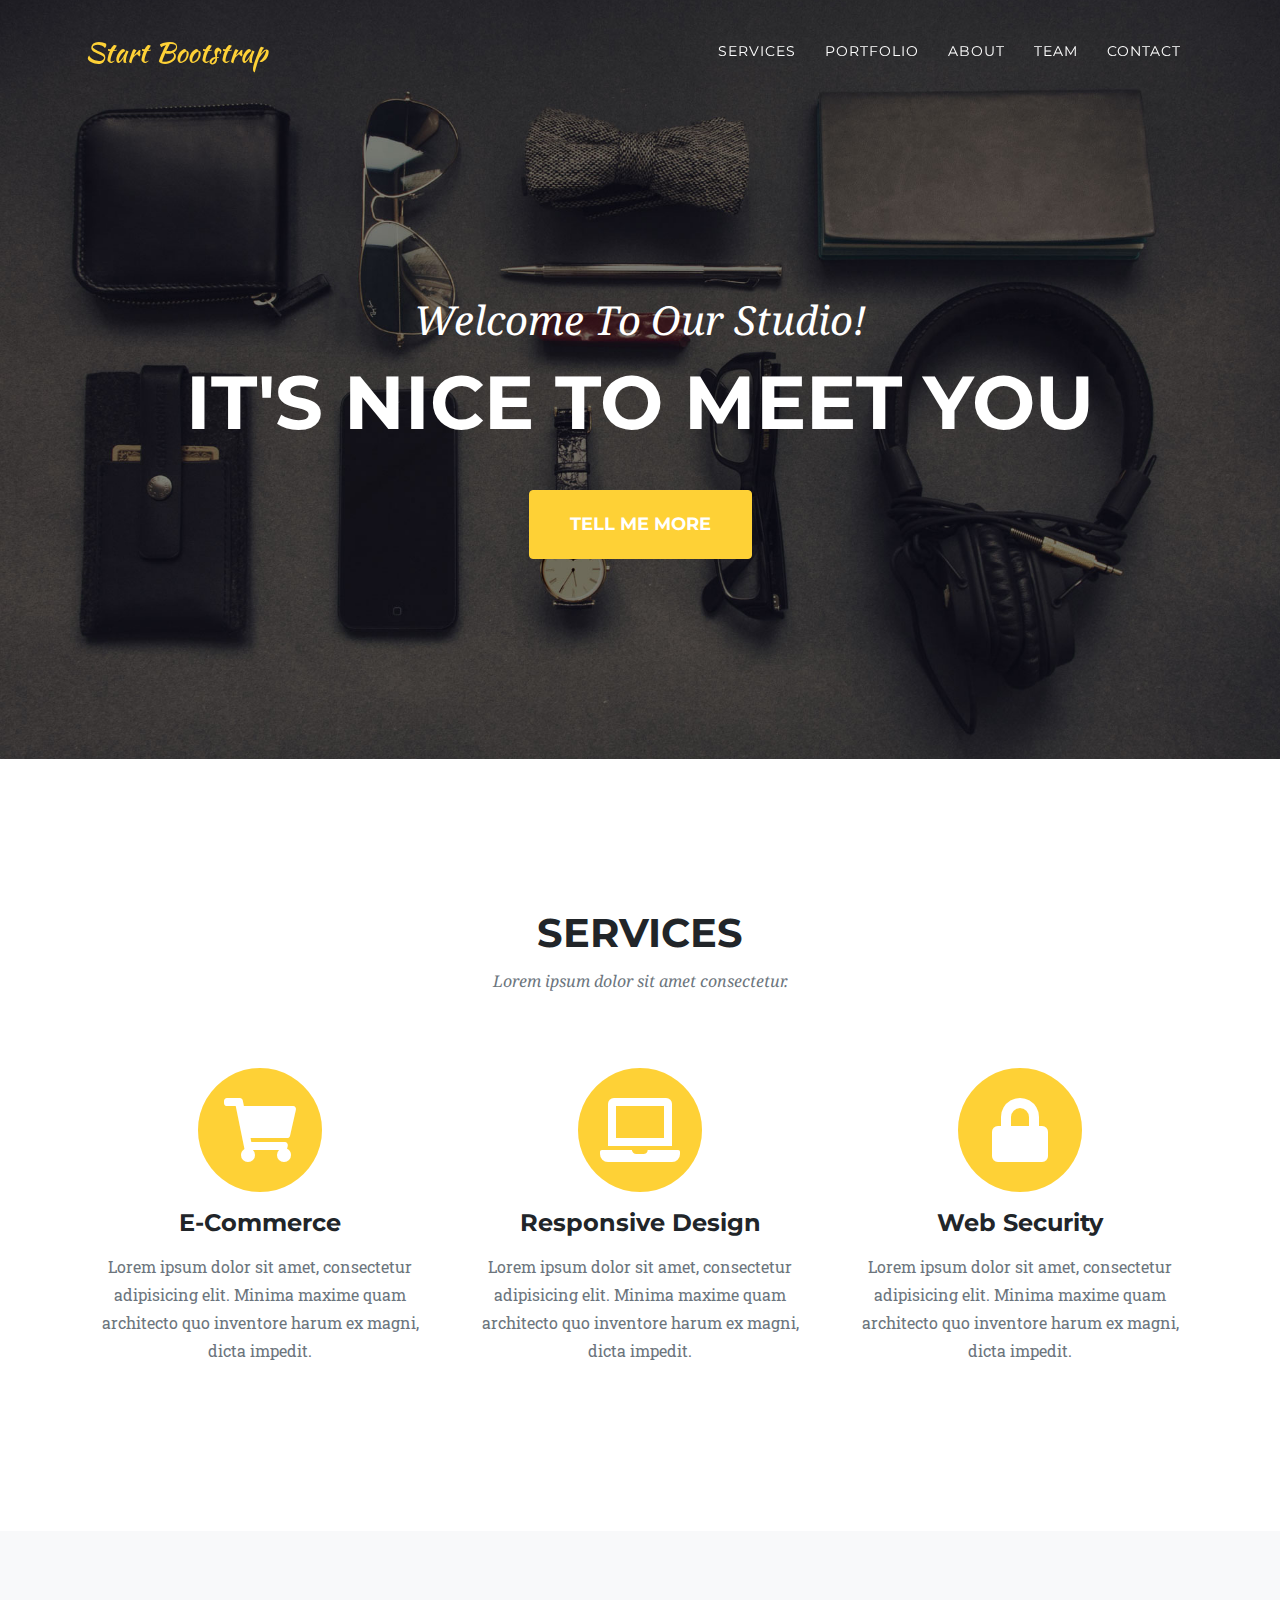
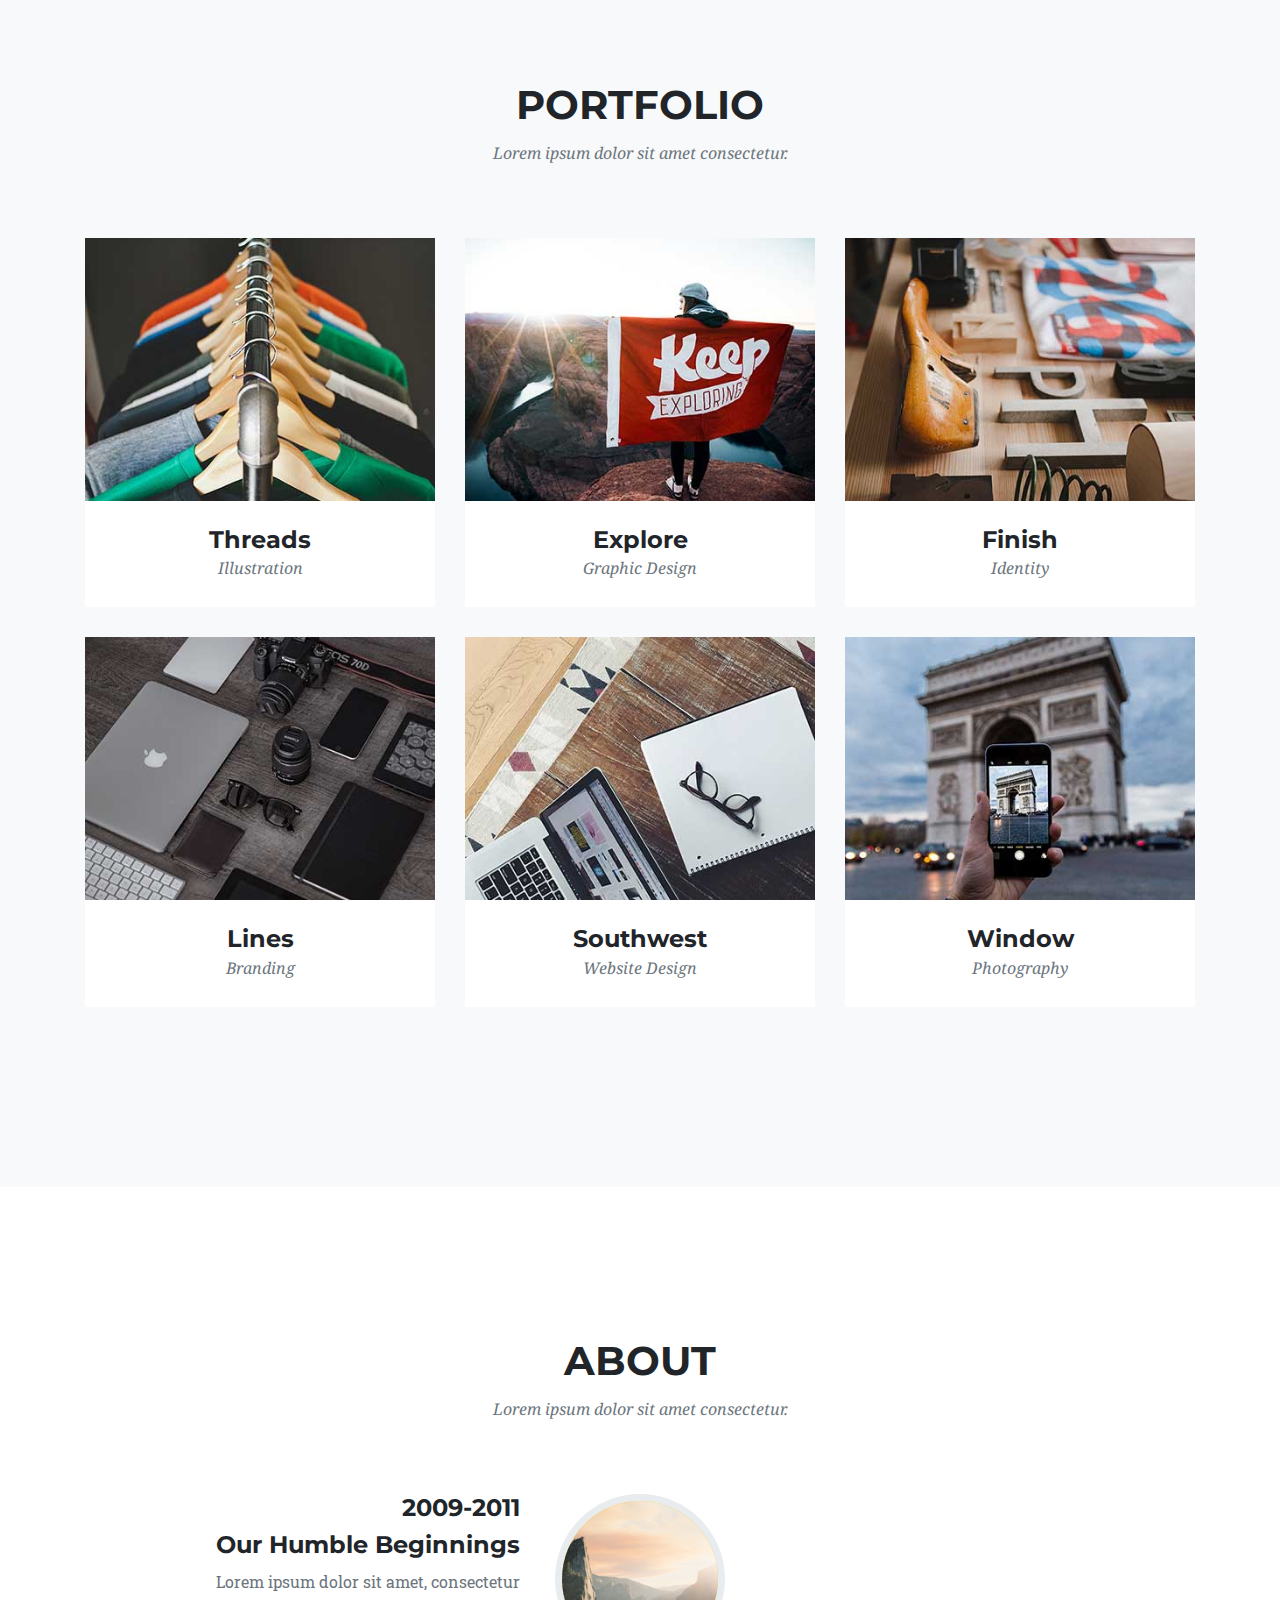
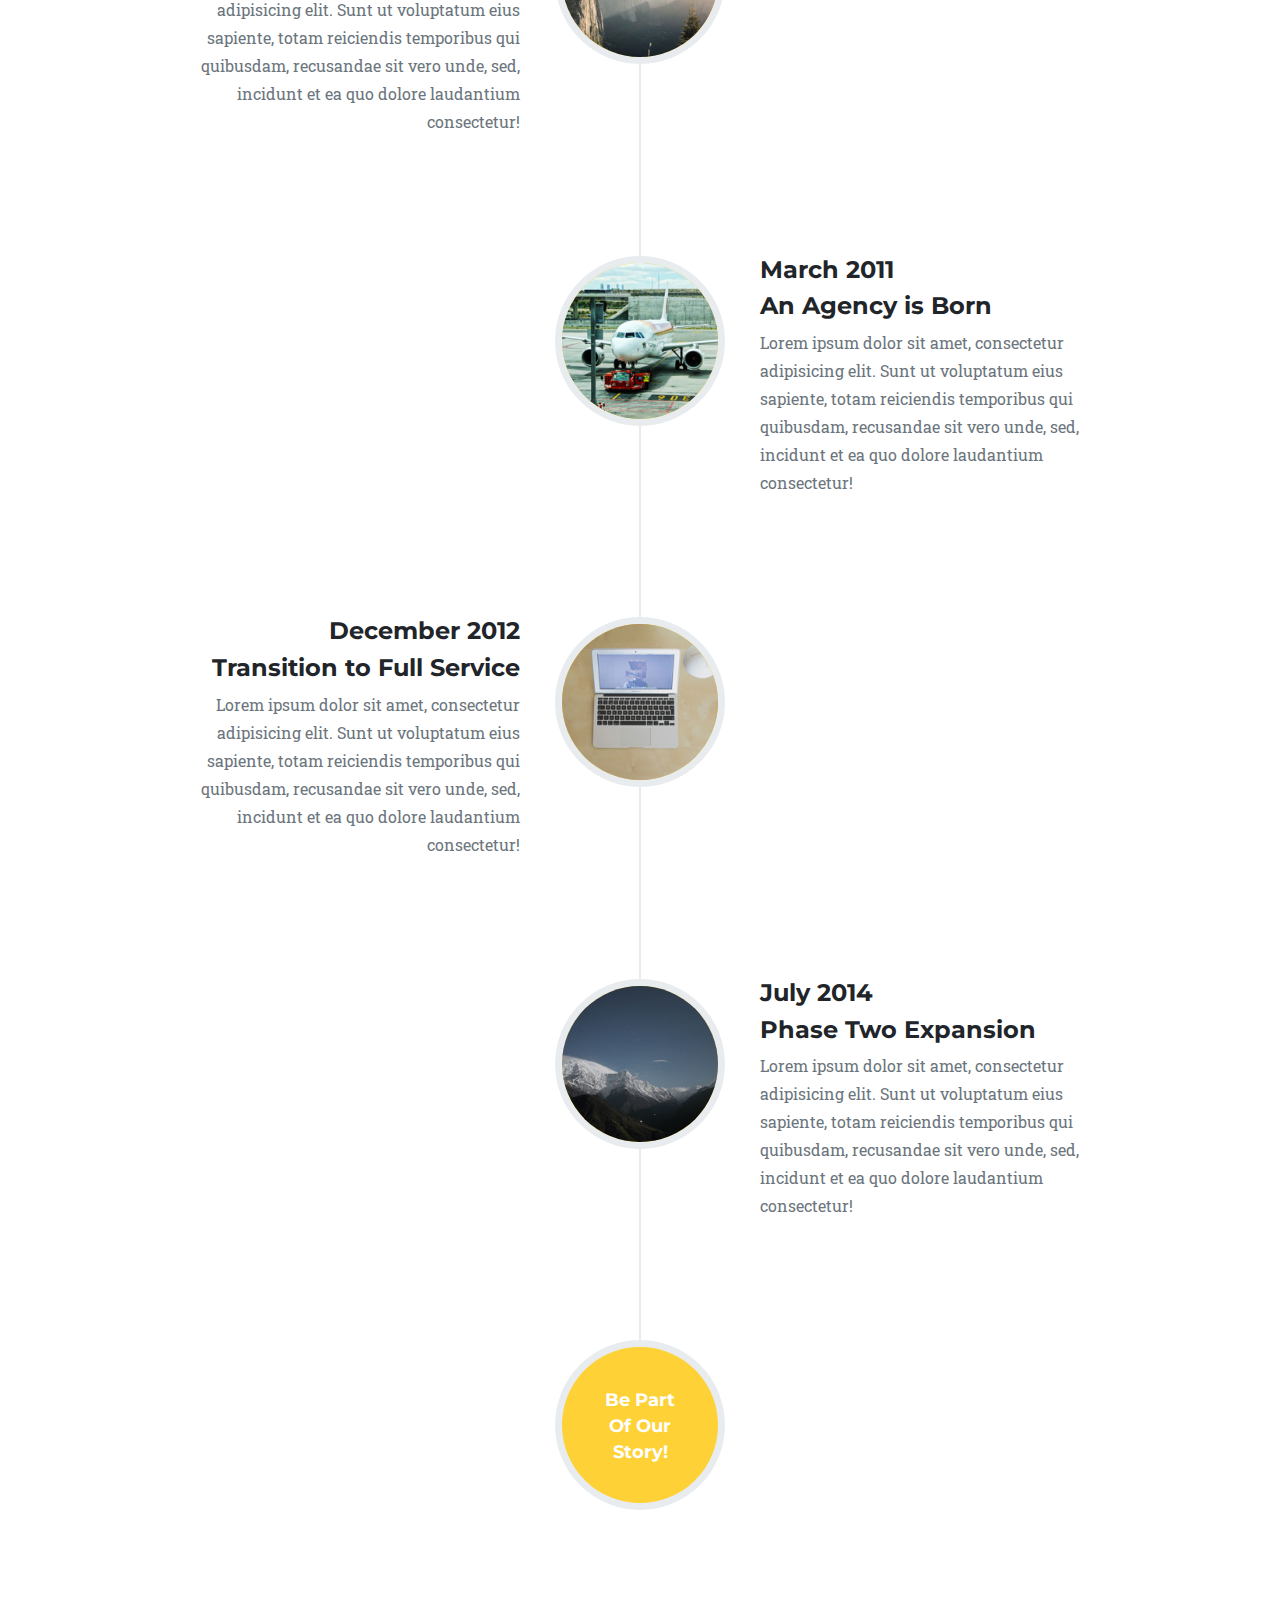
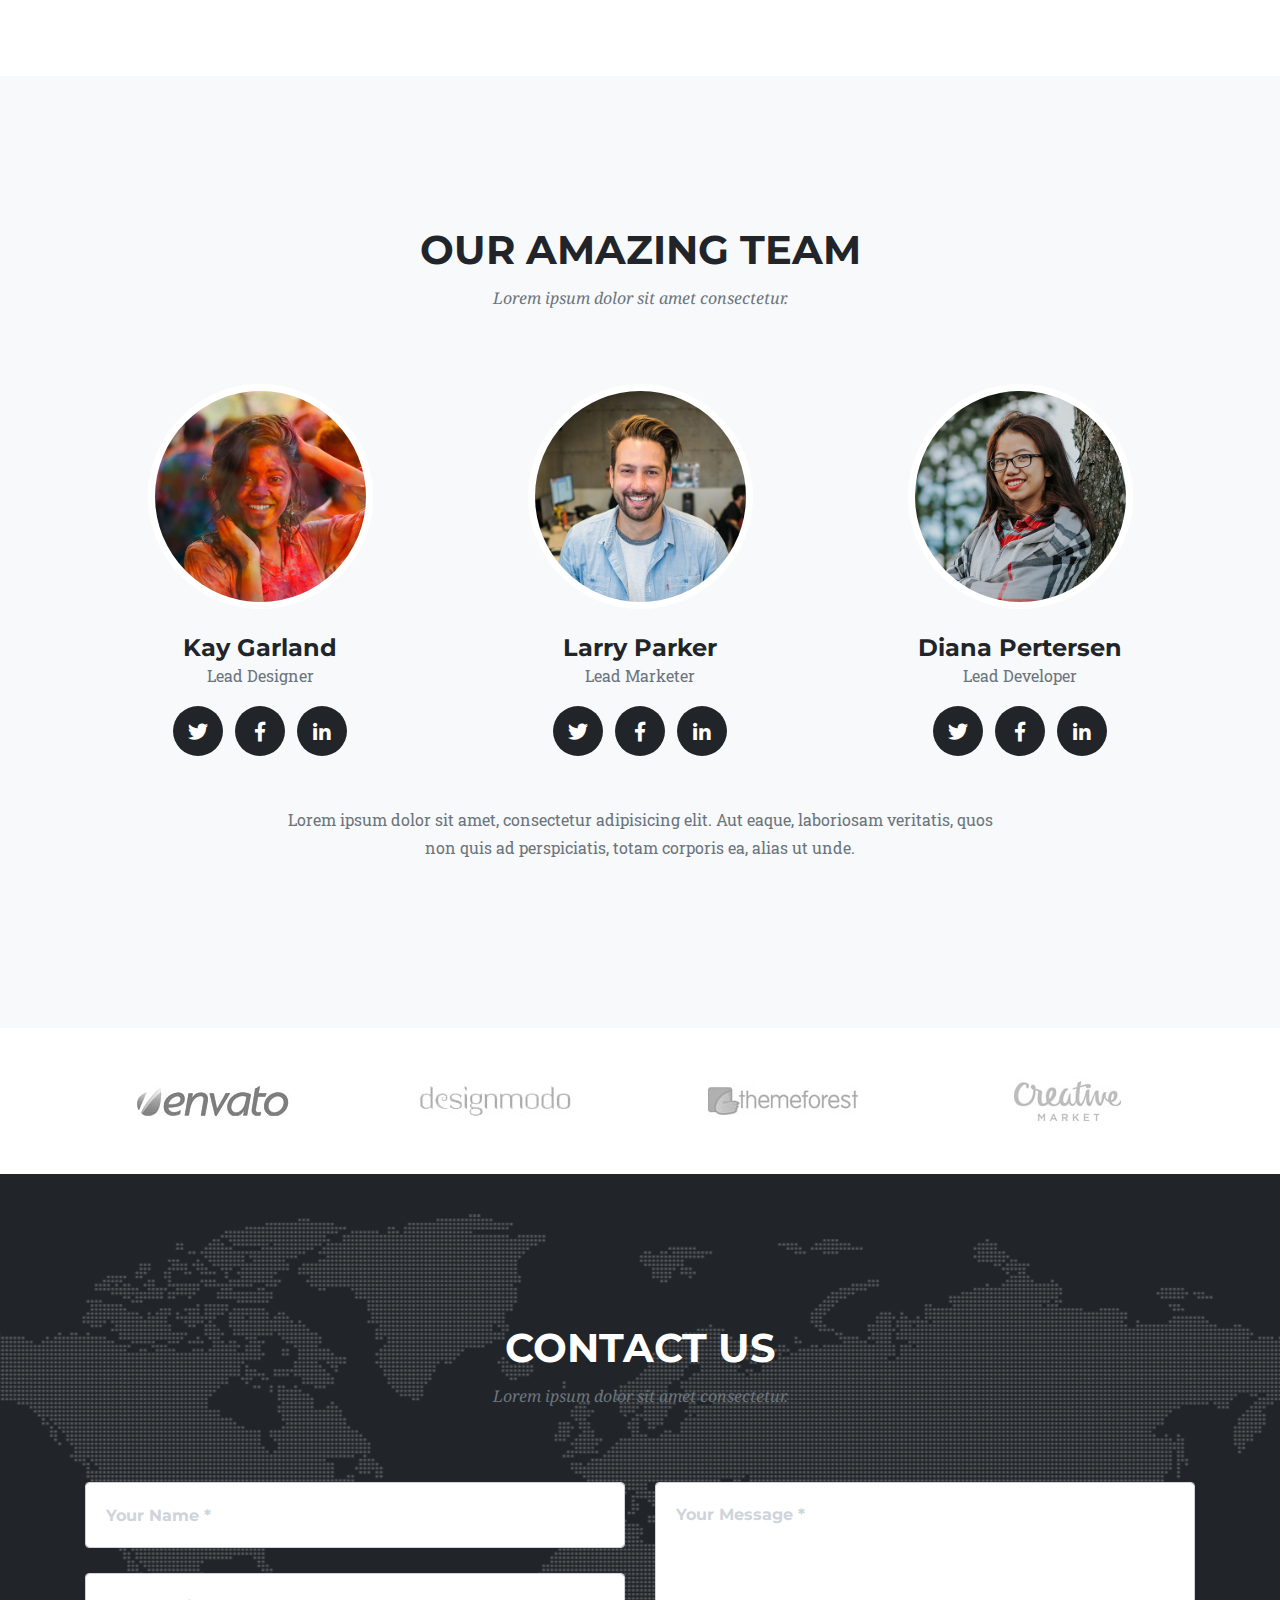
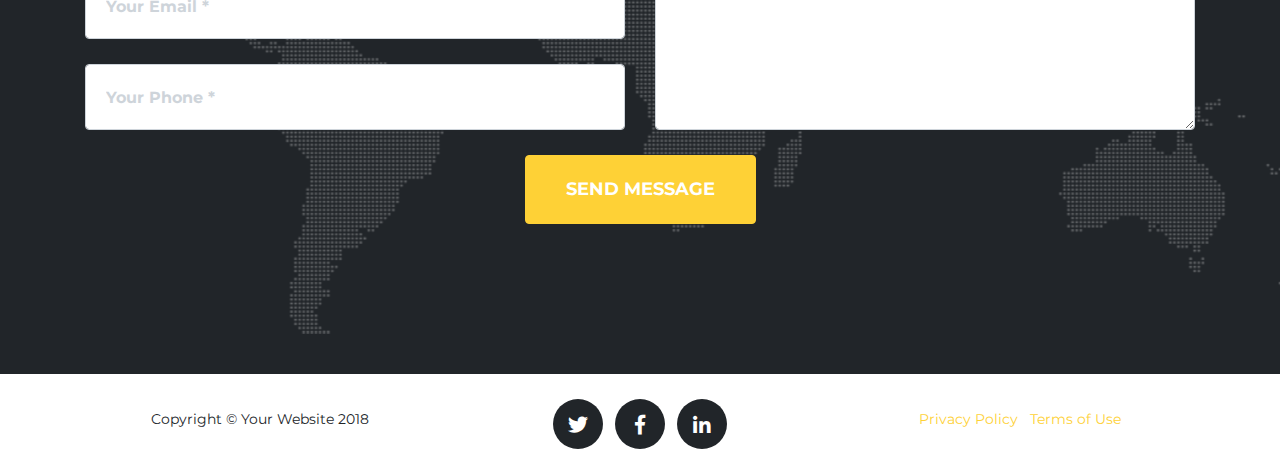
==== index.html @ 97c7520c "Initial Commit" ====
<!DOCTYPE html>
<html lang="en">

  <head>

    <meta charset="utf-8">
    <meta name="viewport" content="width=device-width, initial-scale=1, shrink-to-fit=no">
    <meta name="description" content="">
    <meta name="author" content="">

    <title>Agency - Start Bootstrap Theme</title>

    <!-- Bootstrap core CSS -->
    <link href="vendor/bootstrap/css/bootstrap.min.css" rel="stylesheet">

    <!-- Custom fonts for this template -->
    <link href="vendor/fontawesome-free/css/all.min.css" rel="stylesheet" type="text/css">
    <link href="https://fonts.googleapis.com/css?family=Montserrat:400,700" rel="stylesheet" type="text/css">
    <link href='https://fonts.googleapis.com/css?family=Kaushan+Script' rel='stylesheet' type='text/css'>
    <link href='https://fonts.googleapis.com/css?family=Droid+Serif:400,700,400italic,700italic' rel='stylesheet' type='text/css'>
    <link href='https://fonts.googleapis.com/css?family=Roboto+Slab:400,100,300,700' rel='stylesheet' type='text/css'>

    <!-- Custom styles for this template -->
    <link href="css/agency.min.css" rel="stylesheet">

  </head>

  <body id="page-top">

    <!-- Navigation -->
    <nav class="navbar navbar-expand-lg navbar-dark fixed-top" id="mainNav">
      <div class="container">
        <a class="navbar-brand js-scroll-trigger" href="#page-top">Start Bootstrap</a>
        <button class="navbar-toggler navbar-toggler-right" type="button" data-toggle="collapse" data-target="#navbarResponsive" aria-controls="navbarResponsive" aria-expanded="false" aria-label="Toggle navigation">
          Menu
          <i class="fas fa-bars"></i>
        </button>
        <div class="collapse navbar-collapse" id="navbarResponsive">
          <ul class="navbar-nav text-uppercase ml-auto">
            <li class="nav-item">
              <a class="nav-link js-scroll-trigger" href="#services">Services</a>
            </li>
            <li class="nav-item">
              <a class="nav-link js-scroll-trigger" href="#portfolio">Portfolio</a>
            </li>
            <li class="nav-item">
              <a class="nav-link js-scroll-trigger" href="#about">About</a>
            </li>
            <li class="nav-item">
              <a class="nav-link js-scroll-trigger" href="#team">Team</a>
            </li>
            <li class="nav-item">
              <a class="nav-link js-scroll-trigger" href="#contact">Contact</a>
            </li>
          </ul>
        </div>
      </div>
    </nav>

    <!-- Header -->
    <header class="masthead">
      <div class="container">
        <div class="intro-text">
          <div class="intro-lead-in">Welcome To Our Studio!</div>
          <div class="intro-heading text-uppercase">It's Nice To Meet You</div>
          <a class="btn btn-primary btn-xl text-uppercase js-scroll-trigger" href="#services">Tell Me More</a>
        </div>
      </div>
    </header>

    <!-- Services -->
    <section id="services">
      <div class="container">
        <div class="row">
          <div class="col-lg-12 text-center">
            <h2 class="section-heading text-uppercase">Services</h2>
            <h3 class="section-subheading text-muted">Lorem ipsum dolor sit amet consectetur.</h3>
          </div>
        </div>
        <div class="row text-center">
          <div class="col-md-4">
            <span class="fa-stack fa-4x">
              <i class="fas fa-circle fa-stack-2x text-primary"></i>
              <i class="fas fa-shopping-cart fa-stack-1x fa-inverse"></i>
            </span>
            <h4 class="service-heading">E-Commerce</h4>
            <p class="text-muted">Lorem ipsum dolor sit amet, consectetur adipisicing elit. Minima maxime quam architecto quo inventore harum ex magni, dicta impedit.</p>
          </div>
          <div class="col-md-4">
            <span class="fa-stack fa-4x">
              <i class="fas fa-circle fa-stack-2x text-primary"></i>
              <i class="fas fa-laptop fa-stack-1x fa-inverse"></i>
            </span>
            <h4 class="service-heading">Responsive Design</h4>
            <p class="text-muted">Lorem ipsum dolor sit amet, consectetur adipisicing elit. Minima maxime quam architecto quo inventore harum ex magni, dicta impedit.</p>
          </div>
          <div class="col-md-4">
            <span class="fa-stack fa-4x">
              <i class="fas fa-circle fa-stack-2x text-primary"></i>
              <i class="fas fa-lock fa-stack-1x fa-inverse"></i>
            </span>
            <h4 class="service-heading">Web Security</h4>
            <p class="text-muted">Lorem ipsum dolor sit amet, consectetur adipisicing elit. Minima maxime quam architecto quo inventore harum ex magni, dicta impedit.</p>
          </div>
        </div>
      </div>
    </section>

    <!-- Portfolio Grid -->
    <section class="bg-light" id="portfolio">
      <div class="container">
        <div class="row">
          <div class="col-lg-12 text-center">
            <h2 class="section-heading text-uppercase">Portfolio</h2>
            <h3 class="section-subheading text-muted">Lorem ipsum dolor sit amet consectetur.</h3>
          </div>
        </div>
        <div class="row">
          <div class="col-md-4 col-sm-6 portfolio-item">
            <a class="portfolio-link" data-toggle="modal" href="#portfolioModal1">
              <div class="portfolio-hover">
                <div class="portfolio-hover-content">
                  <i class="fas fa-plus fa-3x"></i>
                </div>
              </div>
              <img class="img-fluid" src="img/portfolio/01-thumbnail.jpg" alt="">
            </a>
            <div class="portfolio-caption">
              <h4>Threads</h4>
              <p class="text-muted">Illustration</p>
            </div>
          </div>
          <div class="col-md-4 col-sm-6 portfolio-item">
            <a class="portfolio-link" data-toggle="modal" href="#portfolioModal2">
              <div class="portfolio-hover">
                <div class="portfolio-hover-content">
                  <i class="fas fa-plus fa-3x"></i>
                </div>
              </div>
              <img class="img-fluid" src="img/portfolio/02-thumbnail.jpg" alt="">
            </a>
            <div class="portfolio-caption">
              <h4>Explore</h4>
              <p class="text-muted">Graphic Design</p>
            </div>
          </div>
          <div class="col-md-4 col-sm-6 portfolio-item">
            <a class="portfolio-link" data-toggle="modal" href="#portfolioModal3">
              <div class="portfolio-hover">
                <div class="portfolio-hover-content">
                  <i class="fas fa-plus fa-3x"></i>
                </div>
              </div>
              <img class="img-fluid" src="img/portfolio/03-thumbnail.jpg" alt="">
            </a>
            <div class="portfolio-caption">
              <h4>Finish</h4>
              <p class="text-muted">Identity</p>
            </div>
          </div>
          <div class="col-md-4 col-sm-6 portfolio-item">
            <a class="portfolio-link" data-toggle="modal" href="#portfolioModal4">
              <div class="portfolio-hover">
                <div class="portfolio-hover-content">
                  <i class="fas fa-plus fa-3x"></i>
                </div>
              </div>
              <img class="img-fluid" src="img/portfolio/04-thumbnail.jpg" alt="">
            </a>
            <div class="portfolio-caption">
              <h4>Lines</h4>
              <p class="text-muted">Branding</p>
            </div>
          </div>
          <div class="col-md-4 col-sm-6 portfolio-item">
            <a class="portfolio-link" data-toggle="modal" href="#portfolioModal5">
              <div class="portfolio-hover">
                <div class="portfolio-hover-content">
                  <i class="fas fa-plus fa-3x"></i>
                </div>
              </div>
              <img class="img-fluid" src="img/portfolio/05-thumbnail.jpg" alt="">
            </a>
            <div class="portfolio-caption">
              <h4>Southwest</h4>
              <p class="text-muted">Website Design</p>
            </div>
          </div>
          <div class="col-md-4 col-sm-6 portfolio-item">
            <a class="portfolio-link" data-toggle="modal" href="#portfolioModal6">
              <div class="portfolio-hover">
                <div class="portfolio-hover-content">
                  <i class="fas fa-plus fa-3x"></i>
                </div>
              </div>
              <img class="img-fluid" src="img/portfolio/06-thumbnail.jpg" alt="">
            </a>
            <div class="portfolio-caption">
              <h4>Window</h4>
              <p class="text-muted">Photography</p>
            </div>
          </div>
        </div>
      </div>
    </section>

    <!-- About -->
    <section id="about">
      <div class="container">
        <div class="row">
          <div class="col-lg-12 text-center">
            <h2 class="section-heading text-uppercase">About</h2>
            <h3 class="section-subheading text-muted">Lorem ipsum dolor sit amet consectetur.</h3>
          </div>
        </div>
        <div class="row">
          <div class="col-lg-12">
            <ul class="timeline">
              <li>
                <div class="timeline-image">
                  <img class="rounded-circle img-fluid" src="img/about/1.jpg" alt="">
                </div>
                <div class="timeline-panel">
                  <div class="timeline-heading">
                    <h4>2009-2011</h4>
                    <h4 class="subheading">Our Humble Beginnings</h4>
                  </div>
                  <div class="timeline-body">
                    <p class="text-muted">Lorem ipsum dolor sit amet, consectetur adipisicing elit. Sunt ut voluptatum eius sapiente, totam reiciendis temporibus qui quibusdam, recusandae sit vero unde, sed, incidunt et ea quo dolore laudantium consectetur!</p>
                  </div>
                </div>
              </li>
              <li class="timeline-inverted">
                <div class="timeline-image">
                  <img class="rounded-circle img-fluid" src="img/about/2.jpg" alt="">
                </div>
                <div class="timeline-panel">
                  <div class="timeline-heading">
                    <h4>March 2011</h4>
                    <h4 class="subheading">An Agency is Born</h4>
                  </div>
                  <div class="timeline-body">
                    <p class="text-muted">Lorem ipsum dolor sit amet, consectetur adipisicing elit. Sunt ut voluptatum eius sapiente, totam reiciendis temporibus qui quibusdam, recusandae sit vero unde, sed, incidunt et ea quo dolore laudantium consectetur!</p>
                  </div>
                </div>
              </li>
              <li>
                <div class="timeline-image">
                  <img class="rounded-circle img-fluid" src="img/about/3.jpg" alt="">
                </div>
                <div class="timeline-panel">
                  <div class="timeline-heading">
                    <h4>December 2012</h4>
                    <h4 class="subheading">Transition to Full Service</h4>
                  </div>
                  <div class="timeline-body">
                    <p class="text-muted">Lorem ipsum dolor sit amet, consectetur adipisicing elit. Sunt ut voluptatum eius sapiente, totam reiciendis temporibus qui quibusdam, recusandae sit vero unde, sed, incidunt et ea quo dolore laudantium consectetur!</p>
                  </div>
                </div>
              </li>
              <li class="timeline-inverted">
                <div class="timeline-image">
                  <img class="rounded-circle img-fluid" src="img/about/4.jpg" alt="">
                </div>
                <div class="timeline-panel">
                  <div class="timeline-heading">
                    <h4>July 2014</h4>
                    <h4 class="subheading">Phase Two Expansion</h4>
                  </div>
                  <div class="timeline-body">
                    <p class="text-muted">Lorem ipsum dolor sit amet, consectetur adipisicing elit. Sunt ut voluptatum eius sapiente, totam reiciendis temporibus qui quibusdam, recusandae sit vero unde, sed, incidunt et ea quo dolore laudantium consectetur!</p>
                  </div>
                </div>
              </li>
              <li class="timeline-inverted">
                <div class="timeline-image">
                  <h4>Be Part
                    <br>Of Our
                    <br>Story!</h4>
                </div>
              </li>
            </ul>
          </div>
        </div>
      </div>
    </section>

    <!-- Team -->
    <section class="bg-light" id="team">
      <div class="container">
        <div class="row">
          <div class="col-lg-12 text-center">
            <h2 class="section-heading text-uppercase">Our Amazing Team</h2>
            <h3 class="section-subheading text-muted">Lorem ipsum dolor sit amet consectetur.</h3>
          </div>
        </div>
        <div class="row">
          <div class="col-sm-4">
            <div class="team-member">
              <img class="mx-auto rounded-circle" src="img/team/1.jpg" alt="">
              <h4>Kay Garland</h4>
              <p class="text-muted">Lead Designer</p>
              <ul class="list-inline social-buttons">
                <li class="list-inline-item">
                  <a href="#">
                    <i class="fab fa-twitter"></i>
                  </a>
                </li>
                <li class="list-inline-item">
                  <a href="#">
                    <i class="fab fa-facebook-f"></i>
                  </a>
                </li>
                <li class="list-inline-item">
                  <a href="#">
                    <i class="fab fa-linkedin-in"></i>
                  </a>
                </li>
              </ul>
            </div>
          </div>
          <div class="col-sm-4">
            <div class="team-member">
              <img class="mx-auto rounded-circle" src="img/team/2.jpg" alt="">
              <h4>Larry Parker</h4>
              <p class="text-muted">Lead Marketer</p>
              <ul class="list-inline social-buttons">
                <li class="list-inline-item">
                  <a href="#">
                    <i class="fab fa-twitter"></i>
                  </a>
                </li>
                <li class="list-inline-item">
                  <a href="#">
                    <i class="fab fa-facebook-f"></i>
                  </a>
                </li>
                <li class="list-inline-item">
                  <a href="#">
                    <i class="fab fa-linkedin-in"></i>
                  </a>
                </li>
              </ul>
            </div>
          </div>
          <div class="col-sm-4">
            <div class="team-member">
              <img class="mx-auto rounded-circle" src="img/team/3.jpg" alt="">
              <h4>Diana Pertersen</h4>
              <p class="text-muted">Lead Developer</p>
              <ul class="list-inline social-buttons">
                <li class="list-inline-item">
                  <a href="#">
                    <i class="fab fa-twitter"></i>
                  </a>
                </li>
                <li class="list-inline-item">
                  <a href="#">
                    <i class="fab fa-facebook-f"></i>
                  </a>
                </li>
                <li class="list-inline-item">
                  <a href="#">
                    <i class="fab fa-linkedin-in"></i>
                  </a>
                </li>
              </ul>
            </div>
          </div>
        </div>
        <div class="row">
          <div class="col-lg-8 mx-auto text-center">
            <p class="large text-muted">Lorem ipsum dolor sit amet, consectetur adipisicing elit. Aut eaque, laboriosam veritatis, quos non quis ad perspiciatis, totam corporis ea, alias ut unde.</p>
          </div>
        </div>
      </div>
    </section>

    <!-- Clients -->
    <section class="py-5">
      <div class="container">
        <div class="row">
          <div class="col-md-3 col-sm-6">
            <a href="#">
              <img class="img-fluid d-block mx-auto" src="img/logos/envato.jpg" alt="">
            </a>
          </div>
          <div class="col-md-3 col-sm-6">
            <a href="#">
              <img class="img-fluid d-block mx-auto" src="img/logos/designmodo.jpg" alt="">
            </a>
          </div>
          <div class="col-md-3 col-sm-6">
            <a href="#">
              <img class="img-fluid d-block mx-auto" src="img/logos/themeforest.jpg" alt="">
            </a>
          </div>
          <div class="col-md-3 col-sm-6">
            <a href="#">
              <img class="img-fluid d-block mx-auto" src="img/logos/creative-market.jpg" alt="">
            </a>
          </div>
        </div>
      </div>
    </section>

    <!-- Contact -->
    <section id="contact">
      <div class="container">
        <div class="row">
          <div class="col-lg-12 text-center">
            <h2 class="section-heading text-uppercase">Contact Us</h2>
            <h3 class="section-subheading text-muted">Lorem ipsum dolor sit amet consectetur.</h3>
          </div>
        </div>
        <div class="row">
          <div class="col-lg-12">
            <form id="contactForm" name="sentMessage" novalidate="novalidate">
              <div class="row">
                <div class="col-md-6">
                  <div class="form-group">
                    <input class="form-control" id="name" type="text" placeholder="Your Name *" required="required" data-validation-required-message="Please enter your name.">
                    <p class="help-block text-danger"></p>
                  </div>
                  <div class="form-group">
                    <input class="form-control" id="email" type="email" placeholder="Your Email *" required="required" data-validation-required-message="Please enter your email address.">
                    <p class="help-block text-danger"></p>
                  </div>
                  <div class="form-group">
                    <input class="form-control" id="phone" type="tel" placeholder="Your Phone *" required="required" data-validation-required-message="Please enter your phone number.">
                    <p class="help-block text-danger"></p>
                  </div>
                </div>
                <div class="col-md-6">
                  <div class="form-group">
                    <textarea class="form-control" id="message" placeholder="Your Message *" required="required" data-validation-required-message="Please enter a message."></textarea>
                    <p class="help-block text-danger"></p>
                  </div>
                </div>
                <div class="clearfix"></div>
                <div class="col-lg-12 text-center">
                  <div id="success"></div>
                  <button id="sendMessageButton" class="btn btn-primary btn-xl text-uppercase" type="submit">Send Message</button>
                </div>
              </div>
            </form>
          </div>
        </div>
      </div>
    </section>

    <!-- Footer -->
    <footer>
      <div class="container">
        <div class="row">
          <div class="col-md-4">
            <span class="copyright">Copyright &copy; Your Website 2018</span>
          </div>
          <div class="col-md-4">
            <ul class="list-inline social-buttons">
              <li class="list-inline-item">
                <a href="#">
                  <i class="fab fa-twitter"></i>
                </a>
              </li>
              <li class="list-inline-item">
                <a href="#">
                  <i class="fab fa-facebook-f"></i>
                </a>
              </li>
              <li class="list-inline-item">
                <a href="#">
                  <i class="fab fa-linkedin-in"></i>
                </a>
              </li>
            </ul>
          </div>
          <div class="col-md-4">
            <ul class="list-inline quicklinks">
              <li class="list-inline-item">
                <a href="#">Privacy Policy</a>
              </li>
              <li class="list-inline-item">
                <a href="#">Terms of Use</a>
              </li>
            </ul>
          </div>
        </div>
      </div>
    </footer>

    <!-- Portfolio Modals -->

    <!-- Modal 1 -->
    <div class="portfolio-modal modal fade" id="portfolioModal1" tabindex="-1" role="dialog" aria-hidden="true">
      <div class="modal-dialog">
        <div class="modal-content">
          <div class="close-modal" data-dismiss="modal">
            <div class="lr">
              <div class="rl"></div>
            </div>
          </div>
          <div class="container">
            <div class="row">
              <div class="col-lg-8 mx-auto">
                <div class="modal-body">
                  <!-- Project Details Go Here -->
                  <h2 class="text-uppercase">Project Name</h2>
                  <p class="item-intro text-muted">Lorem ipsum dolor sit amet consectetur.</p>
                  <img class="img-fluid d-block mx-auto" src="img/portfolio/01-full.jpg" alt="">
                  <p>Use this area to describe your project. Lorem ipsum dolor sit amet, consectetur adipisicing elit. Est blanditiis dolorem culpa incidunt minus dignissimos deserunt repellat aperiam quasi sunt officia expedita beatae cupiditate, maiores repudiandae, nostrum, reiciendis facere nemo!</p>
                  <ul class="list-inline">
                    <li>Date: January 2017</li>
                    <li>Client: Threads</li>
                    <li>Category: Illustration</li>
                  </ul>
                  <button class="btn btn-primary" data-dismiss="modal" type="button">
                    <i class="fas fa-times"></i>
                    Close Project</button>
                </div>
              </div>
            </div>
          </div>
        </div>
      </div>
    </div>

    <!-- Modal 2 -->
    <div class="portfolio-modal modal fade" id="portfolioModal2" tabindex="-1" role="dialog" aria-hidden="true">
      <div class="modal-dialog">
        <div class="modal-content">
          <div class="close-modal" data-dismiss="modal">
            <div class="lr">
              <div class="rl"></div>
            </div>
          </div>
          <div class="container">
            <div class="row">
              <div class="col-lg-8 mx-auto">
                <div class="modal-body">
                  <!-- Project Details Go Here -->
                  <h2 class="text-uppercase">Project Name</h2>
                  <p class="item-intro text-muted">Lorem ipsum dolor sit amet consectetur.</p>
                  <img class="img-fluid d-block mx-auto" src="img/portfolio/02-full.jpg" alt="">
                  <p>Use this area to describe your project. Lorem ipsum dolor sit amet, consectetur adipisicing elit. Est blanditiis dolorem culpa incidunt minus dignissimos deserunt repellat aperiam quasi sunt officia expedita beatae cupiditate, maiores repudiandae, nostrum, reiciendis facere nemo!</p>
                  <ul class="list-inline">
                    <li>Date: January 2017</li>
                    <li>Client: Explore</li>
                    <li>Category: Graphic Design</li>
                  </ul>
                  <button class="btn btn-primary" data-dismiss="modal" type="button">
                    <i class="fas fa-times"></i>
                    Close Project</button>
                </div>
              </div>
            </div>
          </div>
        </div>
      </div>
    </div>

    <!-- Modal 3 -->
    <div class="portfolio-modal modal fade" id="portfolioModal3" tabindex="-1" role="dialog" aria-hidden="true">
      <div class="modal-dialog">
        <div class="modal-content">
          <div class="close-modal" data-dismiss="modal">
            <div class="lr">
              <div class="rl"></div>
            </div>
          </div>
          <div class="container">
            <div class="row">
              <div class="col-lg-8 mx-auto">
                <div class="modal-body">
                  <!-- Project Details Go Here -->
                  <h2 class="text-uppercase">Project Name</h2>
                  <p class="item-intro text-muted">Lorem ipsum dolor sit amet consectetur.</p>
                  <img class="img-fluid d-block mx-auto" src="img/portfolio/03-full.jpg" alt="">
                  <p>Use this area to describe your project. Lorem ipsum dolor sit amet, consectetur adipisicing elit. Est blanditiis dolorem culpa incidunt minus dignissimos deserunt repellat aperiam quasi sunt officia expedita beatae cupiditate, maiores repudiandae, nostrum, reiciendis facere nemo!</p>
                  <ul class="list-inline">
                    <li>Date: January 2017</li>
                    <li>Client: Finish</li>
                    <li>Category: Identity</li>
                  </ul>
                  <button class="btn btn-primary" data-dismiss="modal" type="button">
                    <i class="fas fa-times"></i>
                    Close Project</button>
                </div>
              </div>
            </div>
          </div>
        </div>
      </div>
    </div>

    <!-- Modal 4 -->
    <div class="portfolio-modal modal fade" id="portfolioModal4" tabindex="-1" role="dialog" aria-hidden="true">
      <div class="modal-dialog">
        <div class="modal-content">
          <div class="close-modal" data-dismiss="modal">
            <div class="lr">
              <div class="rl"></div>
            </div>
          </div>
          <div class="container">
            <div class="row">
              <div class="col-lg-8 mx-auto">
                <div class="modal-body">
                  <!-- Project Details Go Here -->
                  <h2 class="text-uppercase">Project Name</h2>
                  <p class="item-intro text-muted">Lorem ipsum dolor sit amet consectetur.</p>
                  <img class="img-fluid d-block mx-auto" src="img/portfolio/04-full.jpg" alt="">
                  <p>Use this area to describe your project. Lorem ipsum dolor sit amet, consectetur adipisicing elit. Est blanditiis dolorem culpa incidunt minus dignissimos deserunt repellat aperiam quasi sunt officia expedita beatae cupiditate, maiores repudiandae, nostrum, reiciendis facere nemo!</p>
                  <ul class="list-inline">
                    <li>Date: January 2017</li>
                    <li>Client: Lines</li>
                    <li>Category: Branding</li>
                  </ul>
                  <button class="btn btn-primary" data-dismiss="modal" type="button">
                    <i class="fas fa-times"></i>
                    Close Project</button>
                </div>
              </div>
            </div>
          </div>
        </div>
      </div>
    </div>

    <!-- Modal 5 -->
    <div class="portfolio-modal modal fade" id="portfolioModal5" tabindex="-1" role="dialog" aria-hidden="true">
      <div class="modal-dialog">
        <div class="modal-content">
          <div class="close-modal" data-dismiss="modal">
            <div class="lr">
              <div class="rl"></div>
            </div>
          </div>
          <div class="container">
            <div class="row">
              <div class="col-lg-8 mx-auto">
                <div class="modal-body">
                  <!-- Project Details Go Here -->
                  <h2 class="text-uppercase">Project Name</h2>
                  <p class="item-intro text-muted">Lorem ipsum dolor sit amet consectetur.</p>
                  <img class="img-fluid d-block mx-auto" src="img/portfolio/05-full.jpg" alt="">
                  <p>Use this area to describe your project. Lorem ipsum dolor sit amet, consectetur adipisicing elit. Est blanditiis dolorem culpa incidunt minus dignissimos deserunt repellat aperiam quasi sunt officia expedita beatae cupiditate, maiores repudiandae, nostrum, reiciendis facere nemo!</p>
                  <ul class="list-inline">
                    <li>Date: January 2017</li>
                    <li>Client: Southwest</li>
                    <li>Category: Website Design</li>
                  </ul>
                  <button class="btn btn-primary" data-dismiss="modal" type="button">
                    <i class="fas fa-times"></i>
                    Close Project</button>
                </div>
              </div>
            </div>
          </div>
        </div>
      </div>
    </div>

    <!-- Modal 6 -->
    <div class="portfolio-modal modal fade" id="portfolioModal6" tabindex="-1" role="dialog" aria-hidden="true">
      <div class="modal-dialog">
        <div class="modal-content">
          <div class="close-modal" data-dismiss="modal">
            <div class="lr">
              <div class="rl"></div>
            </div>
          </div>
          <div class="container">
            <div class="row">
              <div class="col-lg-8 mx-auto">
                <div class="modal-body">
                  <!-- Project Details Go Here -->
                  <h2 class="text-uppercase">Project Name</h2>
                  <p class="item-intro text-muted">Lorem ipsum dolor sit amet consectetur.</p>
                  <img class="img-fluid d-block mx-auto" src="img/portfolio/06-full.jpg" alt="">
                  <p>Use this area to describe your project. Lorem ipsum dolor sit amet, consectetur adipisicing elit. Est blanditiis dolorem culpa incidunt minus dignissimos deserunt repellat aperiam quasi sunt officia expedita beatae cupiditate, maiores repudiandae, nostrum, reiciendis facere nemo!</p>
                  <ul class="list-inline">
                    <li>Date: January 2017</li>
                    <li>Client: Window</li>
                    <li>Category: Photography</li>
                  </ul>
                  <button class="btn btn-primary" data-dismiss="modal" type="button">
                    <i class="fas fa-times"></i>
                    Close Project</button>
                </div>
              </div>
            </div>
          </div>
        </div>
      </div>
    </div>

    <!-- Bootstrap core JavaScript -->
    <script src="vendor/jquery/jquery.min.js"></script>
    <script src="vendor/bootstrap/js/bootstrap.bundle.min.js"></script>

    <!-- Plugin JavaScript -->
    <script src="vendor/jquery-easing/jquery.easing.min.js"></script>

    <!-- Contact form JavaScript -->
    <script src="js/jqBootstrapValidation.js"></script>
    <script src="js/contact_me.js"></script>

    <!-- Custom scripts for this template -->
    <script src="js/agency.min.js"></script>

  </body>

</html>
---- vendor/fontawesome-free/css/all.min.css ----
/*!
 * Font Awesome Free 5.3.1 by @fontawesome - https://fontawesome.com
 * License - https://fontawesome.com/license/free (Icons: CC BY 4.0, Fonts: SIL OFL 1.1, Code: MIT License)
 */
.fa,.fab,.fal,.far,.fas{-moz-osx-font-smoothing:grayscale;-webkit-font-smoothing:antialiased;display:inline-block;font-style:normal;font-variant:normal;text-rendering:auto;line-height:1}.fa-lg{font-size:1.33333em;line-height:.75em;vertical-align:-.0667em}.fa-xs{font-size:.75em}.fa-sm{font-size:.875em}.fa-1x{font-size:1em}.fa-2x{font-size:2em}.fa-3x{font-size:3em}.fa-4x{font-size:4em}.fa-5x{font-size:5em}.fa-6x{font-size:6em}.fa-7x{font-size:7em}.fa-8x{font-size:8em}.fa-9x{font-size:9em}.fa-10x{font-size:10em}.fa-fw{text-align:center;width:1.25em}.fa-ul{list-style-type:none;margin-left:2.5em;padding-left:0}.fa-ul>li{position:relative}.fa-li{left:-2em;position:absolute;text-align:center;width:2em;line-height:inherit}.fa-border{border:.08em solid #eee;border-radius:.1em;padding:.2em .25em .15em}.fa-pull-left{float:left}.fa-pull-right{float:right}.fa.fa-pull-left,.fab.fa-pull-left,.fal.fa-pull-left,.far.fa-pull-left,.fas.fa-pull-left{margin-right:.3em}.fa.fa-pull-right,.fab.fa-pull-right,.fal.fa-pull-right,.far.fa-pull-right,.fas.fa-pull-right{margin-left:.3em}.fa-spin{animation:fa-spin 2s infinite linear}.fa-pulse{animation:fa-spin 1s infinite steps(8)}@keyframes fa-spin{0%{transform:rotate(0deg)}to{transform:rotate(1turn)}}.fa-rotate-90{-ms-filter:"progid:DXImageTransform.Microsoft.BasicImage(rotation=1)";transform:rotate(90deg)}.fa-rotate-180{-ms-filter:"progid:DXImageTransform.Microsoft.BasicImage(rotation=2)";transform:rotate(180deg)}.fa-rotate-270{-ms-filter:"progid:DXImageTransform.Microsoft.BasicImage(rotation=3)";transform:rotate(270deg)}.fa-flip-horizontal{-ms-filter:"progid:DXImageTransform.Microsoft.BasicImage(rotation=0, mirror=1)";transform:scaleX(-1)}.fa-flip-vertical{transform:scaleY(-1)}.fa-flip-horizontal.fa-flip-vertical,.fa-flip-vertical{-ms-filter:"progid:DXImageTransform.Microsoft.BasicImage(rotation=2, mirror=1)"}.fa-flip-horizontal.fa-flip-vertical{transform:scale(-1)}:root .fa-flip-horizontal,:root .fa-flip-vertical,:root .fa-rotate-90,:root .fa-rotate-180,:root .fa-rotate-270{-webkit-filter:none;filter:none}.fa-stack{display:inline-block;height:2em;line-height:2em;position:relative;vertical-align:middle;width:2em}.fa-stack-1x,.fa-stack-2x{left:0;position:absolute;text-align:center;width:100%}.fa-stack-1x{line-height:inherit}.fa-stack-2x{font-size:2em}.fa-inverse{color:#fff}.fa-500px:before{content:"\f26e"}.fa-accessible-icon:before{content:"\f368"}.fa-accusoft:before{content:"\f369"}.fa-ad:before{content:"\f641"}.fa-address-book:before{content:"\f2b9"}.fa-address-card:before{content:"\f2bb"}.fa-adjust:before{content:"\f042"}.fa-adn:before{content:"\f170"}.fa-adversal:before{content:"\f36a"}.fa-affiliatetheme:before{content:"\f36b"}.fa-air-freshener:before{content:"\f5d0"}.fa-algolia:before{content:"\f36c"}.fa-align-center:before{content:"\f037"}.fa-align-justify:before{content:"\f039"}.fa-align-left:before{content:"\f036"}.fa-align-right:before{content:"\f038"}.fa-alipay:before{content:"\f642"}.fa-allergies:before{content:"\f461"}.fa-amazon:before{content:"\f270"}.fa-amazon-pay:before{content:"\f42c"}.fa-ambulance:before{content:"\f0f9"}.fa-american-sign-language-interpreting:before{content:"\f2a3"}.fa-amilia:before{content:"\f36d"}.fa-anchor:before{content:"\f13d"}.fa-android:before{content:"\f17b"}.fa-angellist:before{content:"\f209"}.fa-angle-double-down:before{content:"\f103"}.fa-angle-double-left:before{content:"\f100"}.fa-angle-double-right:before{content:"\f101"}.fa-angle-double-up:before{content:"\f102"}.fa-angle-down:before{content:"\f107"}.fa-angle-left:before{content:"\f104"}.fa-angle-right:before{content:"\f105"}.fa-angle-up:before{content:"\f106"}.fa-angry:before{content:"\f556"}.fa-angrycreative:before{content:"\f36e"}.fa-angular:before{content:"\f420"}.fa-ankh:before{content:"\f644"}.fa-app-store:before{content:"\f36f"}.fa-app-store-ios:before{content:"\f370"}.fa-apper:before{content:"\f371"}.fa-apple:before{content:"\f179"}.fa-apple-alt:before{content:"\f5d1"}.fa-apple-pay:before{content:"\f415"}.fa-archive:before{content:"\f187"}.fa-archway:before{content:"\f557"}.fa-arrow-alt-circle-down:before{content:"\f358"}.fa-arrow-alt-circle-left:before{content:"\f359"}.fa-arrow-alt-circle-right:before{content:"\f35a"}.fa-arrow-alt-circle-up:before{content:"\f35b"}.fa-arrow-circle-down:before{content:"\f0ab"}.fa-arrow-circle-left:before{content:"\f0a8"}.fa-arrow-circle-right:before{content:"\f0a9"}.fa-arrow-circle-up:before{content:"\f0aa"}.fa-arrow-down:before{content:"\f063"}.fa-arrow-left:before{content:"\f060"}.fa-arrow-right:before{content:"\f061"}.fa-arrow-up:before{content:"\f062"}.fa-arrows-alt:before{content:"\f0b2"}.fa-arrows-alt-h:before{content:"\f337"}.fa-arrows-alt-v:before{content:"\f338"}.fa-assistive-listening-systems:before{content:"\f2a2"}.fa-asterisk:before{content:"\f069"}.fa-asymmetrik:before{content:"\f372"}.fa-at:before{content:"\f1fa"}.fa-atlas:before{content:"\f558"}.fa-atom:before{content:"\f5d2"}.fa-audible:before{content:"\f373"}.fa-audio-description:before{content:"\f29e"}.fa-autoprefixer:before{content:"\f41c"}.fa-avianex:before{content:"\f374"}.fa-aviato:before{content:"\f421"}.fa-award:before{content:"\f559"}.fa-aws:before{content:"\f375"}.fa-backspace:before{content:"\f55a"}.fa-backward:before{content:"\f04a"}.fa-balance-scale:before{content:"\f24e"}.fa-ban:before{content:"\f05e"}.fa-band-aid:before{content:"\f462"}.fa-bandcamp:before{content:"\f2d5"}.fa-barcode:before{content:"\f02a"}.fa-bars:before{content:"\f0c9"}.fa-baseball-ball:before{content:"\f433"}.fa-basketball-ball:before{content:"\f434"}.fa-bath:before{content:"\f2cd"}.fa-battery-empty:before{content:"\f244"}.fa-battery-full:before{content:"\f240"}.fa-battery-half:before{content:"\f242"}.fa-battery-quarter:before{content:"\f243"}.fa-battery-three-quarters:before{content:"\f241"}.fa-bed:before{content:"\f236"}.fa-beer:before{content:"\f0fc"}.fa-behance:before{content:"\f1b4"}.fa-behance-square:before{content:"\f1b5"}.fa-bell:before{content:"\f0f3"}.fa-bell-slash:before{content:"\f1f6"}.fa-bezier-curve:before{content:"\f55b"}.fa-bible:before{content:"\f647"}.fa-bicycle:before{content:"\f206"}.fa-bimobject:before{content:"\f378"}.fa-binoculars:before{content:"\f1e5"}.fa-birthday-cake:before{content:"\f1fd"}.fa-bitbucket:before{content:"\f171"}.fa-bitcoin:before{content:"\f379"}.fa-bity:before{content:"\f37a"}.fa-black-tie:before{content:"\f27e"}.fa-blackberry:before{content:"\f37b"}.fa-blender:before{content:"\f517"}.fa-blind:before{content:"\f29d"}.fa-blogger:before{content:"\f37c"}.fa-blogger-b:before{content:"\f37d"}.fa-bluetooth:before{content:"\f293"}.fa-bluetooth-b:before{content:"\f294"}.fa-bold:before{content:"\f032"}.fa-bolt:before{content:"\f0e7"}.fa-bomb:before{content:"\f1e2"}.fa-bone:before{content:"\f5d7"}.fa-bong:before{content:"\f55c"}.fa-book:before{content:"\f02d"}.fa-book-open:before{content:"\f518"}.fa-book-reader:before{content:"\f5da"}.fa-bookmark:before{content:"\f02e"}.fa-bowling-ball:before{content:"\f436"}.fa-box:before{content:"\f466"}.fa-box-open:before{content:"\f49e"}.fa-boxes:before{content:"\f468"}.fa-braille:before{content:"\f2a1"}.fa-brain:before{content:"\f5dc"}.fa-briefcase:before{content:"\f0b1"}.fa-briefcase-medical:before{content:"\f469"}.fa-broadcast-tower:before{content:"\f519"}.fa-broom:before{content:"\f51a"}.fa-brush:before{content:"\f55d"}.fa-btc:before{content:"\f15a"}.fa-bug:before{content:"\f188"}.fa-building:before{content:"\f1ad"}.fa-bullhorn:before{content:"\f0a1"}.fa-bullseye:before{content:"\f140"}.fa-burn:before{content:"\f46a"}.fa-buromobelexperte:before{content:"\f37f"}.fa-bus:before{content:"\f207"}.fa-bus-alt:before{content:"\f55e"}.fa-business-time:before{content:"\f64a"}.fa-buysellads:before{content:"\f20d"}.fa-calculator:before{content:"\f1ec"}.fa-calendar:before{content:"\f133"}.fa-calendar-alt:before{content:"\f073"}.fa-calendar-check:before{content:"\f274"}.fa-calendar-minus:before{content:"\f272"}.fa-calendar-plus:before{content:"\f271"}.fa-calendar-times:before{content:"\f273"}.fa-camera:before{content:"\f030"}.fa-camera-retro:before{content:"\f083"}.fa-cannabis:before{content:"\f55f"}.fa-capsules:before{content:"\f46b"}.fa-car:before{content:"\f1b9"}.fa-car-alt:before{content:"\f5de"}.fa-car-battery:before{content:"\f5df"}.fa-car-crash:before{content:"\f5e1"}.fa-car-side:before{content:"\f5e4"}.fa-caret-down:before{content:"\f0d7"}.fa-caret-left:before{content:"\f0d9"}.fa-caret-right:before{content:"\f0da"}.fa-caret-square-down:before{content:"\f150"}.fa-caret-square-left:before{content:"\f191"}.fa-caret-square-right:before{content:"\f152"}.fa-caret-square-up:before{content:"\f151"}.fa-caret-up:before{content:"\f0d8"}.fa-cart-arrow-down:before{content:"\f218"}.fa-cart-plus:before{content:"\f217"}.fa-cc-amazon-pay:before{content:"\f42d"}.fa-cc-amex:before{content:"\f1f3"}.fa-cc-apple-pay:before{content:"\f416"}.fa-cc-diners-club:before{content:"\f24c"}.fa-cc-discover:before{content:"\f1f2"}.fa-cc-jcb:before{content:"\f24b"}.fa-cc-mastercard:before{content:"\f1f1"}.fa-cc-paypal:before{content:"\f1f4"}.fa-cc-stripe:before{content:"\f1f5"}.fa-cc-visa:before{content:"\f1f0"}.fa-centercode:before{content:"\f380"}.fa-certificate:before{content:"\f0a3"}.fa-chalkboard:before{content:"\f51b"}.fa-chalkboard-teacher:before{content:"\f51c"}.fa-charging-station:before{content:"\f5e7"}.fa-chart-area:before{content:"\f1fe"}.fa-chart-bar:before{content:"\f080"}.fa-chart-line:before{content:"\f201"}.fa-chart-pie:before{content:"\f200"}.fa-check:before{content:"\f00c"}.fa-check-circle:before{content:"\f058"}.fa-check-double:before{content:"\f560"}.fa-check-square:before{content:"\f14a"}.fa-chess:before{content:"\f439"}.fa-chess-bishop:before{content:"\f43a"}.fa-chess-board:before{content:"\f43c"}.fa-chess-king:before{content:"\f43f"}.fa-chess-knight:before{content:"\f441"}.fa-chess-pawn:before{content:"\f443"}.fa-chess-queen:before{content:"\f445"}.fa-chess-rook:before{content:"\f447"}.fa-chevron-circle-down:before{content:"\f13a"}.fa-chevron-circle-left:before{content:"\f137"}.fa-chevron-circle-right:before{content:"\f138"}.fa-chevron-circle-up:before{content:"\f139"}.fa-chevron-down:before{content:"\f078"}.fa-chevron-left:before{content:"\f053"}.fa-chevron-right:before{content:"\f054"}.fa-chevron-up:before{content:"\f077"}.fa-child:before{content:"\f1ae"}.fa-chrome:before{content:"\f268"}.fa-church:before{content:"\f51d"}.fa-circle:before{content:"\f111"}.fa-circle-notch:before{content:"\f1ce"}.fa-city:before{content:"\f64f"}.fa-clipboard:before{content:"\f328"}.fa-clipboard-check:before{content:"\f46c"}.fa-clipboard-list:before{content:"\f46d"}.fa-clock:before{content:"\f017"}.fa-clone:before{content:"\f24d"}.fa-closed-captioning:before{content:"\f20a"}.fa-cloud:before{content:"\f0c2"}.fa-cloud-download-alt:before{content:"\f381"}.fa-cloud-upload-alt:before{content:"\f382"}.fa-cloudscale:before{content:"\f383"}.fa-cloudsmith:before{content:"\f384"}.fa-cloudversify:before{content:"\f385"}.fa-cocktail:before{content:"\f561"}.fa-code:before{content:"\f121"}.fa-code-branch:before{content:"\f126"}.fa-codepen:before{content:"\f1cb"}.fa-codiepie:before{content:"\f284"}.fa-coffee:before{content:"\f0f4"}.fa-cog:before{content:"\f013"}.fa-cogs:before{content:"\f085"}.fa-coins:before{content:"\f51e"}.fa-columns:before{content:"\f0db"}.fa-comment:before{content:"\f075"}.fa-comment-alt:before{content:"\f27a"}.fa-comment-dollar:before{content:"\f651"}.fa-comment-dots:before{content:"\f4ad"}.fa-comment-slash:before{content:"\f4b3"}.fa-comments:before{content:"\f086"}.fa-comments-dollar:before{content:"\f653"}.fa-compact-disc:before{content:"\f51f"}.fa-compass:before{content:"\f14e"}.fa-compress:before{content:"\f066"}.fa-concierge-bell:before{content:"\f562"}.fa-connectdevelop:before{content:"\f20e"}.fa-contao:before{content:"\f26d"}.fa-cookie:before{content:"\f563"}.fa-cookie-bite:before{content:"\f564"}.fa-copy:before{content:"\f0c5"}.fa-copyright:before{content:"\f1f9"}.fa-couch:before{content:"\f4b8"}.fa-cpanel:before{content:"\f388"}.fa-creative-commons:before{content:"\f25e"}.fa-creative-commons-by:before{content:"\f4e7"}.fa-creative-commons-nc:before{content:"\f4e8"}.fa-creative-commons-nc-eu:before{content:"\f4e9"}.fa-creative-commons-nc-jp:before{content:"\f4ea"}.fa-creative-commons-nd:before{content:"\f4eb"}.fa-creative-commons-pd:before{content:"\f4ec"}.fa-creative-commons-pd-alt:before{content:"\f4ed"}.fa-creative-commons-remix:before{content:"\f4ee"}.fa-creative-commons-sa:before{content:"\f4ef"}.fa-creative-commons-sampling:before{content:"\f4f0"}.fa-creative-commons-sampling-plus:before{content:"\f4f1"}.fa-creative-commons-share:before{content:"\f4f2"}.fa-credit-card:before{content:"\f09d"}.fa-crop:before{content:"\f125"}.fa-crop-alt:before{content:"\f565"}.fa-cross:before{content:"\f654"}.fa-crosshairs:before{content:"\f05b"}.fa-crow:before{content:"\f520"}.fa-crown:before{content:"\f521"}.fa-css3:before{content:"\f13c"}.fa-css3-alt:before{content:"\f38b"}.fa-cube:before{content:"\f1b2"}.fa-cubes:before{content:"\f1b3"}.fa-cut:before{content:"\f0c4"}.fa-cuttlefish:before{content:"\f38c"}.fa-d-and-d:before{content:"\f38d"}.fa-dashcube:before{content:"\f210"}.fa-database:before{content:"\f1c0"}.fa-deaf:before{content:"\f2a4"}.fa-delicious:before{content:"\f1a5"}.fa-deploydog:before{content:"\f38e"}.fa-deskpro:before{content:"\f38f"}.fa-desktop:before{content:"\f108"}.fa-deviantart:before{content:"\f1bd"}.fa-dharmachakra:before{content:"\f655"}.fa-diagnoses:before{content:"\f470"}.fa-dice:before{content:"\f522"}.fa-dice-five:before{content:"\f523"}.fa-dice-four:before{content:"\f524"}.fa-dice-one:before{content:"\f525"}.fa-dice-six:before{content:"\f526"}.fa-dice-three:before{content:"\f527"}.fa-dice-two:before{content:"\f528"}.fa-digg:before{content:"\f1a6"}.fa-digital-ocean:before{content:"\f391"}.fa-digital-tachograph:before{content:"\f566"}.fa-directions:before{content:"\f5eb"}.fa-discord:before{content:"\f392"}.fa-discourse:before{content:"\f393"}.fa-divide:before{content:"\f529"}.fa-dizzy:before{content:"\f567"}.fa-dna:before{content:"\f471"}.fa-dochub:before{content:"\f394"}.fa-docker:before{content:"\f395"}.fa-dollar-sign:before{content:"\f155"}.fa-dolly:before{content:"\f472"}.fa-dolly-flatbed:before{content:"\f474"}.fa-donate:before{content:"\f4b9"}.fa-door-closed:before{content:"\f52a"}.fa-door-open:before{content:"\f52b"}.fa-dot-circle:before{content:"\f192"}.fa-dove:before{content:"\f4ba"}.fa-download:before{content:"\f019"}.fa-draft2digital:before{content:"\f396"}.fa-drafting-compass:before{content:"\f568"}.fa-draw-polygon:before{content:"\f5ee"}.fa-dribbble:before{content:"\f17d"}.fa-dribbble-square:before{content:"\f397"}.fa-dropbox:before{content:"\f16b"}.fa-drum:before{content:"\f569"}.fa-drum-steelpan:before{content:"\f56a"}.fa-drupal:before{content:"\f1a9"}.fa-dumbbell:before{content:"\f44b"}.fa-dyalog:before{content:"\f399"}.fa-earlybirds:before{content:"\f39a"}.fa-ebay:before{content:"\f4f4"}.fa-edge:before{content:"\f282"}.fa-edit:before{content:"\f044"}.fa-eject:before{content:"\f052"}.fa-elementor:before{content:"\f430"}.fa-ellipsis-h:before{content:"\f141"}.fa-ellipsis-v:before{content:"\f142"}.fa-ello:before{content:"\f5f1"}.fa-ember:before{content:"\f423"}.fa-empire:before{content:"\f1d1"}.fa-envelope:before{content:"\f0e0"}.fa-envelope-open:before{content:"\f2b6"}.fa-envelope-open-text:before{content:"\f658"}.fa-envelope-square:before{content:"\f199"}.fa-envira:before{content:"\f299"}.fa-equals:before{content:"\f52c"}.fa-eraser:before{content:"\f12d"}.fa-erlang:before{content:"\f39d"}.fa-ethereum:before{content:"\f42e"}.fa-etsy:before{content:"\f2d7"}.fa-euro-sign:before{content:"\f153"}.fa-exchange-alt:before{content:"\f362"}.fa-exclamation:before{content:"\f12a"}.fa-exclamation-circle:before{content:"\f06a"}.fa-exclamation-triangle:before{content:"\f071"}.fa-expand:before{content:"\f065"}.fa-expand-arrows-alt:before{content:"\f31e"}.fa-expeditedssl:before{content:"\f23e"}.fa-external-link-alt:before{content:"\f35d"}.fa-external-link-square-alt:before{content:"\f360"}.fa-eye:before{content:"\f06e"}.fa-eye-dropper:before{content:"\f1fb"}.fa-eye-slash:before{content:"\f070"}.fa-facebook:before{content:"\f09a"}.fa-facebook-f:before{content:"\f39e"}.fa-facebook-messenger:before{content:"\f39f"}.fa-facebook-square:before{content:"\f082"}.fa-fast-backward:before{content:"\f049"}.fa-fast-forward:before{content:"\f050"}.fa-fax:before{content:"\f1ac"}.fa-feather:before{content:"\f52d"}.fa-feather-alt:before{content:"\f56b"}.fa-female:before{content:"\f182"}.fa-fighter-jet:before{content:"\f0fb"}.fa-file:before{content:"\f15b"}.fa-file-alt:before{content:"\f15c"}.fa-file-archive:before{content:"\f1c6"}.fa-file-audio:before{content:"\f1c7"}.fa-file-code:before{content:"\f1c9"}.fa-file-contract:before{content:"\f56c"}.fa-file-download:before{content:"\f56d"}.fa-file-excel:before{content:"\f1c3"}.fa-file-export:before{content:"\f56e"}.fa-file-image:before{content:"\f1c5"}.fa-file-import:before{content:"\f56f"}.fa-file-invoice:before{content:"\f570"}.fa-file-invoice-dollar:before{content:"\f571"}.fa-file-medical:before{content:"\f477"}.fa-file-medical-alt:before{content:"\f478"}.fa-file-pdf:before{content:"\f1c1"}.fa-file-powerpoint:before{content:"\f1c4"}.fa-file-prescription:before{content:"\f572"}.fa-file-signature:before{content:"\f573"}.fa-file-upload:before{content:"\f574"}.fa-file-video:before{content:"\f1c8"}.fa-file-word:before{content:"\f1c2"}.fa-fill:before{content:"\f575"}.fa-fill-drip:before{content:"\f576"}.fa-film:before{content:"\f008"}.fa-filter:before{content:"\f0b0"}.fa-fingerprint:before{content:"\f577"}.fa-fire:before{content:"\f06d"}.fa-fire-extinguisher:before{content:"\f134"}.fa-firefox:before{content:"\f269"}.fa-first-aid:before{content:"\f479"}.fa-first-order:before{content:"\f2b0"}.fa-first-order-alt:before{content:"\f50a"}.fa-firstdraft:before{content:"\f3a1"}.fa-fish:before{content:"\f578"}.fa-flag:before{content:"\f024"}.fa-flag-checkered:before{content:"\f11e"}.fa-flask:before{content:"\f0c3"}.fa-flickr:before{content:"\f16e"}.fa-flipboard:before{content:"\f44d"}.fa-flushed:before{content:"\f579"}.fa-fly:before{content:"\f417"}.fa-folder:before{content:"\f07b"}.fa-folder-minus:before{content:"\f65d"}.fa-folder-open:before{content:"\f07c"}.fa-folder-plus:before{content:"\f65e"}.fa-font:before{content:"\f031"}.fa-font-awesome:before{content:"\f2b4"}.fa-font-awesome-alt:before{content:"\f35c"}.fa-font-awesome-flag:before{content:"\f425"}.fa-font-awesome-logo-full:before{content:"\f4e6"}.fa-fonticons:before{content:"\f280"}.fa-fonticons-fi:before{content:"\f3a2"}.fa-football-ball:before{content:"\f44e"}.fa-fort-awesome:before{content:"\f286"}.fa-fort-awesome-alt:before{content:"\f3a3"}.fa-forumbee:before{content:"\f211"}.fa-forward:before{content:"\f04e"}.fa-foursquare:before{content:"\f180"}.fa-free-code-camp:before{content:"\f2c5"}.fa-freebsd:before{content:"\f3a4"}.fa-frog:before{content:"\f52e"}.fa-frown:before{content:"\f119"}.fa-frown-open:before{content:"\f57a"}.fa-fulcrum:before{content:"\f50b"}.fa-funnel-dollar:before{content:"\f662"}.fa-futbol:before{content:"\f1e3"}.fa-galactic-republic:before{content:"\f50c"}.fa-galactic-senate:before{content:"\f50d"}.fa-gamepad:before{content:"\f11b"}.fa-gas-pump:before{content:"\f52f"}.fa-gavel:before{content:"\f0e3"}.fa-gem:before{content:"\f3a5"}.fa-genderless:before{content:"\f22d"}.fa-get-pocket:before{content:"\f265"}.fa-gg:before{content:"\f260"}.fa-gg-circle:before{content:"\f261"}.fa-gift:before{content:"\f06b"}.fa-git:before{content:"\f1d3"}.fa-git-square:before{content:"\f1d2"}.fa-github:before{content:"\f09b"}.fa-github-alt:before{content:"\f113"}.fa-github-square:before{content:"\f092"}.fa-gitkraken:before{content:"\f3a6"}.fa-gitlab:before{content:"\f296"}.fa-gitter:before{content:"\f426"}.fa-glass-martini:before{content:"\f000"}.fa-glass-martini-alt:before{content:"\f57b"}.fa-glasses:before{content:"\f530"}.fa-glide:before{content:"\f2a5"}.fa-glide-g:before{content:"\f2a6"}.fa-globe:before{content:"\f0ac"}.fa-globe-africa:before{content:"\f57c"}.fa-globe-americas:before{content:"\f57d"}.fa-globe-asia:before{content:"\f57e"}.fa-gofore:before{content:"\f3a7"}.fa-golf-ball:before{content:"\f450"}.fa-goodreads:before{content:"\f3a8"}.fa-goodreads-g:before{content:"\f3a9"}.fa-google:before{content:"\f1a0"}.fa-google-drive:before{content:"\f3aa"}.fa-google-play:before{content:"\f3ab"}.fa-google-plus:before{content:"\f2b3"}.fa-google-plus-g:before{content:"\f0d5"}.fa-google-plus-square:before{content:"\f0d4"}.fa-google-wallet:before{content:"\f1ee"}.fa-gopuram:before{content:"\f664"}.fa-graduation-cap:before{content:"\f19d"}.fa-gratipay:before{content:"\f184"}.fa-grav:before{content:"\f2d6"}.fa-greater-than:before{content:"\f531"}.fa-greater-than-equal:before{content:"\f532"}.fa-grimace:before{content:"\f57f"}.fa-grin:before{content:"\f580"}.fa-grin-alt:before{content:"\f581"}.fa-grin-beam:before{content:"\f582"}.fa-grin-beam-sweat:before{content:"\f583"}.fa-grin-hearts:before{content:"\f584"}.fa-grin-squint:before{content:"\f585"}.fa-grin-squint-tears:before{content:"\f586"}.fa-grin-stars:before{content:"\f587"}.fa-grin-tears:before{content:"\f588"}.fa-grin-tongue:before{content:"\f589"}.fa-grin-tongue-squint:before{content:"\f58a"}.fa-grin-tongue-wink:before{content:"\f58b"}.fa-grin-wink:before{content:"\f58c"}.fa-grip-horizontal:before{content:"\f58d"}.fa-grip-vertical:before{content:"\f58e"}.fa-gripfire:before{content:"\f3ac"}.fa-grunt:before{content:"\f3ad"}.fa-gulp:before{content:"\f3ae"}.fa-h-square:before{content:"\f0fd"}.fa-hacker-news:before{content:"\f1d4"}.fa-hacker-news-square:before{content:"\f3af"}.fa-hackerrank:before{content:"\f5f7"}.fa-hamsa:before{content:"\f665"}.fa-hand-holding:before{content:"\f4bd"}.fa-hand-holding-heart:before{content:"\f4be"}.fa-hand-holding-usd:before{content:"\f4c0"}.fa-hand-lizard:before{content:"\f258"}.fa-hand-paper:before{content:"\f256"}.fa-hand-peace:before{content:"\f25b"}.fa-hand-point-down:before{content:"\f0a7"}.fa-hand-point-left:before{content:"\f0a5"}.fa-hand-point-right:before{content:"\f0a4"}.fa-hand-point-up:before{content:"\f0a6"}.fa-hand-pointer:before{content:"\f25a"}.fa-hand-rock:before{content:"\f255"}.fa-hand-scissors:before{content:"\f257"}.fa-hand-spock:before{content:"\f259"}.fa-hands:before{content:"\f4c2"}.fa-hands-helping:before{content:"\f4c4"}.fa-handshake:before{content:"\f2b5"}.fa-hashtag:before{content:"\f292"}.fa-haykal:before{content:"\f666"}.fa-hdd:before{content:"\f0a0"}.fa-heading:before{content:"\f1dc"}.fa-headphones:before{content:"\f025"}.fa-headphones-alt:before{content:"\f58f"}.fa-headset:before{content:"\f590"}.fa-heart:before{content:"\f004"}.fa-heartbeat:before{content:"\f21e"}.fa-helicopter:before{content:"\f533"}.fa-highlighter:before{content:"\f591"}.fa-hips:before{content:"\f452"}.fa-hire-a-helper:before{content:"\f3b0"}.fa-history:before{content:"\f1da"}.fa-hockey-puck:before{content:"\f453"}.fa-home:before{content:"\f015"}.fa-hooli:before{content:"\f427"}.fa-hornbill:before{content:"\f592"}.fa-hospital:before{content:"\f0f8"}.fa-hospital-alt:before{content:"\f47d"}.fa-hospital-symbol:before{content:"\f47e"}.fa-hot-tub:before{content:"\f593"}.fa-hotel:before{content:"\f594"}.fa-hotjar:before{content:"\f3b1"}.fa-hourglass:before{content:"\f254"}.fa-hourglass-end:before{content:"\f253"}.fa-hourglass-half:before{content:"\f252"}.fa-hourglass-start:before{content:"\f251"}.fa-houzz:before{content:"\f27c"}.fa-html5:before{content:"\f13b"}.fa-hubspot:before{content:"\f3b2"}.fa-i-cursor:before{content:"\f246"}.fa-id-badge:before{content:"\f2c1"}.fa-id-card:before{content:"\f2c2"}.fa-id-card-alt:before{content:"\f47f"}.fa-image:before{content:"\f03e"}.fa-images:before{content:"\f302"}.fa-imdb:before{content:"\f2d8"}.fa-inbox:before{content:"\f01c"}.fa-indent:before{content:"\f03c"}.fa-industry:before{content:"\f275"}.fa-infinity:before{content:"\f534"}.fa-info:before{content:"\f129"}.fa-info-circle:before{content:"\f05a"}.fa-instagram:before{content:"\f16d"}.fa-internet-explorer:before{content:"\f26b"}.fa-ioxhost:before{content:"\f208"}.fa-italic:before{content:"\f033"}.fa-itunes:before{content:"\f3b4"}.fa-itunes-note:before{content:"\f3b5"}.fa-java:before{content:"\f4e4"}.fa-jedi:before{content:"\f669"}.fa-jedi-order:before{content:"\f50e"}.fa-jenkins:before{content:"\f3b6"}.fa-joget:before{content:"\f3b7"}.fa-joint:before{content:"\f595"}.fa-joomla:before{content:"\f1aa"}.fa-journal-whills:before{content:"\f66a"}.fa-js:before{content:"\f3b8"}.fa-js-square:before{content:"\f3b9"}.fa-jsfiddle:before{content:"\f1cc"}.fa-kaaba:before{content:"\f66b"}.fa-kaggle:before{content:"\f5fa"}.fa-key:before{content:"\f084"}.fa-keybase:before{content:"\f4f5"}.fa-keyboard:before{content:"\f11c"}.fa-keycdn:before{content:"\f3ba"}.fa-khanda:before{content:"\f66d"}.fa-kickstarter:before{content:"\f3bb"}.fa-kickstarter-k:before{content:"\f3bc"}.fa-kiss:before{content:"\f596"}.fa-kiss-beam:before{content:"\f597"}.fa-kiss-wink-heart:before{content:"\f598"}.fa-kiwi-bird:before{content:"\f535"}.fa-korvue:before{content:"\f42f"}.fa-landmark:before{content:"\f66f"}.fa-language:before{content:"\f1ab"}.fa-laptop:before{content:"\f109"}.fa-laptop-code:before{content:"\f5fc"}.fa-laravel:before{content:"\f3bd"}.fa-lastfm:before{content:"\f202"}.fa-lastfm-square:before{content:"\f203"}.fa-laugh:before{content:"\f599"}.fa-laugh-beam:before{content:"\f59a"}.fa-laugh-squint:before{content:"\f59b"}.fa-laugh-wink:before{content:"\f59c"}.fa-layer-group:before{content:"\f5fd"}.fa-leaf:before{content:"\f06c"}.fa-leanpub:before{content:"\f212"}.fa-lemon:before{content:"\f094"}.fa-less:before{content:"\f41d"}.fa-less-than:before{content:"\f536"}.fa-less-than-equal:before{content:"\f537"}.fa-level-down-alt:before{content:"\f3be"}.fa-level-up-alt:before{content:"\f3bf"}.fa-life-ring:before{content:"\f1cd"}.fa-lightbulb:before{content:"\f0eb"}.fa-line:before{content:"\f3c0"}.fa-link:before{content:"\f0c1"}.fa-linkedin:before{content:"\f08c"}.fa-linkedin-in:before{content:"\f0e1"}.fa-linode:before{content:"\f2b8"}.fa-linux:before{content:"\f17c"}.fa-lira-sign:before{content:"\f195"}.fa-list:before{content:"\f03a"}.fa-list-alt:before{content:"\f022"}.fa-list-ol:before{content:"\f0cb"}.fa-list-ul:before{content:"\f0ca"}.fa-location-arrow:before{content:"\f124"}.fa-lock:before{content:"\f023"}.fa-lock-open:before{content:"\f3c1"}.fa-long-arrow-alt-down:before{content:"\f309"}.fa-long-arrow-alt-left:before{content:"\f30a"}.fa-long-arrow-alt-right:before{content:"\f30b"}.fa-long-arrow-alt-up:before{content:"\f30c"}.fa-low-vision:before{content:"\f2a8"}.fa-luggage-cart:before{content:"\f59d"}.fa-lyft:before{content:"\f3c3"}.fa-magento:before{content:"\f3c4"}.fa-magic:before{content:"\f0d0"}.fa-magnet:before{content:"\f076"}.fa-mail-bulk:before{content:"\f674"}.fa-mailchimp:before{content:"\f59e"}.fa-male:before{content:"\f183"}.fa-mandalorian:before{content:"\f50f"}.fa-map:before{content:"\f279"}.fa-map-marked:before{content:"\f59f"}.fa-map-marked-alt:before{content:"\f5a0"}.fa-map-marker:before{content:"\f041"}.fa-map-marker-alt:before{content:"\f3c5"}.fa-map-pin:before{content:"\f276"}.fa-map-signs:before{content:"\f277"}.fa-markdown:before{content:"\f60f"}.fa-marker:before{content:"\f5a1"}.fa-mars:before{content:"\f222"}.fa-mars-double:before{content:"\f227"}.fa-mars-stroke:before{content:"\f229"}.fa-mars-stroke-h:before{content:"\f22b"}.fa-mars-stroke-v:before{content:"\f22a"}.fa-mastodon:before{content:"\f4f6"}.fa-maxcdn:before{content:"\f136"}.fa-medal:before{content:"\f5a2"}.fa-medapps:before{content:"\f3c6"}.fa-medium:before{content:"\f23a"}.fa-medium-m:before{content:"\f3c7"}.fa-medkit:before{content:"\f0fa"}.fa-medrt:before{content:"\f3c8"}.fa-meetup:before{content:"\f2e0"}.fa-megaport:before{content:"\f5a3"}.fa-meh:before{content:"\f11a"}.fa-meh-blank:before{content:"\f5a4"}.fa-meh-rolling-eyes:before{content:"\f5a5"}.fa-memory:before{content:"\f538"}.fa-menorah:before{content:"\f676"}.fa-mercury:before{content:"\f223"}.fa-microchip:before{content:"\f2db"}.fa-microphone:before{content:"\f130"}.fa-microphone-alt:before{content:"\f3c9"}.fa-microphone-alt-slash:before{content:"\f539"}.fa-microphone-slash:before{content:"\f131"}.fa-microscope:before{content:"\f610"}.fa-microsoft:before{content:"\f3ca"}.fa-minus:before{content:"\f068"}.fa-minus-circle:before{content:"\f056"}.fa-minus-square:before{content:"\f146"}.fa-mix:before{content:"\f3cb"}.fa-mixcloud:before{content:"\f289"}.fa-mizuni:before{content:"\f3cc"}.fa-mobile:before{content:"\f10b"}.fa-mobile-alt:before{content:"\f3cd"}.fa-modx:before{content:"\f285"}.fa-monero:before{content:"\f3d0"}.fa-money-bill:before{content:"\f0d6"}.fa-money-bill-alt:before{content:"\f3d1"}.fa-money-bill-wave:before{content:"\f53a"}.fa-money-bill-wave-alt:before{content:"\f53b"}.fa-money-check:before{content:"\f53c"}.fa-money-check-alt:before{content:"\f53d"}.fa-monument:before{content:"\f5a6"}.fa-moon:before{content:"\f186"}.fa-mortar-pestle:before{content:"\f5a7"}.fa-mosque:before{content:"\f678"}.fa-motorcycle:before{content:"\f21c"}.fa-mouse-pointer:before{content:"\f245"}.fa-music:before{content:"\f001"}.fa-napster:before{content:"\f3d2"}.fa-neos:before{content:"\f612"}.fa-neuter:before{content:"\f22c"}.fa-newspaper:before{content:"\f1ea"}.fa-nimblr:before{content:"\f5a8"}.fa-nintendo-switch:before{content:"\f418"}.fa-node:before{content:"\f419"}.fa-node-js:before{content:"\f3d3"}.fa-not-equal:before{content:"\f53e"}.fa-notes-medical:before{content:"\f481"}.fa-npm:before{content:"\f3d4"}.fa-ns8:before{content:"\f3d5"}.fa-nutritionix:before{content:"\f3d6"}.fa-object-group:before{content:"\f247"}.fa-object-ungroup:before{content:"\f248"}.fa-odnoklassniki:before{content:"\f263"}.fa-odnoklassniki-square:before{content:"\f264"}.fa-oil-can:before{content:"\f613"}.fa-old-republic:before{content:"\f510"}.fa-om:before{content:"\f679"}.fa-opencart:before{content:"\f23d"}.fa-openid:before{content:"\f19b"}.fa-opera:before{content:"\f26a"}.fa-optin-monster:before{content:"\f23c"}.fa-osi:before{content:"\f41a"}.fa-outdent:before{content:"\f03b"}.fa-page4:before{content:"\f3d7"}.fa-pagelines:before{content:"\f18c"}.fa-paint-brush:before{content:"\f1fc"}.fa-paint-roller:before{content:"\f5aa"}.fa-palette:before{content:"\f53f"}.fa-palfed:before{content:"\f3d8"}.fa-pallet:before{content:"\f482"}.fa-paper-plane:before{content:"\f1d8"}.fa-paperclip:before{content:"\f0c6"}.fa-parachute-box:before{content:"\f4cd"}.fa-paragraph:before{content:"\f1dd"}.fa-parking:before{content:"\f540"}.fa-passport:before{content:"\f5ab"}.fa-pastafarianism:before{content:"\f67b"}.fa-paste:before{content:"\f0ea"}.fa-patreon:before{content:"\f3d9"}.fa-pause:before{content:"\f04c"}.fa-pause-circle:before{content:"\f28b"}.fa-paw:before{content:"\f1b0"}.fa-paypal:before{content:"\f1ed"}.fa-peace:before{content:"\f67c"}.fa-pen:before{content:"\f304"}.fa-pen-alt:before{content:"\f305"}.fa-pen-fancy:before{content:"\f5ac"}.fa-pen-nib:before{content:"\f5ad"}.fa-pen-square:before{content:"\f14b"}.fa-pencil-alt:before{content:"\f303"}.fa-pencil-ruler:before{content:"\f5ae"}.fa-people-carry:before{content:"\f4ce"}.fa-percent:before{content:"\f295"}.fa-percentage:before{content:"\f541"}.fa-periscope:before{content:"\f3da"}.fa-phabricator:before{content:"\f3db"}.fa-phoenix-framework:before{content:"\f3dc"}.fa-phoenix-squadron:before{content:"\f511"}.fa-phone:before{content:"\f095"}.fa-phone-slash:before{content:"\f3dd"}.fa-phone-square:before{content:"\f098"}.fa-phone-volume:before{content:"\f2a0"}.fa-php:before{content:"\f457"}.fa-pied-piper:before{content:"\f2ae"}.fa-pied-piper-alt:before{content:"\f1a8"}.fa-pied-piper-hat:before{content:"\f4e5"}.fa-pied-piper-pp:before{content:"\f1a7"}.fa-piggy-bank:before{content:"\f4d3"}.fa-pills:before{content:"\f484"}.fa-pinterest:before{content:"\f0d2"}.fa-pinterest-p:before{content:"\f231"}.fa-pinterest-square:before{content:"\f0d3"}.fa-place-of-worship:before{content:"\f67f"}.fa-plane:before{content:"\f072"}.fa-plane-arrival:before{content:"\f5af"}.fa-plane-departure:before{content:"\f5b0"}.fa-play:before{content:"\f04b"}.fa-play-circle:before{content:"\f144"}.fa-playstation:before{content:"\f3df"}.fa-plug:before{content:"\f1e6"}.fa-plus:before{content:"\f067"}.fa-plus-circle:before{content:"\f055"}.fa-plus-square:before{content:"\f0fe"}.fa-podcast:before{content:"\f2ce"}.fa-poll:before{content:"\f681"}.fa-poll-h:before{content:"\f682"}.fa-poo:before{content:"\f2fe"}.fa-poop:before{content:"\f619"}.fa-portrait:before{content:"\f3e0"}.fa-pound-sign:before{content:"\f154"}.fa-power-off:before{content:"\f011"}.fa-pray:before{content:"\f683"}.fa-praying-hands:before{content:"\f684"}.fa-prescription:before{content:"\f5b1"}.fa-prescription-bottle:before{content:"\f485"}.fa-prescription-bottle-alt:before{content:"\f486"}.fa-print:before{content:"\f02f"}.fa-procedures:before{content:"\f487"}.fa-product-hunt:before{content:"\f288"}.fa-project-diagram:before{content:"\f542"}.fa-pushed:before{content:"\f3e1"}.fa-puzzle-piece:before{content:"\f12e"}.fa-python:before{content:"\f3e2"}.fa-qq:before{content:"\f1d6"}.fa-qrcode:before{content:"\f029"}.fa-question:before{content:"\f128"}.fa-question-circle:before{content:"\f059"}.fa-quidditch:before{content:"\f458"}.fa-quinscape:before{content:"\f459"}.fa-quora:before{content:"\f2c4"}.fa-quote-left:before{content:"\f10d"}.fa-quote-right:before{content:"\f10e"}.fa-quran:before{content:"\f687"}.fa-r-project:before{content:"\f4f7"}.fa-random:before{content:"\f074"}.fa-ravelry:before{content:"\f2d9"}.fa-react:before{content:"\f41b"}.fa-readme:before{content:"\f4d5"}.fa-rebel:before{content:"\f1d0"}.fa-receipt:before{content:"\f543"}.fa-recycle:before{content:"\f1b8"}.fa-red-river:before{content:"\f3e3"}.fa-reddit:before{content:"\f1a1"}.fa-reddit-alien:before{content:"\f281"}.fa-reddit-square:before{content:"\f1a2"}.fa-redo:before{content:"\f01e"}.fa-redo-alt:before{content:"\f2f9"}.fa-registered:before{content:"\f25d"}.fa-rendact:before{content:"\f3e4"}.fa-renren:before{content:"\f18b"}.fa-reply:before{content:"\f3e5"}.fa-reply-all:before{content:"\f122"}.fa-replyd:before{content:"\f3e6"}.fa-researchgate:before{content:"\f4f8"}.fa-resolving:before{content:"\f3e7"}.fa-retweet:before{content:"\f079"}.fa-rev:before{content:"\f5b2"}.fa-ribbon:before{content:"\f4d6"}.fa-road:before{content:"\f018"}.fa-robot:before{content:"\f544"}.fa-rocket:before{content:"\f135"}.fa-rocketchat:before{content:"\f3e8"}.fa-rockrms:before{content:"\f3e9"}.fa-route:before{content:"\f4d7"}.fa-rss:before{content:"\f09e"}.fa-rss-square:before{content:"\f143"}.fa-ruble-sign:before{content:"\f158"}.fa-ruler:before{content:"\f545"}.fa-ruler-combined:before{content:"\f546"}.fa-ruler-horizontal:before{content:"\f547"}.fa-ruler-vertical:before{content:"\f548"}.fa-rupee-sign:before{content:"\f156"}.fa-sad-cry:before{content:"\f5b3"}.fa-sad-tear:before{content:"\f5b4"}.fa-safari:before{content:"\f267"}.fa-sass:before{content:"\f41e"}.fa-save:before{content:"\f0c7"}.fa-schlix:before{content:"\f3ea"}.fa-school:before{content:"\f549"}.fa-screwdriver:before{content:"\f54a"}.fa-scribd:before{content:"\f28a"}.fa-search:before{content:"\f002"}.fa-search-dollar:before{content:"\f688"}.fa-search-location:before{content:"\f689"}.fa-search-minus:before{content:"\f010"}.fa-search-plus:before{content:"\f00e"}.fa-searchengin:before{content:"\f3eb"}.fa-seedling:before{content:"\f4d8"}.fa-sellcast:before{content:"\f2da"}.fa-sellsy:before{content:"\f213"}.fa-server:before{content:"\f233"}.fa-servicestack:before{content:"\f3ec"}.fa-shapes:before{content:"\f61f"}.fa-share:before{content:"\f064"}.fa-share-alt:before{content:"\f1e0"}.fa-share-alt-square:before{content:"\f1e1"}.fa-share-square:before{content:"\f14d"}.fa-shekel-sign:before{content:"\f20b"}.fa-shield-alt:before{content:"\f3ed"}.fa-ship:before{content:"\f21a"}.fa-shipping-fast:before{content:"\f48b"}.fa-shirtsinbulk:before{content:"\f214"}.fa-shoe-prints:before{content:"\f54b"}.fa-shopping-bag:before{content:"\f290"}.fa-shopping-basket:before{content:"\f291"}.fa-shopping-cart:before{content:"\f07a"}.fa-shopware:before{content:"\f5b5"}.fa-shower:before{content:"\f2cc"}.fa-shuttle-van:before{content:"\f5b6"}.fa-sign:before{content:"\f4d9"}.fa-sign-in-alt:before{content:"\f2f6"}.fa-sign-language:before{content:"\f2a7"}.fa-sign-out-alt:before{content:"\f2f5"}.fa-signal:before{content:"\f012"}.fa-signature:before{content:"\f5b7"}.fa-simplybuilt:before{content:"\f215"}.fa-sistrix:before{content:"\f3ee"}.fa-sitemap:before{content:"\f0e8"}.fa-sith:before{content:"\f512"}.fa-skull:before{content:"\f54c"}.fa-skyatlas:before{content:"\f216"}.fa-skype:before{content:"\f17e"}.fa-slack:before{content:"\f198"}.fa-slack-hash:before{content:"\f3ef"}.fa-sliders-h:before{content:"\f1de"}.fa-slideshare:before{content:"\f1e7"}.fa-smile:before{content:"\f118"}.fa-smile-beam:before{content:"\f5b8"}.fa-smile-wink:before{content:"\f4da"}.fa-smoking:before{content:"\f48d"}.fa-smoking-ban:before{content:"\f54d"}.fa-snapchat:before{content:"\f2ab"}.fa-snapchat-ghost:before{content:"\f2ac"}.fa-snapchat-square:before{content:"\f2ad"}.fa-snowflake:before{content:"\f2dc"}.fa-socks:before{content:"\f696"}.fa-solar-panel:before{content:"\f5ba"}.fa-sort:before{content:"\f0dc"}.fa-sort-alpha-down:before{content:"\f15d"}.fa-sort-alpha-up:before{content:"\f15e"}.fa-sort-amount-down:before{content:"\f160"}.fa-sort-amount-up:before{content:"\f161"}.fa-sort-down:before{content:"\f0dd"}.fa-sort-numeric-down:before{content:"\f162"}.fa-sort-numeric-up:before{content:"\f163"}.fa-sort-up:before{content:"\f0de"}.fa-soundcloud:before{content:"\f1be"}.fa-spa:before{content:"\f5bb"}.fa-space-shuttle:before{content:"\f197"}.fa-speakap:before{content:"\f3f3"}.fa-spinner:before{content:"\f110"}.fa-splotch:before{content:"\f5bc"}.fa-spotify:before{content:"\f1bc"}.fa-spray-can:before{content:"\f5bd"}.fa-square:before{content:"\f0c8"}.fa-square-full:before{content:"\f45c"}.fa-square-root-alt:before{content:"\f698"}.fa-squarespace:before{content:"\f5be"}.fa-stack-exchange:before{content:"\f18d"}.fa-stack-overflow:before{content:"\f16c"}.fa-stamp:before{content:"\f5bf"}.fa-star:before{content:"\f005"}.fa-star-and-crescent:before{content:"\f699"}.fa-star-half:before{content:"\f089"}.fa-star-half-alt:before{content:"\f5c0"}.fa-star-of-david:before{content:"\f69a"}.fa-star-of-life:before{content:"\f621"}.fa-staylinked:before{content:"\f3f5"}.fa-steam:before{content:"\f1b6"}.fa-steam-square:before{content:"\f1b7"}.fa-steam-symbol:before{content:"\f3f6"}.fa-step-backward:before{content:"\f048"}.fa-step-forward:before{content:"\f051"}.fa-stethoscope:before{content:"\f0f1"}.fa-sticker-mule:before{content:"\f3f7"}.fa-sticky-note:before{content:"\f249"}.fa-stop:before{content:"\f04d"}.fa-stop-circle:before{content:"\f28d"}.fa-stopwatch:before{content:"\f2f2"}.fa-store:before{content:"\f54e"}.fa-store-alt:before{content:"\f54f"}.fa-strava:before{content:"\f428"}.fa-stream:before{content:"\f550"}.fa-street-view:before{content:"\f21d"}.fa-strikethrough:before{content:"\f0cc"}.fa-stripe:before{content:"\f429"}.fa-stripe-s:before{content:"\f42a"}.fa-stroopwafel:before{content:"\f551"}.fa-studiovinari:before{content:"\f3f8"}.fa-stumbleupon:before{content:"\f1a4"}.fa-stumbleupon-circle:before{content:"\f1a3"}.fa-subscript:before{content:"\f12c"}.fa-subway:before{content:"\f239"}.fa-suitcase:before{content:"\f0f2"}.fa-suitcase-rolling:before{content:"\f5c1"}.fa-sun:before{content:"\f185"}.fa-superpowers:before{content:"\f2dd"}.fa-superscript:before{content:"\f12b"}.fa-supple:before{content:"\f3f9"}.fa-surprise:before{content:"\f5c2"}.fa-swatchbook:before{content:"\f5c3"}.fa-swimmer:before{content:"\f5c4"}.fa-swimming-pool:before{content:"\f5c5"}.fa-synagogue:before{content:"\f69b"}.fa-sync:before{content:"\f021"}.fa-sync-alt:before{content:"\f2f1"}.fa-syringe:before{content:"\f48e"}.fa-table:before{content:"\f0ce"}.fa-table-tennis:before{content:"\f45d"}.fa-tablet:before{content:"\f10a"}.fa-tablet-alt:before{content:"\f3fa"}.fa-tablets:before{content:"\f490"}.fa-tachometer-alt:before{content:"\f3fd"}.fa-tag:before{content:"\f02b"}.fa-tags:before{content:"\f02c"}.fa-tape:before{content:"\f4db"}.fa-tasks:before{content:"\f0ae"}.fa-taxi:before{content:"\f1ba"}.fa-teamspeak:before{content:"\f4f9"}.fa-teeth:before{content:"\f62e"}.fa-teeth-open:before{content:"\f62f"}.fa-telegram:before{content:"\f2c6"}.fa-telegram-plane:before{content:"\f3fe"}.fa-tencent-weibo:before{content:"\f1d5"}.fa-terminal:before{content:"\f120"}.fa-text-height:before{content:"\f034"}.fa-text-width:before{content:"\f035"}.fa-th:before{content:"\f00a"}.fa-th-large:before{content:"\f009"}.fa-th-list:before{content:"\f00b"}.fa-the-red-yeti:before{content:"\f69d"}.fa-theater-masks:before{content:"\f630"}.fa-themeco:before{content:"\f5c6"}.fa-themeisle:before{content:"\f2b2"}.fa-thermometer:before{content:"\f491"}.fa-thermometer-empty:before{content:"\f2cb"}.fa-thermometer-full:before{content:"\f2c7"}.fa-thermometer-half:before{content:"\f2c9"}.fa-thermometer-quarter:before{content:"\f2ca"}.fa-thermometer-three-quarters:before{content:"\f2c8"}.fa-thumbs-down:before{content:"\f165"}.fa-thumbs-up:before{content:"\f164"}.fa-thumbtack:before{content:"\f08d"}.fa-ticket-alt:before{content:"\f3ff"}.fa-times:before{content:"\f00d"}.fa-times-circle:before{content:"\f057"}.fa-tint:before{content:"\f043"}.fa-tint-slash:before{content:"\f5c7"}.fa-tired:before{content:"\f5c8"}.fa-toggle-off:before{content:"\f204"}.fa-toggle-on:before{content:"\f205"}.fa-toolbox:before{content:"\f552"}.fa-tooth:before{content:"\f5c9"}.fa-torah:before{content:"\f6a0"}.fa-torii-gate:before{content:"\f6a1"}.fa-trade-federation:before{content:"\f513"}.fa-trademark:before{content:"\f25c"}.fa-traffic-light:before{content:"\f637"}.fa-train:before{content:"\f238"}.fa-transgender:before{content:"\f224"}.fa-transgender-alt:before{content:"\f225"}.fa-trash:before{content:"\f1f8"}.fa-trash-alt:before{content:"\f2ed"}.fa-tree:before{content:"\f1bb"}.fa-trello:before{content:"\f181"}.fa-tripadvisor:before{content:"\f262"}.fa-trophy:before{content:"\f091"}.fa-truck:before{content:"\f0d1"}.fa-truck-loading:before{content:"\f4de"}.fa-truck-monster:before{content:"\f63b"}.fa-truck-moving:before{content:"\f4df"}.fa-truck-pickup:before{content:"\f63c"}.fa-tshirt:before{content:"\f553"}.fa-tty:before{content:"\f1e4"}.fa-tumblr:before{content:"\f173"}.fa-tumblr-square:before{content:"\f174"}.fa-tv:before{content:"\f26c"}.fa-twitch:before{content:"\f1e8"}.fa-twitter:before{content:"\f099"}.fa-twitter-square:before{content:"\f081"}.fa-typo3:before{content:"\f42b"}.fa-uber:before{content:"\f402"}.fa-uikit:before{content:"\f403"}.fa-umbrella:before{content:"\f0e9"}.fa-umbrella-beach:before{content:"\f5ca"}.fa-underline:before{content:"\f0cd"}.fa-undo:before{content:"\f0e2"}.fa-undo-alt:before{content:"\f2ea"}.fa-uniregistry:before{content:"\f404"}.fa-universal-access:before{content:"\f29a"}.fa-university:before{content:"\f19c"}.fa-unlink:before{content:"\f127"}.fa-unlock:before{content:"\f09c"}.fa-unlock-alt:before{content:"\f13e"}.fa-untappd:before{content:"\f405"}.fa-upload:before{content:"\f093"}.fa-usb:before{content:"\f287"}.fa-user:before{content:"\f007"}.fa-user-alt:before{content:"\f406"}.fa-user-alt-slash:before{content:"\f4fa"}.fa-user-astronaut:before{content:"\f4fb"}.fa-user-check:before{content:"\f4fc"}.fa-user-circle:before{content:"\f2bd"}.fa-user-clock:before{content:"\f4fd"}.fa-user-cog:before{content:"\f4fe"}.fa-user-edit:before{content:"\f4ff"}.fa-user-friends:before{content:"\f500"}.fa-user-graduate:before{content:"\f501"}.fa-user-lock:before{content:"\f502"}.fa-user-md:before{content:"\f0f0"}.fa-user-minus:before{content:"\f503"}.fa-user-ninja:before{content:"\f504"}.fa-user-plus:before{content:"\f234"}.fa-user-secret:before{content:"\f21b"}.fa-user-shield:before{content:"\f505"}.fa-user-slash:before{content:"\f506"}.fa-user-tag:before{content:"\f507"}.fa-user-tie:before{content:"\f508"}.fa-user-times:before{content:"\f235"}.fa-users:before{content:"\f0c0"}.fa-users-cog:before{content:"\f509"}.fa-ussunnah:before{content:"\f407"}.fa-utensil-spoon:before{content:"\f2e5"}.fa-utensils:before{content:"\f2e7"}.fa-vaadin:before{content:"\f408"}.fa-vector-square:before{content:"\f5cb"}.fa-venus:before{content:"\f221"}.fa-venus-double:before{content:"\f226"}.fa-venus-mars:before{content:"\f228"}.fa-viacoin:before{content:"\f237"}.fa-viadeo:before{content:"\f2a9"}.fa-viadeo-square:before{content:"\f2aa"}.fa-vial:before{content:"\f492"}.fa-vials:before{content:"\f493"}.fa-viber:before{content:"\f409"}.fa-video:before{content:"\f03d"}.fa-video-slash:before{content:"\f4e2"}.fa-vihara:before{content:"\f6a7"}.fa-vimeo:before{content:"\f40a"}.fa-vimeo-square:before{content:"\f194"}.fa-vimeo-v:before{content:"\f27d"}.fa-vine:before{content:"\f1ca"}.fa-vk:before{content:"\f189"}.fa-vnv:before{content:"\f40b"}.fa-volleyball-ball:before{content:"\f45f"}.fa-volume-down:before{content:"\f027"}.fa-volume-off:before{content:"\f026"}.fa-volume-up:before{content:"\f028"}.fa-vuejs:before{content:"\f41f"}.fa-walking:before{content:"\f554"}.fa-wallet:before{content:"\f555"}.fa-warehouse:before{content:"\f494"}.fa-weebly:before{content:"\f5cc"}.fa-weibo:before{content:"\f18a"}.fa-weight:before{content:"\f496"}.fa-weight-hanging:before{content:"\f5cd"}.fa-weixin:before{content:"\f1d7"}.fa-whatsapp:before{content:"\f232"}.fa-whatsapp-square:before{content:"\f40c"}.fa-wheelchair:before{content:"\f193"}.fa-whmcs:before{content:"\f40d"}.fa-wifi:before{content:"\f1eb"}.fa-wikipedia-w:before{content:"\f266"}.fa-window-close:before{content:"\f410"}.fa-window-maximize:before{content:"\f2d0"}.fa-window-minimize:before{content:"\f2d1"}.fa-window-restore:before{content:"\f2d2"}.fa-windows:before{content:"\f17a"}.fa-wine-glass:before{content:"\f4e3"}.fa-wine-glass-alt:before{content:"\f5ce"}.fa-wix:before{content:"\f5cf"}.fa-wolf-pack-battalion:before{content:"\f514"}.fa-won-sign:before{content:"\f159"}.fa-wordpress:before{content:"\f19a"}.fa-wordpress-simple:before{content:"\f411"}.fa-wpbeginner:before{content:"\f297"}.fa-wpexplorer:before{content:"\f2de"}.fa-wpforms:before{content:"\f298"}.fa-wrench:before{content:"\f0ad"}.fa-x-ray:before{content:"\f497"}.fa-xbox:before{content:"\f412"}.fa-xing:before{content:"\f168"}.fa-xing-square:before{content:"\f169"}.fa-y-combinator:before{content:"\f23b"}.fa-yahoo:before{content:"\f19e"}.fa-yandex:before{content:"\f413"}.fa-yandex-international:before{content:"\f414"}.fa-yelp:before{content:"\f1e9"}.fa-yen-sign:before{content:"\f157"}.fa-yin-yang:before{content:"\f6ad"}.fa-yoast:before{content:"\f2b1"}.fa-youtube:before{content:"\f167"}.fa-youtube-square:before{content:"\f431"}.fa-zhihu:before{content:"\f63f"}.sr-only{border:0;clip:rect(0,0,0,0);height:1px;margin:-1px;overflow:hidden;padding:0;position:absolute;width:1px}.sr-only-focusable:active,.sr-only-focusable:focus{clip:auto;height:auto;margin:0;overflow:visible;position:static;width:auto}@font-face{font-family:"Font Awesome 5 Brands";font-style:normal;font-weight:normal;src:url(../webfonts/fa-brands-400.eot);src:url(../webfonts/fa-brands-400.eot?#iefix) format("embedded-opentype"),url(../webfonts/fa-brands-400.woff2) format("woff2"),url(../webfonts/fa-brands-400.woff) format("woff"),url(../webfonts/fa-brands-400.ttf) format("truetype"),url(../webfonts/fa-brands-400.svg#fontawesome) format("svg")}.fab{font-family:"Font Awesome 5 Brands"}@font-face{font-family:"Font Awesome 5 Free";font-style:normal;font-weight:400;src:url(../webfonts/fa-regular-400.eot);src:url(../webfonts/fa-regular-400.eot?#iefix) format("embedded-opentype"),url(../webfonts/fa-regular-400.woff2) format("woff2"),url(../webfonts/fa-regular-400.woff) format("woff"),url(../webfonts/fa-regular-400.ttf) format("truetype"),url(../webfonts/fa-regular-400.svg#fontawesome) format("svg")}.far{font-weight:400}@font-face{font-family:"Font Awesome 5 Free";font-style:normal;font-weight:900;src:url(../webfonts/fa-solid-900.eot);src:url(../webfonts/fa-solid-900.eot?#iefix) format("embedded-opentype"),url(../webfonts/fa-solid-900.woff2) format("woff2"),url(../webfonts/fa-solid-900.woff) format("woff"),url(../webfonts/fa-solid-900.ttf) format("truetype"),url(../webfonts/fa-solid-900.svg#fontawesome) format("svg")}.fa,.far,.fas{font-family:"Font Awesome 5 Free"}.fa,.fas{font-weight:900}
---- css/agency.min.css ----
/*!
 * Start Bootstrap - Agency v5.0.2 (https://startbootstrap.com/template-overviews/agency)
 * Copyright 2013-2018 Start Bootstrap
 * Licensed under MIT (https://github.com/BlackrockDigital/startbootstrap-agency/blob/master/LICENSE)
 */body{overflow-x:hidden;font-family:'Roboto Slab',-apple-system,BlinkMacSystemFont,'Segoe UI',Roboto,'Helvetica Neue',Arial,sans-serif,'Apple Color Emoji','Segoe UI Emoji','Segoe UI Symbol','Noto Color Emoji'}p{line-height:1.75}a{color:#fed136}a:hover{color:#fec503}.text-primary{color:#fed136!important}h1,h2,h3,h4,h5,h6{font-weight:700;font-family:Montserrat,-apple-system,BlinkMacSystemFont,'Segoe UI',Roboto,'Helvetica Neue',Arial,sans-serif,'Apple Color Emoji','Segoe UI Emoji','Segoe UI Symbol','Noto Color Emoji'}section{padding:100px 0}section h2.section-heading{font-size:40px;margin-top:0;margin-bottom:15px}section h3.section-subheading{font-size:16px;font-weight:400;font-style:italic;margin-bottom:75px;text-transform:none;font-family:'Droid Serif',-apple-system,BlinkMacSystemFont,'Segoe UI',Roboto,'Helvetica Neue',Arial,sans-serif,'Apple Color Emoji','Segoe UI Emoji','Segoe UI Symbol','Noto Color Emoji'}@media (min-width:768px){section{padding:150px 0}}.btn{font-family:Montserrat,-apple-system,BlinkMacSystemFont,'Segoe UI',Roboto,'Helvetica Neue',Arial,sans-serif,'Apple Color Emoji','Segoe UI Emoji','Segoe UI Symbol','Noto Color Emoji';font-weight:700}.btn-xl{font-size:18px;padding:20px 40px}.btn-primary{background-color:#fed136;border-color:#fed136}.btn-primary:active,.btn-primary:focus,.btn-primary:hover{background-color:#fec810!important;border-color:#fec810!important;color:#fff}.btn-primary:active,.btn-primary:focus{-webkit-box-shadow:0 0 0 .2rem rgba(254,209,55,.5)!important;box-shadow:0 0 0 .2rem rgba(254,209,55,.5)!important}::-moz-selection{background:#fed136;text-shadow:none}::selection{background:#fed136;text-shadow:none}img::-moz-selection{background:0 0}img::selection{background:0 0}img::-moz-selection{background:0 0}#mainNav{background-color:#212529}#mainNav .navbar-toggler{font-size:12px;right:0;padding:13px;text-transform:uppercase;color:#fff;border:0;background-color:#fed136;font-family:Montserrat,-apple-system,BlinkMacSystemFont,'Segoe UI',Roboto,'Helvetica Neue',Arial,sans-serif,'Apple Color Emoji','Segoe UI Emoji','Segoe UI Symbol','Noto Color Emoji'}#mainNav .navbar-brand{color:#fed136;font-family:'Kaushan Script',-apple-system,BlinkMacSystemFont,'Segoe UI',Roboto,'Helvetica Neue',Arial,sans-serif,'Apple Color Emoji','Segoe UI Emoji','Segoe UI Symbol','Noto Color Emoji'}#mainNav .navbar-brand.active,#mainNav .navbar-brand:active,#mainNav .navbar-brand:focus,#mainNav .navbar-brand:hover{color:#fec503}#mainNav .navbar-nav .nav-item .nav-link{font-size:90%;font-weight:400;padding:.75em 0;letter-spacing:1px;color:#fff;font-family:Montserrat,-apple-system,BlinkMacSystemFont,'Segoe UI',Roboto,'Helvetica Neue',Arial,sans-serif,'Apple Color Emoji','Segoe UI Emoji','Segoe UI Symbol','Noto Color Emoji'}#mainNav .navbar-nav .nav-item .nav-link.active,#mainNav .navbar-nav .nav-item .nav-link:hover{color:#fed136}@media (min-width:992px){#mainNav{padding-top:25px;padding-bottom:25px;-webkit-transition:padding-top .3s,padding-bottom .3s;transition:padding-top .3s,padding-bottom .3s;border:none;background-color:transparent}#mainNav .navbar-brand{font-size:1.75em;-webkit-transition:all .3s;transition:all .3s}#mainNav .navbar-nav .nav-item .nav-link{padding:1.1em 1em!important}#mainNav.navbar-shrink{padding-top:0;padding-bottom:0;background-color:#212529}#mainNav.navbar-shrink .navbar-brand{font-size:1.25em;padding:12px 0}}header.masthead{text-align:center;color:#fff;background-image:url(../img/header-bg.jpg);background-repeat:no-repeat;background-attachment:scroll;background-position:center center;background-size:cover}header.masthead .intro-text{padding-top:150px;padding-bottom:100px}header.masthead .intro-text .intro-lead-in{font-size:22px;font-style:italic;line-height:22px;margin-bottom:25px;font-family:'Droid Serif',-apple-system,BlinkMacSystemFont,'Segoe UI',Roboto,'Helvetica Neue',Arial,sans-serif,'Apple Color Emoji','Segoe UI Emoji','Segoe UI Symbol','Noto Color Emoji'}header.masthead .intro-text .intro-heading{font-size:50px;font-weight:700;line-height:50px;margin-bottom:25px;font-family:Montserrat,-apple-system,BlinkMacSystemFont,'Segoe UI',Roboto,'Helvetica Neue',Arial,sans-serif,'Apple Color Emoji','Segoe UI Emoji','Segoe UI Symbol','Noto Color Emoji'}@media (min-width:768px){header.masthead .intro-text{padding-top:300px;padding-bottom:200px}header.masthead .intro-text .intro-lead-in{font-size:40px;font-style:italic;line-height:40px;margin-bottom:25px;font-family:'Droid Serif',-apple-system,BlinkMacSystemFont,'Segoe UI',Roboto,'Helvetica Neue',Arial,sans-serif,'Apple Color Emoji','Segoe UI Emoji','Segoe UI Symbol','Noto Color Emoji'}header.masthead .intro-text .intro-heading{font-size:75px;font-weight:700;line-height:75px;margin-bottom:50px;font-family:Montserrat,-apple-system,BlinkMacSystemFont,'Segoe UI',Roboto,'Helvetica Neue',Arial,sans-serif,'Apple Color Emoji','Segoe UI Emoji','Segoe UI Symbol','Noto Color Emoji'}}.service-heading{margin:15px 0;text-transform:none}#portfolio .portfolio-item{right:0;margin:0 0 15px}#portfolio .portfolio-item .portfolio-link{position:relative;display:block;max-width:400px;margin:0 auto;cursor:pointer}#portfolio .portfolio-item .portfolio-link .portfolio-hover{position:absolute;width:100%;height:100%;-webkit-transition:all ease .5s;transition:all ease .5s;opacity:0;background:rgba(254,209,54,.9)}#portfolio .portfolio-item .portfolio-link .portfolio-hover:hover{opacity:1}#portfolio .portfolio-item .portfolio-link .portfolio-hover .portfolio-hover-content{font-size:20px;position:absolute;top:50%;width:100%;height:20px;margin-top:-12px;text-align:center;color:#fff}#portfolio .portfolio-item .portfolio-link .portfolio-hover .portfolio-hover-content i{margin-top:-12px}#portfolio .portfolio-item .portfolio-link .portfolio-hover .portfolio-hover-content h3,#portfolio .portfolio-item .portfolio-link .portfolio-hover .portfolio-hover-content h4{margin:0}#portfolio .portfolio-item .portfolio-caption{max-width:400px;margin:0 auto;padding:25px;text-align:center;background-color:#fff}#portfolio .portfolio-item .portfolio-caption h4{margin:0;text-transform:none}#portfolio .portfolio-item .portfolio-caption p{font-size:16px;font-style:italic;margin:0;font-family:'Droid Serif',-apple-system,BlinkMacSystemFont,'Segoe UI',Roboto,'Helvetica Neue',Arial,sans-serif,'Apple Color Emoji','Segoe UI Emoji','Segoe UI Symbol','Noto Color Emoji'}#portfolio *{z-index:2}@media (min-width:767px){#portfolio .portfolio-item{margin:0 0 30px}}.portfolio-modal{padding-right:0!important}.portfolio-modal .modal-dialog{margin:1rem;max-width:100vw}.portfolio-modal .modal-content{padding:100px 0;text-align:center}.portfolio-modal .modal-content h2{font-size:3em;margin-bottom:15px}.portfolio-modal .modal-content p{margin-bottom:30px}.portfolio-modal .modal-content p.item-intro{font-size:16px;font-style:italic;margin:20px 0 30px;font-family:'Droid Serif',-apple-system,BlinkMacSystemFont,'Segoe UI',Roboto,'Helvetica Neue',Arial,sans-serif,'Apple Color Emoji','Segoe UI Emoji','Segoe UI Symbol','Noto Color Emoji'}.portfolio-modal .modal-content ul.list-inline{margin-top:0;margin-bottom:30px}.portfolio-modal .modal-content img{margin-bottom:30px}.portfolio-modal .modal-content button{cursor:pointer}.portfolio-modal .close-modal{position:absolute;top:25px;right:25px;width:75px;height:75px;cursor:pointer;background-color:transparent}.portfolio-modal .close-modal:hover{opacity:.3}.portfolio-modal .close-modal .lr{z-index:1051;width:1px;height:75px;margin-left:35px;-webkit-transform:rotate(45deg);transform:rotate(45deg);background-color:#212529}.portfolio-modal .close-modal .lr .rl{z-index:1052;width:1px;height:75px;-webkit-transform:rotate(90deg);transform:rotate(90deg);background-color:#212529}.timeline{position:relative;padding:0;list-style:none}.timeline:before{position:absolute;top:0;bottom:0;left:40px;width:2px;margin-left:-1.5px;content:'';background-color:#e9ecef}.timeline>li{position:relative;min-height:50px;margin-bottom:50px}.timeline>li:after,.timeline>li:before{display:table;content:' '}.timeline>li:after{clear:both}.timeline>li .timeline-panel{position:relative;float:right;width:100%;padding:0 20px 0 100px;text-align:left}.timeline>li .timeline-panel:before{right:auto;left:-15px;border-right-width:15px;border-left-width:0}.timeline>li .timeline-panel:after{right:auto;left:-14px;border-right-width:14px;border-left-width:0}.timeline>li .timeline-image{position:absolute;z-index:100;left:0;width:80px;height:80px;margin-left:0;text-align:center;color:#fff;border:7px solid #e9ecef;border-radius:100%;background-color:#fed136}.timeline>li .timeline-image h4{font-size:10px;line-height:14px;margin-top:12px}.timeline>li.timeline-inverted>.timeline-panel{float:right;padding:0 20px 0 100px;text-align:left}.timeline>li.timeline-inverted>.timeline-panel:before{right:auto;left:-15px;border-right-width:15px;border-left-width:0}.timeline>li.timeline-inverted>.timeline-panel:after{right:auto;left:-14px;border-right-width:14px;border-left-width:0}.timeline>li:last-child{margin-bottom:0}.timeline .timeline-heading h4{margin-top:0;color:inherit}.timeline .timeline-heading h4.subheading{text-transform:none}.timeline .timeline-body>p,.timeline .timeline-body>ul{margin-bottom:0}@media (min-width:768px){.timeline:before{left:50%}.timeline>li{min-height:100px;margin-bottom:100px}.timeline>li .timeline-panel{float:left;width:41%;padding:0 20px 20px 30px;text-align:right}.timeline>li .timeline-image{left:50%;width:100px;height:100px;margin-left:-50px}.timeline>li .timeline-image h4{font-size:13px;line-height:18px;margin-top:16px}.timeline>li.timeline-inverted>.timeline-panel{float:right;padding:0 30px 20px 20px;text-align:left}}@media (min-width:992px){.timeline>li{min-height:150px}.timeline>li .timeline-panel{padding:0 20px 20px}.timeline>li .timeline-image{width:150px;height:150px;margin-left:-75px}.timeline>li .timeline-image h4{font-size:18px;line-height:26px;margin-top:30px}.timeline>li.timeline-inverted>.timeline-panel{padding:0 20px 20px}}@media (min-width:1200px){.timeline>li{min-height:170px}.timeline>li .timeline-panel{padding:0 20px 20px 100px}.timeline>li .timeline-image{width:170px;height:170px;margin-left:-85px}.timeline>li .timeline-image h4{margin-top:40px}.timeline>li.timeline-inverted>.timeline-panel{padding:0 100px 20px 20px}}.team-member{margin-bottom:50px;text-align:center}.team-member img{width:225px;height:225px;border:7px solid #fff}.team-member h4{margin-top:25px;margin-bottom:0;text-transform:none}.team-member p{margin-top:0}section#contact{background-color:#212529;background-image:url(../img/map-image.png);background-repeat:no-repeat;background-position:center}section#contact .section-heading{color:#fff}section#contact .form-group{margin-bottom:25px}section#contact .form-group input,section#contact .form-group textarea{padding:20px}section#contact .form-group input.form-control{height:auto}section#contact .form-group textarea.form-control{height:248px}section#contact .form-control:focus{border-color:#fed136;-webkit-box-shadow:none;box-shadow:none}section#contact ::-webkit-input-placeholder{font-weight:700;color:#ced4da;font-family:Montserrat,-apple-system,BlinkMacSystemFont,'Segoe UI',Roboto,'Helvetica Neue',Arial,sans-serif,'Apple Color Emoji','Segoe UI Emoji','Segoe UI Symbol','Noto Color Emoji'}section#contact :-moz-placeholder{font-weight:700;color:#ced4da;font-family:Montserrat,-apple-system,BlinkMacSystemFont,'Segoe UI',Roboto,'Helvetica Neue',Arial,sans-serif,'Apple Color Emoji','Segoe UI Emoji','Segoe UI Symbol','Noto Color Emoji'}section#contact ::-moz-placeholder{font-weight:700;color:#ced4da;font-family:Montserrat,-apple-system,BlinkMacSystemFont,'Segoe UI',Roboto,'Helvetica Neue',Arial,sans-serif,'Apple Color Emoji','Segoe UI Emoji','Segoe UI Symbol','Noto Color Emoji'}section#contact :-ms-input-placeholder{font-weight:700;color:#ced4da;font-family:Montserrat,-apple-system,BlinkMacSystemFont,'Segoe UI',Roboto,'Helvetica Neue',Arial,sans-serif,'Apple Color Emoji','Segoe UI Emoji','Segoe UI Symbol','Noto Color Emoji'}footer{padding:25px 0;text-align:center}footer span.copyright{font-size:90%;line-height:40px;text-transform:none;font-family:Montserrat,-apple-system,BlinkMacSystemFont,'Segoe UI',Roboto,'Helvetica Neue',Arial,sans-serif,'Apple Color Emoji','Segoe UI Emoji','Segoe UI Symbol','Noto Color Emoji'}footer ul.quicklinks{font-size:90%;line-height:40px;margin-bottom:0;text-transform:none;font-family:Montserrat,-apple-system,BlinkMacSystemFont,'Segoe UI',Roboto,'Helvetica Neue',Arial,sans-serif,'Apple Color Emoji','Segoe UI Emoji','Segoe UI Symbol','Noto Color Emoji'}ul.social-buttons{margin-bottom:0}ul.social-buttons li a{font-size:20px;line-height:50px;display:block;width:50px;height:50px;-webkit-transition:all .3s;transition:all .3s;color:#fff;border-radius:100%;outline:0;background-color:#212529}ul.social-buttons li a:active,ul.social-buttons li a:focus,ul.social-buttons li a:hover{background-color:#fed136}
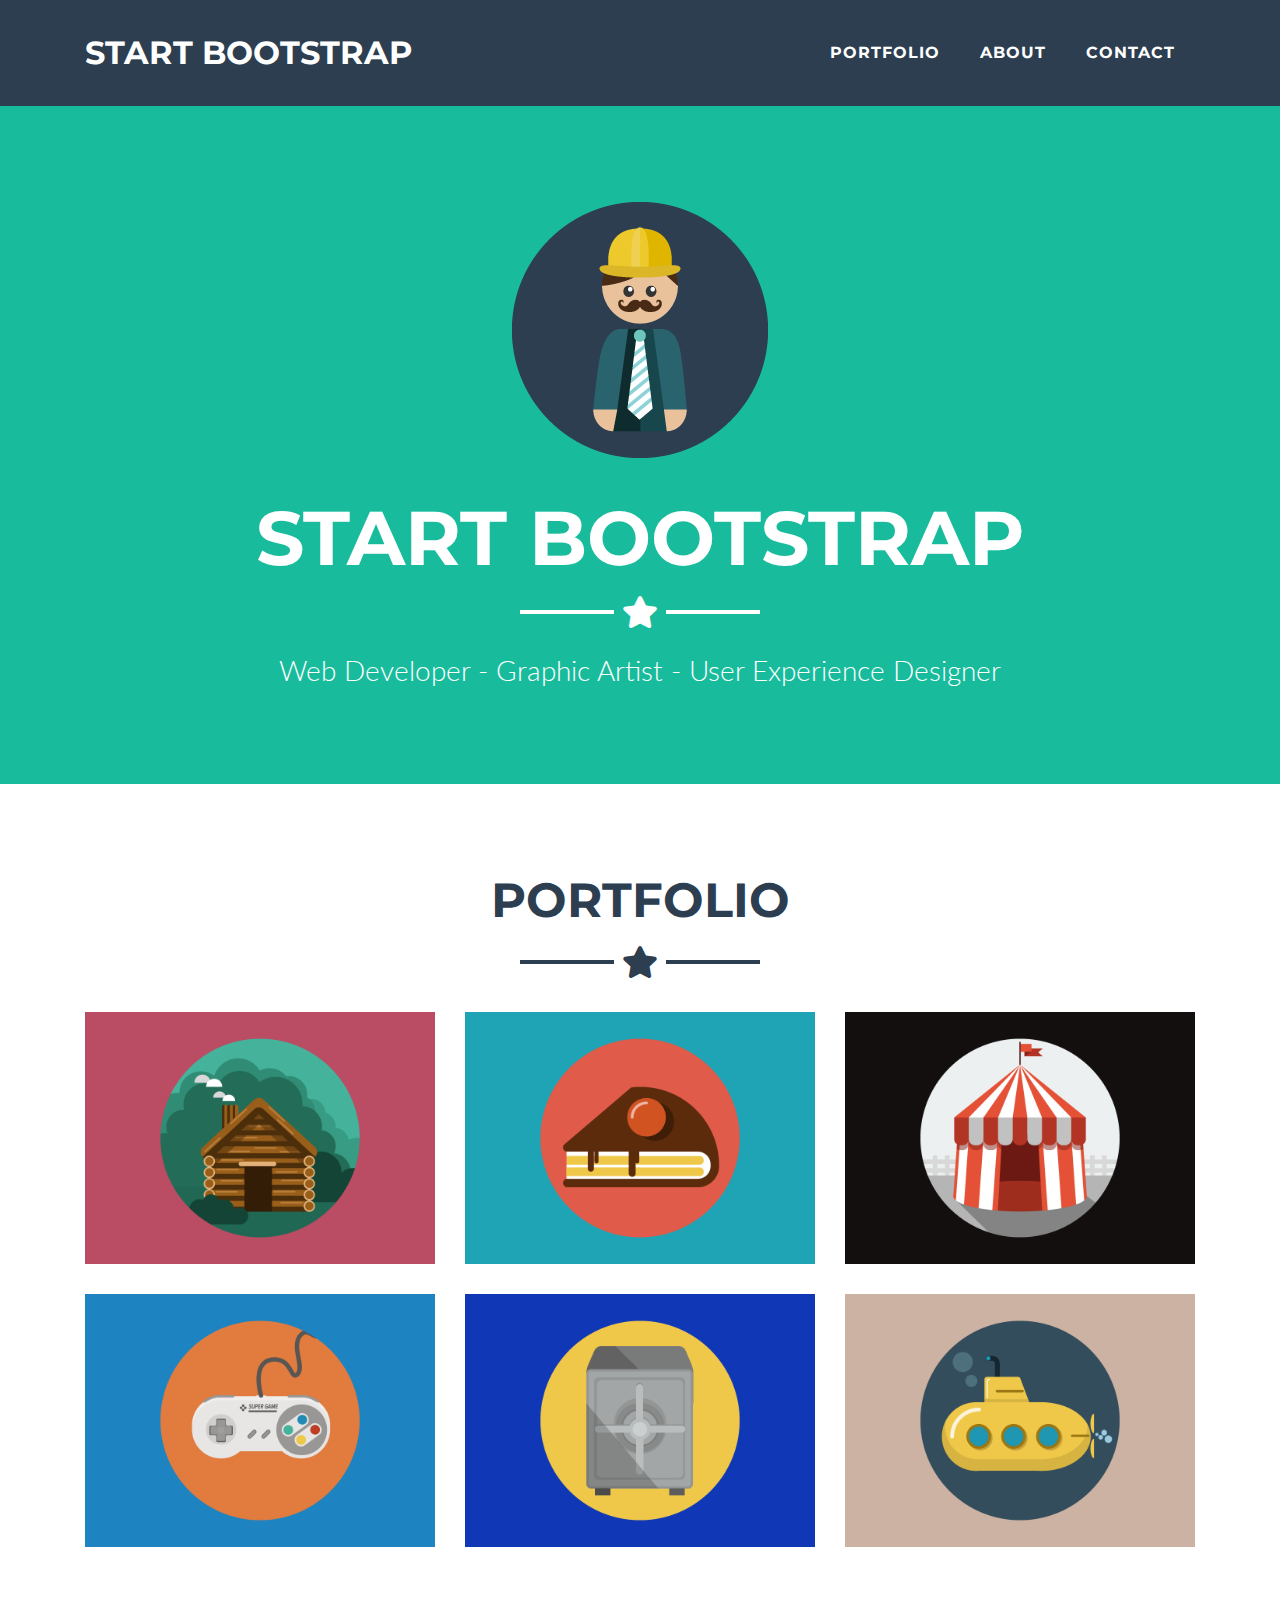
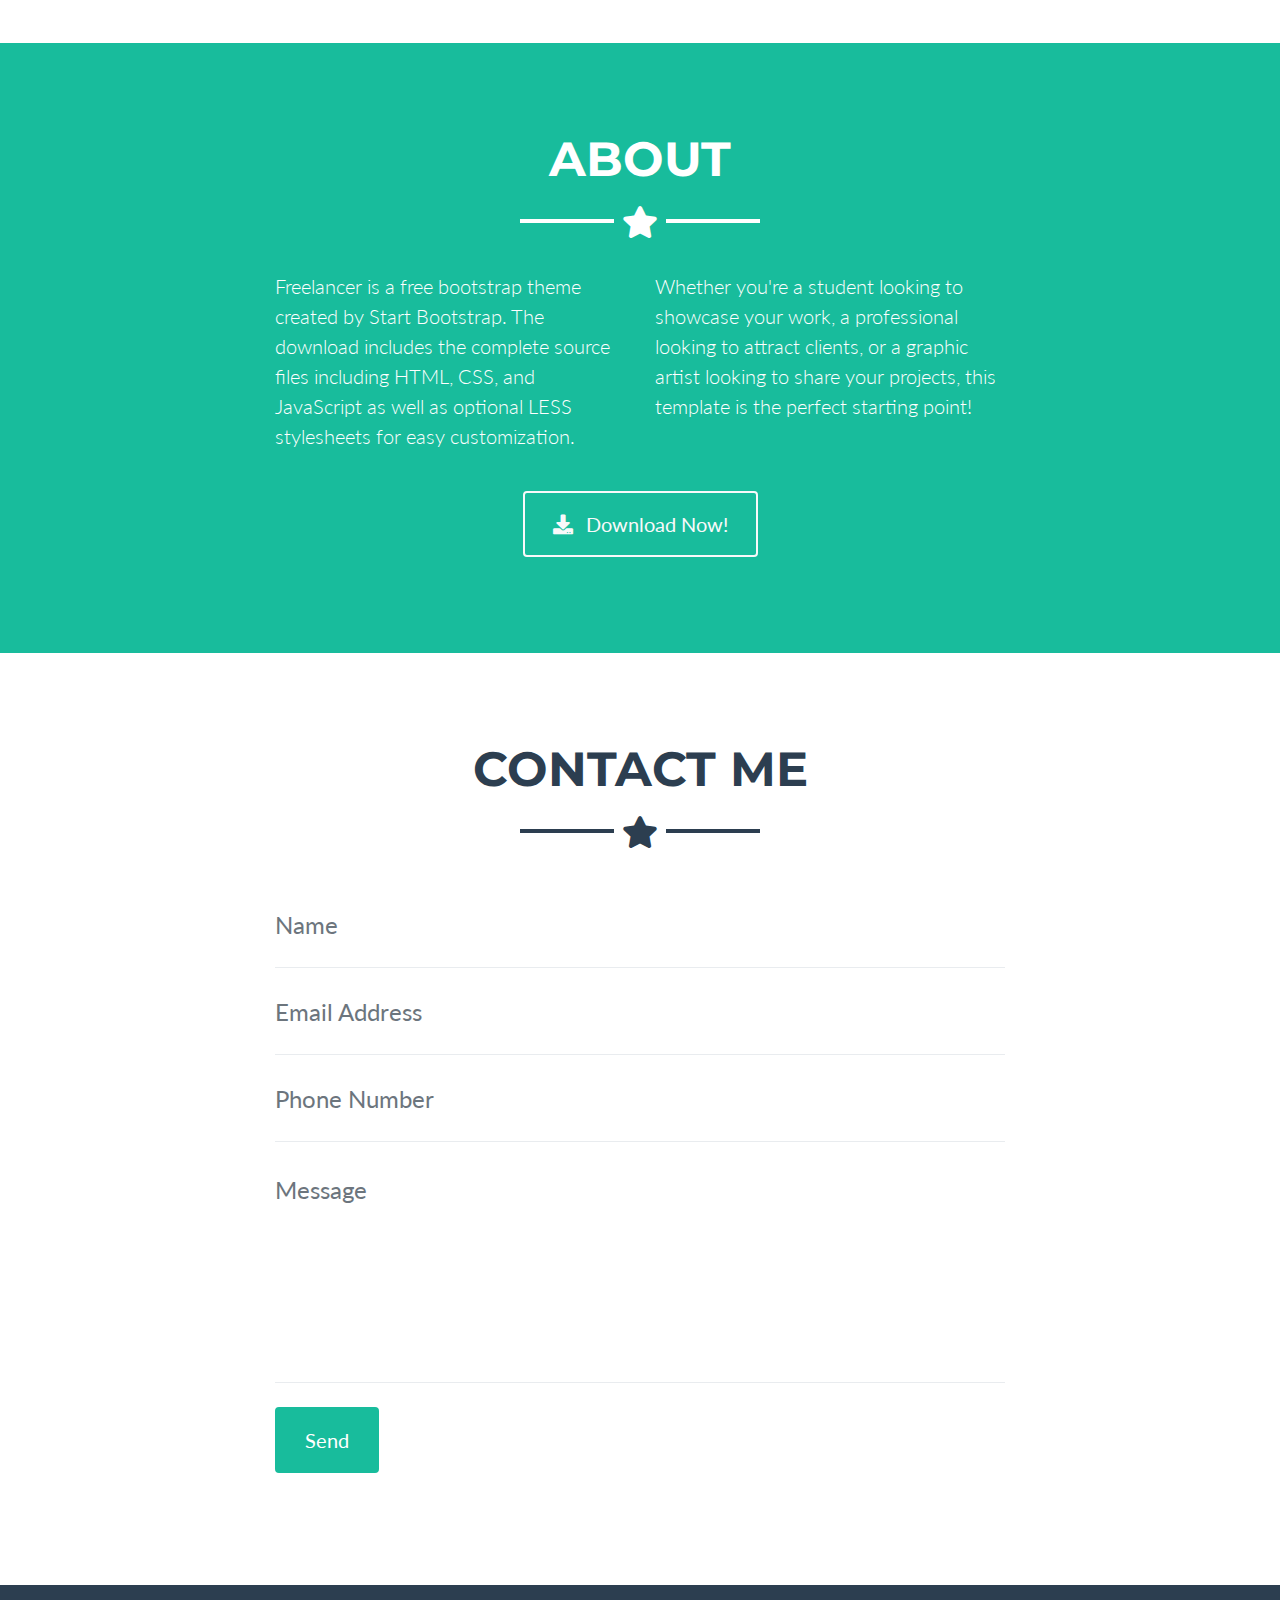
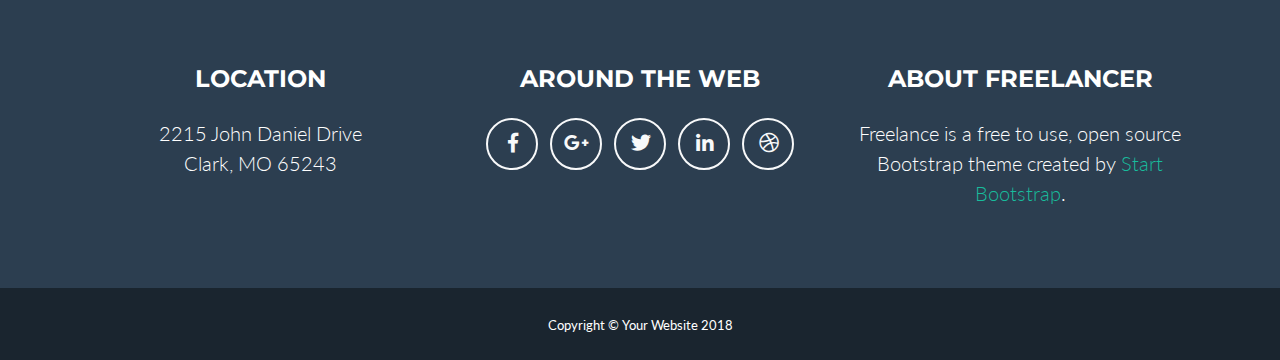
==== commit 7dd3b1db: "Initial Commit" ====
--- a/index.html
+++ b/index.html
@@ -8,7 +8,7 @@
     <meta name="description" content="">
     <meta name="author" content="">
 
-    <title>Agency - Start Bootstrap Theme</title>
+    <title>Freelancer - Start Bootstrap Theme</title>
 
     <!-- Bootstrap core CSS -->
     <link href="vendor/bootstrap/css/bootstrap.min.css" rel="stylesheet">
@@ -16,41 +16,36 @@
     <!-- Custom fonts for this template -->
     <link href="vendor/fontawesome-free/css/all.min.css" rel="stylesheet" type="text/css">
     <link href="https://fonts.googleapis.com/css?family=Montserrat:400,700" rel="stylesheet" type="text/css">
-    <link href='https://fonts.googleapis.com/css?family=Kaushan+Script' rel='stylesheet' type='text/css'>
-    <link href='https://fonts.googleapis.com/css?family=Droid+Serif:400,700,400italic,700italic' rel='stylesheet' type='text/css'>
-    <link href='https://fonts.googleapis.com/css?family=Roboto+Slab:400,100,300,700' rel='stylesheet' type='text/css'>
+    <link href="https://fonts.googleapis.com/css?family=Lato:400,700,400italic,700italic" rel="stylesheet" type="text/css">
+
+    <!-- Plugin CSS -->
+    <link href="vendor/magnific-popup/magnific-popup.css" rel="stylesheet" type="text/css">
 
     <!-- Custom styles for this template -->
-    <link href="css/agency.min.css" rel="stylesheet">
+    <link href="css/freelancer.min.css" rel="stylesheet">
 
   </head>
 
   <body id="page-top">
 
     <!-- Navigation -->
-    <nav class="navbar navbar-expand-lg navbar-dark fixed-top" id="mainNav">
+    <nav class="navbar navbar-expand-lg bg-secondary fixed-top text-uppercase" id="mainNav">
       <div class="container">
         <a class="navbar-brand js-scroll-trigger" href="#page-top">Start Bootstrap</a>
-        <button class="navbar-toggler navbar-toggler-right" type="button" data-toggle="collapse" data-target="#navbarResponsive" aria-controls="navbarResponsive" aria-expanded="false" aria-label="Toggle navigation">
+        <button class="navbar-toggler navbar-toggler-right text-uppercase bg-primary text-white rounded" type="button" data-toggle="collapse" data-target="#navbarResponsive" aria-controls="navbarResponsive" aria-expanded="false" aria-label="Toggle navigation">
           Menu
           <i class="fas fa-bars"></i>
         </button>
         <div class="collapse navbar-collapse" id="navbarResponsive">
-          <ul class="navbar-nav text-uppercase ml-auto">
-            <li class="nav-item">
-              <a class="nav-link js-scroll-trigger" href="#services">Services</a>
+          <ul class="navbar-nav ml-auto">
+            <li class="nav-item mx-0 mx-lg-1">
+              <a class="nav-link py-3 px-0 px-lg-3 rounded js-scroll-trigger" href="#portfolio">Portfolio</a>
             </li>
-            <li class="nav-item">
-              <a class="nav-link js-scroll-trigger" href="#portfolio">Portfolio</a>
+            <li class="nav-item mx-0 mx-lg-1">
+              <a class="nav-link py-3 px-0 px-lg-3 rounded js-scroll-trigger" href="#about">About</a>
             </li>
-            <li class="nav-item">
-              <a class="nav-link js-scroll-trigger" href="#about">About</a>
-            </li>
-            <li class="nav-item">
-              <a class="nav-link js-scroll-trigger" href="#team">Team</a>
-            </li>
-            <li class="nav-item">
-              <a class="nav-link js-scroll-trigger" href="#contact">Contact</a>
+            <li class="nav-item mx-0 mx-lg-1">
+              <a class="nav-link py-3 px-0 px-lg-3 rounded js-scroll-trigger" href="#contact">Contact</a>
             </li>
           </ul>
         </div>
@@ -58,637 +53,345 @@
     </nav>
 
     <!-- Header -->
-    <header class="masthead">
-      <div class="container">
-        <div class="intro-text">
-          <div class="intro-lead-in">Welcome To Our Studio!</div>
-          <div class="intro-heading text-uppercase">It's Nice To Meet You</div>
-          <a class="btn btn-primary btn-xl text-uppercase js-scroll-trigger" href="#services">Tell Me More</a>
-        </div>
+    <header class="masthead bg-primary text-white text-center">
+      <div class="container">
+        <img class="img-fluid mb-5 d-block mx-auto" src="img/profile.png" alt="">
+        <h1 class="text-uppercase mb-0">Start Bootstrap</h1>
+        <hr class="star-light">
+        <h2 class="font-weight-light mb-0">Web Developer - Graphic Artist - User Experience Designer</h2>
       </div>
     </header>
 
-    <!-- Services -->
-    <section id="services">
-      <div class="container">
+    <!-- Portfolio Grid Section -->
+    <section class="portfolio" id="portfolio">
+      <div class="container">
+        <h2 class="text-center text-uppercase text-secondary mb-0">Portfolio</h2>
+        <hr class="star-dark mb-5">
         <div class="row">
-          <div class="col-lg-12 text-center">
-            <h2 class="section-heading text-uppercase">Services</h2>
-            <h3 class="section-subheading text-muted">Lorem ipsum dolor sit amet consectetur.</h3>
-          </div>
-        </div>
-        <div class="row text-center">
-          <div class="col-md-4">
-            <span class="fa-stack fa-4x">
-              <i class="fas fa-circle fa-stack-2x text-primary"></i>
-              <i class="fas fa-shopping-cart fa-stack-1x fa-inverse"></i>
-            </span>
-            <h4 class="service-heading">E-Commerce</h4>
-            <p class="text-muted">Lorem ipsum dolor sit amet, consectetur adipisicing elit. Minima maxime quam architecto quo inventore harum ex magni, dicta impedit.</p>
-          </div>
-          <div class="col-md-4">
-            <span class="fa-stack fa-4x">
-              <i class="fas fa-circle fa-stack-2x text-primary"></i>
-              <i class="fas fa-laptop fa-stack-1x fa-inverse"></i>
-            </span>
-            <h4 class="service-heading">Responsive Design</h4>
-            <p class="text-muted">Lorem ipsum dolor sit amet, consectetur adipisicing elit. Minima maxime quam architecto quo inventore harum ex magni, dicta impedit.</p>
-          </div>
-          <div class="col-md-4">
-            <span class="fa-stack fa-4x">
-              <i class="fas fa-circle fa-stack-2x text-primary"></i>
-              <i class="fas fa-lock fa-stack-1x fa-inverse"></i>
-            </span>
-            <h4 class="service-heading">Web Security</h4>
-            <p class="text-muted">Lorem ipsum dolor sit amet, consectetur adipisicing elit. Minima maxime quam architecto quo inventore harum ex magni, dicta impedit.</p>
+          <div class="col-md-6 col-lg-4">
+            <a class="portfolio-item d-block mx-auto" href="#portfolio-modal-1">
+              <div class="portfolio-item-caption d-flex position-absolute h-100 w-100">
+                <div class="portfolio-item-caption-content my-auto w-100 text-center text-white">
+                  <i class="fas fa-search-plus fa-3x"></i>
+                </div>
+              </div>
+              <img class="img-fluid" src="img/portfolio/cabin.png" alt="">
+            </a>
+          </div>
+          <div class="col-md-6 col-lg-4">
+            <a class="portfolio-item d-block mx-auto" href="#portfolio-modal-2">
+              <div class="portfolio-item-caption d-flex position-absolute h-100 w-100">
+                <div class="portfolio-item-caption-content my-auto w-100 text-center text-white">
+                  <i class="fas fa-search-plus fa-3x"></i>
+                </div>
+              </div>
+              <img class="img-fluid" src="img/portfolio/cake.png" alt="">
+            </a>
+          </div>
+          <div class="col-md-6 col-lg-4">
+            <a class="portfolio-item d-block mx-auto" href="#portfolio-modal-3">
+              <div class="portfolio-item-caption d-flex position-absolute h-100 w-100">
+                <div class="portfolio-item-caption-content my-auto w-100 text-center text-white">
+                  <i class="fas fa-search-plus fa-3x"></i>
+                </div>
+              </div>
+              <img class="img-fluid" src="img/portfolio/circus.png" alt="">
+            </a>
+          </div>
+          <div class="col-md-6 col-lg-4">
+            <a class="portfolio-item d-block mx-auto" href="#portfolio-modal-4">
+              <div class="portfolio-item-caption d-flex position-absolute h-100 w-100">
+                <div class="portfolio-item-caption-content my-auto w-100 text-center text-white">
+                  <i class="fas fa-search-plus fa-3x"></i>
+                </div>
+              </div>
+              <img class="img-fluid" src="img/portfolio/game.png" alt="">
+            </a>
+          </div>
+          <div class="col-md-6 col-lg-4">
+            <a class="portfolio-item d-block mx-auto" href="#portfolio-modal-5">
+              <div class="portfolio-item-caption d-flex position-absolute h-100 w-100">
+                <div class="portfolio-item-caption-content my-auto w-100 text-center text-white">
+                  <i class="fas fa-search-plus fa-3x"></i>
+                </div>
+              </div>
+              <img class="img-fluid" src="img/portfolio/safe.png" alt="">
+            </a>
+          </div>
+          <div class="col-md-6 col-lg-4">
+            <a class="portfolio-item d-block mx-auto" href="#portfolio-modal-6">
+              <div class="portfolio-item-caption d-flex position-absolute h-100 w-100">
+                <div class="portfolio-item-caption-content my-auto w-100 text-center text-white">
+                  <i class="fas fa-search-plus fa-3x"></i>
+                </div>
+              </div>
+              <img class="img-fluid" src="img/portfolio/submarine.png" alt="">
+            </a>
           </div>
         </div>
       </div>
     </section>
 
-    <!-- Portfolio Grid -->
-    <section class="bg-light" id="portfolio">
-      <div class="container">
+    <!-- About Section -->
+    <section class="bg-primary text-white mb-0" id="about">
+      <div class="container">
+        <h2 class="text-center text-uppercase text-white">About</h2>
+        <hr class="star-light mb-5">
         <div class="row">
-          <div class="col-lg-12 text-center">
-            <h2 class="section-heading text-uppercase">Portfolio</h2>
-            <h3 class="section-subheading text-muted">Lorem ipsum dolor sit amet consectetur.</h3>
-          </div>
-        </div>
+          <div class="col-lg-4 ml-auto">
+            <p class="lead">Freelancer is a free bootstrap theme created by Start Bootstrap. The download includes the complete source files including HTML, CSS, and JavaScript as well as optional LESS stylesheets for easy customization.</p>
+          </div>
+          <div class="col-lg-4 mr-auto">
+            <p class="lead">Whether you're a student looking to showcase your work, a professional looking to attract clients, or a graphic artist looking to share your projects, this template is the perfect starting point!</p>
+          </div>
+        </div>
+        <div class="text-center mt-4">
+          <a class="btn btn-xl btn-outline-light" href="#">
+            <i class="fas fa-download mr-2"></i>
+            Download Now!
+          </a>
+        </div>
+      </div>
+    </section>
+
+    <!-- Contact Section -->
+    <section id="contact">
+      <div class="container">
+        <h2 class="text-center text-uppercase text-secondary mb-0">Contact Me</h2>
+        <hr class="star-dark mb-5">
         <div class="row">
-          <div class="col-md-4 col-sm-6 portfolio-item">
-            <a class="portfolio-link" data-toggle="modal" href="#portfolioModal1">
-              <div class="portfolio-hover">
-                <div class="portfolio-hover-content">
-                  <i class="fas fa-plus fa-3x"></i>
-                </div>
-              </div>
-              <img class="img-fluid" src="img/portfolio/01-thumbnail.jpg" alt="">
-            </a>
-            <div class="portfolio-caption">
-              <h4>Threads</h4>
-              <p class="text-muted">Illustration</p>
-            </div>
-          </div>
-          <div class="col-md-4 col-sm-6 portfolio-item">
-            <a class="portfolio-link" data-toggle="modal" href="#portfolioModal2">
-              <div class="portfolio-hover">
-                <div class="portfolio-hover-content">
-                  <i class="fas fa-plus fa-3x"></i>
-                </div>
-              </div>
-              <img class="img-fluid" src="img/portfolio/02-thumbnail.jpg" alt="">
-            </a>
-            <div class="portfolio-caption">
-              <h4>Explore</h4>
-              <p class="text-muted">Graphic Design</p>
-            </div>
-          </div>
-          <div class="col-md-4 col-sm-6 portfolio-item">
-            <a class="portfolio-link" data-toggle="modal" href="#portfolioModal3">
-              <div class="portfolio-hover">
-                <div class="portfolio-hover-content">
-                  <i class="fas fa-plus fa-3x"></i>
-                </div>
-              </div>
-              <img class="img-fluid" src="img/portfolio/03-thumbnail.jpg" alt="">
-            </a>
-            <div class="portfolio-caption">
-              <h4>Finish</h4>
-              <p class="text-muted">Identity</p>
-            </div>
-          </div>
-          <div class="col-md-4 col-sm-6 portfolio-item">
-            <a class="portfolio-link" data-toggle="modal" href="#portfolioModal4">
-              <div class="portfolio-hover">
-                <div class="portfolio-hover-content">
-                  <i class="fas fa-plus fa-3x"></i>
-                </div>
-              </div>
-              <img class="img-fluid" src="img/portfolio/04-thumbnail.jpg" alt="">
-            </a>
-            <div class="portfolio-caption">
-              <h4>Lines</h4>
-              <p class="text-muted">Branding</p>
-            </div>
-          </div>
-          <div class="col-md-4 col-sm-6 portfolio-item">
-            <a class="portfolio-link" data-toggle="modal" href="#portfolioModal5">
-              <div class="portfolio-hover">
-                <div class="portfolio-hover-content">
-                  <i class="fas fa-plus fa-3x"></i>
-                </div>
-              </div>
-              <img class="img-fluid" src="img/portfolio/05-thumbnail.jpg" alt="">
-            </a>
-            <div class="portfolio-caption">
-              <h4>Southwest</h4>
-              <p class="text-muted">Website Design</p>
-            </div>
-          </div>
-          <div class="col-md-4 col-sm-6 portfolio-item">
-            <a class="portfolio-link" data-toggle="modal" href="#portfolioModal6">
-              <div class="portfolio-hover">
-                <div class="portfolio-hover-content">
-                  <i class="fas fa-plus fa-3x"></i>
-                </div>
-              </div>
-              <img class="img-fluid" src="img/portfolio/06-thumbnail.jpg" alt="">
-            </a>
-            <div class="portfolio-caption">
-              <h4>Window</h4>
-              <p class="text-muted">Photography</p>
-            </div>
+          <div class="col-lg-8 mx-auto">
+            <!-- To configure the contact form email address, go to mail/contact_me.php and update the email address in the PHP file on line 19. -->
+            <!-- The form should work on most web servers, but if the form is not working you may need to configure your web server differently. -->
+            <form name="sentMessage" id="contactForm" novalidate="novalidate">
+              <div class="control-group">
+                <div class="form-group floating-label-form-group controls mb-0 pb-2">
+                  <label>Name</label>
+                  <input class="form-control" id="name" type="text" placeholder="Name" required="required" data-validation-required-message="Please enter your name.">
+                  <p class="help-block text-danger"></p>
+                </div>
+              </div>
+              <div class="control-group">
+                <div class="form-group floating-label-form-group controls mb-0 pb-2">
+                  <label>Email Address</label>
+                  <input class="form-control" id="email" type="email" placeholder="Email Address" required="required" data-validation-required-message="Please enter your email address.">
+                  <p class="help-block text-danger"></p>
+                </div>
+              </div>
+              <div class="control-group">
+                <div class="form-group floating-label-form-group controls mb-0 pb-2">
+                  <label>Phone Number</label>
+                  <input class="form-control" id="phone" type="tel" placeholder="Phone Number" required="required" data-validation-required-message="Please enter your phone number.">
+                  <p class="help-block text-danger"></p>
+                </div>
+              </div>
+              <div class="control-group">
+                <div class="form-group floating-label-form-group controls mb-0 pb-2">
+                  <label>Message</label>
+                  <textarea class="form-control" id="message" rows="5" placeholder="Message" required="required" data-validation-required-message="Please enter a message."></textarea>
+                  <p class="help-block text-danger"></p>
+                </div>
+              </div>
+              <br>
+              <div id="success"></div>
+              <div class="form-group">
+                <button type="submit" class="btn btn-primary btn-xl" id="sendMessageButton">Send</button>
+              </div>
+            </form>
           </div>
         </div>
       </div>
     </section>
 
-    <!-- About -->
-    <section id="about">
+    <!-- Footer -->
+    <footer class="footer text-center">
       <div class="container">
         <div class="row">
-          <div class="col-lg-12 text-center">
-            <h2 class="section-heading text-uppercase">About</h2>
-            <h3 class="section-subheading text-muted">Lorem ipsum dolor sit amet consectetur.</h3>
-          </div>
-        </div>
-        <div class="row">
-          <div class="col-lg-12">
-            <ul class="timeline">
-              <li>
-                <div class="timeline-image">
-                  <img class="rounded-circle img-fluid" src="img/about/1.jpg" alt="">
-                </div>
-                <div class="timeline-panel">
-                  <div class="timeline-heading">
-                    <h4>2009-2011</h4>
-                    <h4 class="subheading">Our Humble Beginnings</h4>
-                  </div>
-                  <div class="timeline-body">
-                    <p class="text-muted">Lorem ipsum dolor sit amet, consectetur adipisicing elit. Sunt ut voluptatum eius sapiente, totam reiciendis temporibus qui quibusdam, recusandae sit vero unde, sed, incidunt et ea quo dolore laudantium consectetur!</p>
-                  </div>
-                </div>
-              </li>
-              <li class="timeline-inverted">
-                <div class="timeline-image">
-                  <img class="rounded-circle img-fluid" src="img/about/2.jpg" alt="">
-                </div>
-                <div class="timeline-panel">
-                  <div class="timeline-heading">
-                    <h4>March 2011</h4>
-                    <h4 class="subheading">An Agency is Born</h4>
-                  </div>
-                  <div class="timeline-body">
-                    <p class="text-muted">Lorem ipsum dolor sit amet, consectetur adipisicing elit. Sunt ut voluptatum eius sapiente, totam reiciendis temporibus qui quibusdam, recusandae sit vero unde, sed, incidunt et ea quo dolore laudantium consectetur!</p>
-                  </div>
-                </div>
-              </li>
-              <li>
-                <div class="timeline-image">
-                  <img class="rounded-circle img-fluid" src="img/about/3.jpg" alt="">
-                </div>
-                <div class="timeline-panel">
-                  <div class="timeline-heading">
-                    <h4>December 2012</h4>
-                    <h4 class="subheading">Transition to Full Service</h4>
-                  </div>
-                  <div class="timeline-body">
-                    <p class="text-muted">Lorem ipsum dolor sit amet, consectetur adipisicing elit. Sunt ut voluptatum eius sapiente, totam reiciendis temporibus qui quibusdam, recusandae sit vero unde, sed, incidunt et ea quo dolore laudantium consectetur!</p>
-                  </div>
-                </div>
-              </li>
-              <li class="timeline-inverted">
-                <div class="timeline-image">
-                  <img class="rounded-circle img-fluid" src="img/about/4.jpg" alt="">
-                </div>
-                <div class="timeline-panel">
-                  <div class="timeline-heading">
-                    <h4>July 2014</h4>
-                    <h4 class="subheading">Phase Two Expansion</h4>
-                  </div>
-                  <div class="timeline-body">
-                    <p class="text-muted">Lorem ipsum dolor sit amet, consectetur adipisicing elit. Sunt ut voluptatum eius sapiente, totam reiciendis temporibus qui quibusdam, recusandae sit vero unde, sed, incidunt et ea quo dolore laudantium consectetur!</p>
-                  </div>
-                </div>
-              </li>
-              <li class="timeline-inverted">
-                <div class="timeline-image">
-                  <h4>Be Part
-                    <br>Of Our
-                    <br>Story!</h4>
-                </div>
-              </li>
-            </ul>
-          </div>
-        </div>
-      </div>
-    </section>
-
-    <!-- Team -->
-    <section class="bg-light" id="team">
-      <div class="container">
-        <div class="row">
-          <div class="col-lg-12 text-center">
-            <h2 class="section-heading text-uppercase">Our Amazing Team</h2>
-            <h3 class="section-subheading text-muted">Lorem ipsum dolor sit amet consectetur.</h3>
-          </div>
-        </div>
-        <div class="row">
-          <div class="col-sm-4">
-            <div class="team-member">
-              <img class="mx-auto rounded-circle" src="img/team/1.jpg" alt="">
-              <h4>Kay Garland</h4>
-              <p class="text-muted">Lead Designer</p>
-              <ul class="list-inline social-buttons">
-                <li class="list-inline-item">
-                  <a href="#">
-                    <i class="fab fa-twitter"></i>
-                  </a>
-                </li>
-                <li class="list-inline-item">
-                  <a href="#">
-                    <i class="fab fa-facebook-f"></i>
-                  </a>
-                </li>
-                <li class="list-inline-item">
-                  <a href="#">
-                    <i class="fab fa-linkedin-in"></i>
-                  </a>
-                </li>
-              </ul>
-            </div>
-          </div>
-          <div class="col-sm-4">
-            <div class="team-member">
-              <img class="mx-auto rounded-circle" src="img/team/2.jpg" alt="">
-              <h4>Larry Parker</h4>
-              <p class="text-muted">Lead Marketer</p>
-              <ul class="list-inline social-buttons">
-                <li class="list-inline-item">
-                  <a href="#">
-                    <i class="fab fa-twitter"></i>
-                  </a>
-                </li>
-                <li class="list-inline-item">
-                  <a href="#">
-                    <i class="fab fa-facebook-f"></i>
-                  </a>
-                </li>
-                <li class="list-inline-item">
-                  <a href="#">
-                    <i class="fab fa-linkedin-in"></i>
-                  </a>
-                </li>
-              </ul>
-            </div>
-          </div>
-          <div class="col-sm-4">
-            <div class="team-member">
-              <img class="mx-auto rounded-circle" src="img/team/3.jpg" alt="">
-              <h4>Diana Pertersen</h4>
-              <p class="text-muted">Lead Developer</p>
-              <ul class="list-inline social-buttons">
-                <li class="list-inline-item">
-                  <a href="#">
-                    <i class="fab fa-twitter"></i>
-                  </a>
-                </li>
-                <li class="list-inline-item">
-                  <a href="#">
-                    <i class="fab fa-facebook-f"></i>
-                  </a>
-                </li>
-                <li class="list-inline-item">
-                  <a href="#">
-                    <i class="fab fa-linkedin-in"></i>
-                  </a>
-                </li>
-              </ul>
-            </div>
-          </div>
-        </div>
-        <div class="row">
-          <div class="col-lg-8 mx-auto text-center">
-            <p class="large text-muted">Lorem ipsum dolor sit amet, consectetur adipisicing elit. Aut eaque, laboriosam veritatis, quos non quis ad perspiciatis, totam corporis ea, alias ut unde.</p>
-          </div>
-        </div>
-      </div>
-    </section>
-
-    <!-- Clients -->
-    <section class="py-5">
-      <div class="container">
-        <div class="row">
-          <div class="col-md-3 col-sm-6">
-            <a href="#">
-              <img class="img-fluid d-block mx-auto" src="img/logos/envato.jpg" alt="">
-            </a>
-          </div>
-          <div class="col-md-3 col-sm-6">
-            <a href="#">
-              <img class="img-fluid d-block mx-auto" src="img/logos/designmodo.jpg" alt="">
-            </a>
-          </div>
-          <div class="col-md-3 col-sm-6">
-            <a href="#">
-              <img class="img-fluid d-block mx-auto" src="img/logos/themeforest.jpg" alt="">
-            </a>
-          </div>
-          <div class="col-md-3 col-sm-6">
-            <a href="#">
-              <img class="img-fluid d-block mx-auto" src="img/logos/creative-market.jpg" alt="">
-            </a>
-          </div>
-        </div>
-      </div>
-    </section>
-
-    <!-- Contact -->
-    <section id="contact">
-      <div class="container">
-        <div class="row">
-          <div class="col-lg-12 text-center">
-            <h2 class="section-heading text-uppercase">Contact Us</h2>
-            <h3 class="section-subheading text-muted">Lorem ipsum dolor sit amet consectetur.</h3>
-          </div>
-        </div>
-        <div class="row">
-          <div class="col-lg-12">
-            <form id="contactForm" name="sentMessage" novalidate="novalidate">
-              <div class="row">
-                <div class="col-md-6">
-                  <div class="form-group">
-                    <input class="form-control" id="name" type="text" placeholder="Your Name *" required="required" data-validation-required-message="Please enter your name.">
-                    <p class="help-block text-danger"></p>
-                  </div>
-                  <div class="form-group">
-                    <input class="form-control" id="email" type="email" placeholder="Your Email *" required="required" data-validation-required-message="Please enter your email address.">
-                    <p class="help-block text-danger"></p>
-                  </div>
-                  <div class="form-group">
-                    <input class="form-control" id="phone" type="tel" placeholder="Your Phone *" required="required" data-validation-required-message="Please enter your phone number.">
-                    <p class="help-block text-danger"></p>
-                  </div>
-                </div>
-                <div class="col-md-6">
-                  <div class="form-group">
-                    <textarea class="form-control" id="message" placeholder="Your Message *" required="required" data-validation-required-message="Please enter a message."></textarea>
-                    <p class="help-block text-danger"></p>
-                  </div>
-                </div>
-                <div class="clearfix"></div>
-                <div class="col-lg-12 text-center">
-                  <div id="success"></div>
-                  <button id="sendMessageButton" class="btn btn-primary btn-xl text-uppercase" type="submit">Send Message</button>
-                </div>
-              </div>
-            </form>
-          </div>
-        </div>
-      </div>
-    </section>
-
-    <!-- Footer -->
-    <footer>
-      <div class="container">
-        <div class="row">
-          <div class="col-md-4">
-            <span class="copyright">Copyright &copy; Your Website 2018</span>
-          </div>
-          <div class="col-md-4">
-            <ul class="list-inline social-buttons">
+          <div class="col-md-4 mb-5 mb-lg-0">
+            <h4 class="text-uppercase mb-4">Location</h4>
+            <p class="lead mb-0">2215 John Daniel Drive
+              <br>Clark, MO 65243</p>
+          </div>
+          <div class="col-md-4 mb-5 mb-lg-0">
+            <h4 class="text-uppercase mb-4">Around the Web</h4>
+            <ul class="list-inline mb-0">
               <li class="list-inline-item">
-                <a href="#">
-                  <i class="fab fa-twitter"></i>
+                <a class="btn btn-outline-light btn-social text-center rounded-circle" href="#">
+                  <i class="fab fa-fw fa-facebook-f"></i>
                 </a>
               </li>
               <li class="list-inline-item">
-                <a href="#">
-                  <i class="fab fa-facebook-f"></i>
+                <a class="btn btn-outline-light btn-social text-center rounded-circle" href="#">
+                  <i class="fab fa-fw fa-google-plus-g"></i>
                 </a>
               </li>
               <li class="list-inline-item">
-                <a href="#">
-                  <i class="fab fa-linkedin-in"></i>
+                <a class="btn btn-outline-light btn-social text-center rounded-circle" href="#">
+                  <i class="fab fa-fw fa-twitter"></i>
+                </a>
+              </li>
+              <li class="list-inline-item">
+                <a class="btn btn-outline-light btn-social text-center rounded-circle" href="#">
+                  <i class="fab fa-fw fa-linkedin-in"></i>
+                </a>
+              </li>
+              <li class="list-inline-item">
+                <a class="btn btn-outline-light btn-social text-center rounded-circle" href="#">
+                  <i class="fab fa-fw fa-dribbble"></i>
                 </a>
               </li>
             </ul>
           </div>
           <div class="col-md-4">
-            <ul class="list-inline quicklinks">
-              <li class="list-inline-item">
-                <a href="#">Privacy Policy</a>
-              </li>
-              <li class="list-inline-item">
-                <a href="#">Terms of Use</a>
-              </li>
-            </ul>
+            <h4 class="text-uppercase mb-4">About Freelancer</h4>
+            <p class="lead mb-0">Freelance is a free to use, open source Bootstrap theme created by
+              <a href="http://startbootstrap.com">Start Bootstrap</a>.</p>
           </div>
         </div>
       </div>
     </footer>
 
+    <div class="copyright py-4 text-center text-white">
+      <div class="container">
+        <small>Copyright &copy; Your Website 2018</small>
+      </div>
+    </div>
+
+    <!-- Scroll to Top Button (Only visible on small and extra-small screen sizes) -->
+    <div class="scroll-to-top d-lg-none position-fixed ">
+      <a class="js-scroll-trigger d-block text-center text-white rounded" href="#page-top">
+        <i class="fa fa-chevron-up"></i>
+      </a>
+    </div>
+
     <!-- Portfolio Modals -->
 
-    <!-- Modal 1 -->
-    <div class="portfolio-modal modal fade" id="portfolioModal1" tabindex="-1" role="dialog" aria-hidden="true">
-      <div class="modal-dialog">
-        <div class="modal-content">
-          <div class="close-modal" data-dismiss="modal">
-            <div class="lr">
-              <div class="rl"></div>
-            </div>
-          </div>
-          <div class="container">
-            <div class="row">
-              <div class="col-lg-8 mx-auto">
-                <div class="modal-body">
-                  <!-- Project Details Go Here -->
-                  <h2 class="text-uppercase">Project Name</h2>
-                  <p class="item-intro text-muted">Lorem ipsum dolor sit amet consectetur.</p>
-                  <img class="img-fluid d-block mx-auto" src="img/portfolio/01-full.jpg" alt="">
-                  <p>Use this area to describe your project. Lorem ipsum dolor sit amet, consectetur adipisicing elit. Est blanditiis dolorem culpa incidunt minus dignissimos deserunt repellat aperiam quasi sunt officia expedita beatae cupiditate, maiores repudiandae, nostrum, reiciendis facere nemo!</p>
-                  <ul class="list-inline">
-                    <li>Date: January 2017</li>
-                    <li>Client: Threads</li>
-                    <li>Category: Illustration</li>
-                  </ul>
-                  <button class="btn btn-primary" data-dismiss="modal" type="button">
-                    <i class="fas fa-times"></i>
-                    Close Project</button>
-                </div>
-              </div>
-            </div>
-          </div>
-        </div>
-      </div>
-    </div>
-
-    <!-- Modal 2 -->
-    <div class="portfolio-modal modal fade" id="portfolioModal2" tabindex="-1" role="dialog" aria-hidden="true">
-      <div class="modal-dialog">
-        <div class="modal-content">
-          <div class="close-modal" data-dismiss="modal">
-            <div class="lr">
-              <div class="rl"></div>
-            </div>
-          </div>
-          <div class="container">
-            <div class="row">
-              <div class="col-lg-8 mx-auto">
-                <div class="modal-body">
-                  <!-- Project Details Go Here -->
-                  <h2 class="text-uppercase">Project Name</h2>
-                  <p class="item-intro text-muted">Lorem ipsum dolor sit amet consectetur.</p>
-                  <img class="img-fluid d-block mx-auto" src="img/portfolio/02-full.jpg" alt="">
-                  <p>Use this area to describe your project. Lorem ipsum dolor sit amet, consectetur adipisicing elit. Est blanditiis dolorem culpa incidunt minus dignissimos deserunt repellat aperiam quasi sunt officia expedita beatae cupiditate, maiores repudiandae, nostrum, reiciendis facere nemo!</p>
-                  <ul class="list-inline">
-                    <li>Date: January 2017</li>
-                    <li>Client: Explore</li>
-                    <li>Category: Graphic Design</li>
-                  </ul>
-                  <button class="btn btn-primary" data-dismiss="modal" type="button">
-                    <i class="fas fa-times"></i>
-                    Close Project</button>
-                </div>
-              </div>
-            </div>
-          </div>
-        </div>
-      </div>
-    </div>
-
-    <!-- Modal 3 -->
-    <div class="portfolio-modal modal fade" id="portfolioModal3" tabindex="-1" role="dialog" aria-hidden="true">
-      <div class="modal-dialog">
-        <div class="modal-content">
-          <div class="close-modal" data-dismiss="modal">
-            <div class="lr">
-              <div class="rl"></div>
-            </div>
-          </div>
-          <div class="container">
-            <div class="row">
-              <div class="col-lg-8 mx-auto">
-                <div class="modal-body">
-                  <!-- Project Details Go Here -->
-                  <h2 class="text-uppercase">Project Name</h2>
-                  <p class="item-intro text-muted">Lorem ipsum dolor sit amet consectetur.</p>
-                  <img class="img-fluid d-block mx-auto" src="img/portfolio/03-full.jpg" alt="">
-                  <p>Use this area to describe your project. Lorem ipsum dolor sit amet, consectetur adipisicing elit. Est blanditiis dolorem culpa incidunt minus dignissimos deserunt repellat aperiam quasi sunt officia expedita beatae cupiditate, maiores repudiandae, nostrum, reiciendis facere nemo!</p>
-                  <ul class="list-inline">
-                    <li>Date: January 2017</li>
-                    <li>Client: Finish</li>
-                    <li>Category: Identity</li>
-                  </ul>
-                  <button class="btn btn-primary" data-dismiss="modal" type="button">
-                    <i class="fas fa-times"></i>
-                    Close Project</button>
-                </div>
-              </div>
-            </div>
-          </div>
-        </div>
-      </div>
-    </div>
-
-    <!-- Modal 4 -->
-    <div class="portfolio-modal modal fade" id="portfolioModal4" tabindex="-1" role="dialog" aria-hidden="true">
-      <div class="modal-dialog">
-        <div class="modal-content">
-          <div class="close-modal" data-dismiss="modal">
-            <div class="lr">
-              <div class="rl"></div>
-            </div>
-          </div>
-          <div class="container">
-            <div class="row">
-              <div class="col-lg-8 mx-auto">
-                <div class="modal-body">
-                  <!-- Project Details Go Here -->
-                  <h2 class="text-uppercase">Project Name</h2>
-                  <p class="item-intro text-muted">Lorem ipsum dolor sit amet consectetur.</p>
-                  <img class="img-fluid d-block mx-auto" src="img/portfolio/04-full.jpg" alt="">
-                  <p>Use this area to describe your project. Lorem ipsum dolor sit amet, consectetur adipisicing elit. Est blanditiis dolorem culpa incidunt minus dignissimos deserunt repellat aperiam quasi sunt officia expedita beatae cupiditate, maiores repudiandae, nostrum, reiciendis facere nemo!</p>
-                  <ul class="list-inline">
-                    <li>Date: January 2017</li>
-                    <li>Client: Lines</li>
-                    <li>Category: Branding</li>
-                  </ul>
-                  <button class="btn btn-primary" data-dismiss="modal" type="button">
-                    <i class="fas fa-times"></i>
-                    Close Project</button>
-                </div>
-              </div>
-            </div>
-          </div>
-        </div>
-      </div>
-    </div>
-
-    <!-- Modal 5 -->
-    <div class="portfolio-modal modal fade" id="portfolioModal5" tabindex="-1" role="dialog" aria-hidden="true">
-      <div class="modal-dialog">
-        <div class="modal-content">
-          <div class="close-modal" data-dismiss="modal">
-            <div class="lr">
-              <div class="rl"></div>
-            </div>
-          </div>
-          <div class="container">
-            <div class="row">
-              <div class="col-lg-8 mx-auto">
-                <div class="modal-body">
-                  <!-- Project Details Go Here -->
-                  <h2 class="text-uppercase">Project Name</h2>
-                  <p class="item-intro text-muted">Lorem ipsum dolor sit amet consectetur.</p>
-                  <img class="img-fluid d-block mx-auto" src="img/portfolio/05-full.jpg" alt="">
-                  <p>Use this area to describe your project. Lorem ipsum dolor sit amet, consectetur adipisicing elit. Est blanditiis dolorem culpa incidunt minus dignissimos deserunt repellat aperiam quasi sunt officia expedita beatae cupiditate, maiores repudiandae, nostrum, reiciendis facere nemo!</p>
-                  <ul class="list-inline">
-                    <li>Date: January 2017</li>
-                    <li>Client: Southwest</li>
-                    <li>Category: Website Design</li>
-                  </ul>
-                  <button class="btn btn-primary" data-dismiss="modal" type="button">
-                    <i class="fas fa-times"></i>
-                    Close Project</button>
-                </div>
-              </div>
-            </div>
-          </div>
-        </div>
-      </div>
-    </div>
-
-    <!-- Modal 6 -->
-    <div class="portfolio-modal modal fade" id="portfolioModal6" tabindex="-1" role="dialog" aria-hidden="true">
-      <div class="modal-dialog">
-        <div class="modal-content">
-          <div class="close-modal" data-dismiss="modal">
-            <div class="lr">
-              <div class="rl"></div>
-            </div>
-          </div>
-          <div class="container">
-            <div class="row">
-              <div class="col-lg-8 mx-auto">
-                <div class="modal-body">
-                  <!-- Project Details Go Here -->
-                  <h2 class="text-uppercase">Project Name</h2>
-                  <p class="item-intro text-muted">Lorem ipsum dolor sit amet consectetur.</p>
-                  <img class="img-fluid d-block mx-auto" src="img/portfolio/06-full.jpg" alt="">
-                  <p>Use this area to describe your project. Lorem ipsum dolor sit amet, consectetur adipisicing elit. Est blanditiis dolorem culpa incidunt minus dignissimos deserunt repellat aperiam quasi sunt officia expedita beatae cupiditate, maiores repudiandae, nostrum, reiciendis facere nemo!</p>
-                  <ul class="list-inline">
-                    <li>Date: January 2017</li>
-                    <li>Client: Window</li>
-                    <li>Category: Photography</li>
-                  </ul>
-                  <button class="btn btn-primary" data-dismiss="modal" type="button">
-                    <i class="fas fa-times"></i>
-                    Close Project</button>
-                </div>
-              </div>
+    <!-- Portfolio Modal 1 -->
+    <div class="portfolio-modal mfp-hide" id="portfolio-modal-1">
+      <div class="portfolio-modal-dialog bg-white">
+        <a class="close-button d-none d-md-block portfolio-modal-dismiss" href="#">
+          <i class="fa fa-3x fa-times"></i>
+        </a>
+        <div class="container text-center">
+          <div class="row">
+            <div class="col-lg-8 mx-auto">
+              <h2 class="text-secondary text-uppercase mb-0">Project Name</h2>
+              <hr class="star-dark mb-5">
+              <img class="img-fluid mb-5" src="img/portfolio/cabin.png" alt="">
+              <p class="mb-5">Lorem ipsum dolor sit amet, consectetur adipisicing elit. Mollitia neque assumenda ipsam nihil, molestias magnam, recusandae quos quis inventore quisquam velit asperiores, vitae? Reprehenderit soluta, eos quod consequuntur itaque. Nam.</p>
+              <a class="btn btn-primary btn-lg rounded-pill portfolio-modal-dismiss" href="#">
+                <i class="fa fa-close"></i>
+                Close Project</a>
+            </div>
+          </div>
+        </div>
+      </div>
+    </div>
+
+    <!-- Portfolio Modal 2 -->
+    <div class="portfolio-modal mfp-hide" id="portfolio-modal-2">
+      <div class="portfolio-modal-dialog bg-white">
+        <a class="close-button d-none d-md-block portfolio-modal-dismiss" href="#">
+          <i class="fa fa-3x fa-times"></i>
+        </a>
+        <div class="container text-center">
+          <div class="row">
+            <div class="col-lg-8 mx-auto">
+              <h2 class="text-secondary text-uppercase mb-0">Project Name</h2>
+              <hr class="star-dark mb-5">
+              <img class="img-fluid mb-5" src="img/portfolio/cake.png" alt="">
+              <p class="mb-5">Lorem ipsum dolor sit amet, consectetur adipisicing elit. Mollitia neque assumenda ipsam nihil, molestias magnam, recusandae quos quis inventore quisquam velit asperiores, vitae? Reprehenderit soluta, eos quod consequuntur itaque. Nam.</p>
+              <a class="btn btn-primary btn-lg rounded-pill portfolio-modal-dismiss" href="#">
+                <i class="fa fa-close"></i>
+                Close Project</a>
+            </div>
+          </div>
+        </div>
+      </div>
+    </div>
+
+    <!-- Portfolio Modal 3 -->
+    <div class="portfolio-modal mfp-hide" id="portfolio-modal-3">
+      <div class="portfolio-modal-dialog bg-white">
+        <a class="close-button d-none d-md-block portfolio-modal-dismiss" href="#">
+          <i class="fa fa-3x fa-times"></i>
+        </a>
+        <div class="container text-center">
+          <div class="row">
+            <div class="col-lg-8 mx-auto">
+              <h2 class="text-secondary text-uppercase mb-0">Project Name</h2>
+              <hr class="star-dark mb-5">
+              <img class="img-fluid mb-5" src="img/portfolio/circus.png" alt="">
+              <p class="mb-5">Lorem ipsum dolor sit amet, consectetur adipisicing elit. Mollitia neque assumenda ipsam nihil, molestias magnam, recusandae quos quis inventore quisquam velit asperiores, vitae? Reprehenderit soluta, eos quod consequuntur itaque. Nam.</p>
+              <a class="btn btn-primary btn-lg rounded-pill portfolio-modal-dismiss" href="#">
+                <i class="fa fa-close"></i>
+                Close Project</a>
+            </div>
+          </div>
+        </div>
+      </div>
+    </div>
+
+    <!-- Portfolio Modal 4 -->
+    <div class="portfolio-modal mfp-hide" id="portfolio-modal-4">
+      <div class="portfolio-modal-dialog bg-white">
+        <a class="close-button d-none d-md-block portfolio-modal-dismiss" href="#">
+          <i class="fa fa-3x fa-times"></i>
+        </a>
+        <div class="container text-center">
+          <div class="row">
+            <div class="col-lg-8 mx-auto">
+              <h2 class="text-secondary text-uppercase mb-0">Project Name</h2>
+              <hr class="star-dark mb-5">
+              <img class="img-fluid mb-5" src="img/portfolio/game.png" alt="">
+              <p class="mb-5">Lorem ipsum dolor sit amet, consectetur adipisicing elit. Mollitia neque assumenda ipsam nihil, molestias magnam, recusandae quos quis inventore quisquam velit asperiores, vitae? Reprehenderit soluta, eos quod consequuntur itaque. Nam.</p>
+              <a class="btn btn-primary btn-lg rounded-pill portfolio-modal-dismiss" href="#">
+                <i class="fa fa-close"></i>
+                Close Project</a>
+            </div>
+          </div>
+        </div>
+      </div>
+    </div>
+
+    <!-- Portfolio Modal 5 -->
+    <div class="portfolio-modal mfp-hide" id="portfolio-modal-5">
+      <div class="portfolio-modal-dialog bg-white">
+        <a class="close-button d-none d-md-block portfolio-modal-dismiss" href="#">
+          <i class="fa fa-3x fa-times"></i>
+        </a>
+        <div class="container text-center">
+          <div class="row">
+            <div class="col-lg-8 mx-auto">
+              <h2 class="text-secondary text-uppercase mb-0">Project Name</h2>
+              <hr class="star-dark mb-5">
+              <img class="img-fluid mb-5" src="img/portfolio/safe.png" alt="">
+              <p class="mb-5">Lorem ipsum dolor sit amet, consectetur adipisicing elit. Mollitia neque assumenda ipsam nihil, molestias magnam, recusandae quos quis inventore quisquam velit asperiores, vitae? Reprehenderit soluta, eos quod consequuntur itaque. Nam.</p>
+              <a class="btn btn-primary btn-lg rounded-pill portfolio-modal-dismiss" href="#">
+                <i class="fa fa-close"></i>
+                Close Project</a>
+            </div>
+          </div>
+        </div>
+      </div>
+    </div>
+
+    <!-- Portfolio Modal 6 -->
+    <div class="portfolio-modal mfp-hide" id="portfolio-modal-6">
+      <div class="portfolio-modal-dialog bg-white">
+        <a class="close-button d-none d-md-block portfolio-modal-dismiss" href="#">
+          <i class="fa fa-3x fa-times"></i>
+        </a>
+        <div class="container text-center">
+          <div class="row">
+            <div class="col-lg-8 mx-auto">
+              <h2 class="text-secondary text-uppercase mb-0">Project Name</h2>
+              <hr class="star-dark mb-5">
+              <img class="img-fluid mb-5" src="img/portfolio/submarine.png" alt="">
+              <p class="mb-5">Lorem ipsum dolor sit amet, consectetur adipisicing elit. Mollitia neque assumenda ipsam nihil, molestias magnam, recusandae quos quis inventore quisquam velit asperiores, vitae? Reprehenderit soluta, eos quod consequuntur itaque. Nam.</p>
+              <a class="btn btn-primary btn-lg rounded-pill portfolio-modal-dismiss" href="#">
+                <i class="fa fa-close"></i>
+                Close Project</a>
             </div>
           </div>
         </div>
@@ -701,13 +404,14 @@
 
     <!-- Plugin JavaScript -->
     <script src="vendor/jquery-easing/jquery.easing.min.js"></script>
-
-    <!-- Contact form JavaScript -->
+    <script src="vendor/magnific-popup/jquery.magnific-popup.min.js"></script>
+
+    <!-- Contact Form JavaScript -->
     <script src="js/jqBootstrapValidation.js"></script>
     <script src="js/contact_me.js"></script>
 
     <!-- Custom scripts for this template -->
-    <script src="js/agency.min.js"></script>
+    <script src="js/freelancer.min.js"></script>
 
   </body>
 
--- a/css/freelancer.min.css
+++ b/css/freelancer.min.css
@@ -0,0 +1,5 @@
+/*!
+ * Start Bootstrap - Freelancer v5.0.0 (https://startbootstrap.com/template-overviews/freelancer)
+ * Copyright 2013-2018 Start Bootstrap
+ * Licensed under MIT (https://github.com/BlackrockDigital/startbootstrap-freelancer/blob/master/LICENSE)
+ */body{font-family:Lato}h1,h2,h3,h4,h5,h6{font-weight:700;font-family:Montserrat}hr.star-dark,hr.star-light{max-width:15rem;padding:0;text-align:center;border:none;border-top:solid .25rem;margin-top:2.5rem;margin-bottom:2.5rem;margin-left:auto;margin-right:auto}hr.star-dark:after,hr.star-light:after{position:relative;top:-.8em;display:inline-block;padding:0 .25em;content:'\f005';font-family:"Font Awesome 5 Free";font-weight:900;font-size:2em}hr.star-light{border-color:#fff}hr.star-light:after{color:#fff;background-color:#18bc9c}hr.star-dark{border-color:#2c3e50}hr.star-dark:after{color:#2c3e50;background-color:#fff}section{padding:6rem 0}section h2{font-size:2.25rem;line-height:2rem}@media (min-width:992px){section h2{font-size:3rem;line-height:2.5rem}}.btn-xl{padding:1rem 1.75rem;font-size:1.25rem}.btn-social{width:3.25rem;height:3.25rem;font-size:1.25rem;line-height:2rem}.scroll-to-top{z-index:1042;right:1rem;bottom:1rem;display:none}.scroll-to-top a{width:3.5rem;height:3.5rem;background-color:rgba(33,37,41,.5);line-height:3.1rem}#mainNav{padding-top:1rem;padding-bottom:1rem;font-weight:700;font-family:Montserrat}#mainNav .navbar-brand{color:#fff}#mainNav .navbar-nav{margin-top:1rem;letter-spacing:.0625rem}#mainNav .navbar-nav li.nav-item a.nav-link{color:#fff}#mainNav .navbar-nav li.nav-item a.nav-link:hover{color:#18bc9c}#mainNav .navbar-nav li.nav-item a.nav-link:active,#mainNav .navbar-nav li.nav-item a.nav-link:focus{color:#fff}#mainNav .navbar-nav li.nav-item a.nav-link.active{color:#18bc9c}#mainNav .navbar-toggler{font-size:80%;padding:.8rem}@media (min-width:992px){#mainNav{padding-top:1.5rem;padding-bottom:1.5rem;-webkit-transition:padding-top .3s,padding-bottom .3s;transition:padding-top .3s,padding-bottom .3s}#mainNav .navbar-brand{font-size:2em;-webkit-transition:font-size .3s;transition:font-size .3s}#mainNav .navbar-nav{margin-top:0}#mainNav .navbar-nav>li.nav-item>a.nav-link.active{color:#fff;background:#18bc9c}#mainNav .navbar-nav>li.nav-item>a.nav-link.active:active,#mainNav .navbar-nav>li.nav-item>a.nav-link.active:focus,#mainNav .navbar-nav>li.nav-item>a.nav-link.active:hover{color:#fff;background:#18bc9c}#mainNav.navbar-shrink{padding-top:.5rem;padding-bottom:.5rem}#mainNav.navbar-shrink .navbar-brand{font-size:1.5em}}header.masthead{padding-top:calc(6rem + 72px);padding-bottom:6rem}header.masthead h1{font-size:3rem;line-height:3rem}header.masthead h2{font-size:1.3rem;font-family:Lato}@media (min-width:992px){header.masthead{padding-top:calc(6rem + 106px);padding-bottom:6rem}header.masthead h1{font-size:4.75em;line-height:4rem}header.masthead h2{font-size:1.75em}}.portfolio{margin-bottom:-15px}.portfolio .portfolio-item{position:relative;display:block;max-width:25rem;margin-bottom:15px}.portfolio .portfolio-item .portfolio-item-caption{-webkit-transition:all ease .5s;transition:all ease .5s;opacity:0;background-color:rgba(24,188,156,.9)}.portfolio .portfolio-item .portfolio-item-caption:hover{opacity:1}.portfolio .portfolio-item .portfolio-item-caption .portfolio-item-caption-content{font-size:1.5rem}@media (min-width:576px){.portfolio{margin-bottom:-30px}.portfolio .portfolio-item{margin-bottom:30px}}.portfolio-modal .portfolio-modal-dialog{padding:3rem 1rem;min-height:calc(100vh - 2rem);margin:1rem calc(1rem - 8px);position:relative;z-index:2;-webkit-box-shadow:0 0 3rem 1rem rgba(0,0,0,.5);box-shadow:0 0 3rem 1rem rgba(0,0,0,.5)}.portfolio-modal .portfolio-modal-dialog .close-button{position:absolute;top:2rem;right:2rem}.portfolio-modal .portfolio-modal-dialog .close-button i{line-height:38px}.portfolio-modal .portfolio-modal-dialog h2{font-size:2rem}@media (min-width:768px){.portfolio-modal .portfolio-modal-dialog{min-height:100vh;padding:5rem;margin:3rem calc(3rem - 8px)}.portfolio-modal .portfolio-modal-dialog h2{font-size:3rem}}.floating-label-form-group{position:relative;border-bottom:1px solid #e9ecef}.floating-label-form-group input,.floating-label-form-group textarea{font-size:1.5em;position:relative;z-index:1;padding-right:0;padding-left:0;resize:none;border:none;border-radius:0;background:0 0;-webkit-box-shadow:none!important;box-shadow:none!important}.floating-label-form-group label{font-size:.85em;line-height:1.764705882em;position:relative;z-index:0;top:2em;display:block;margin:0;-webkit-transition:top .3s ease,opacity .3s ease;transition:top .3s ease,opacity .3s ease;vertical-align:middle;vertical-align:baseline;opacity:0}.floating-label-form-group:not(:first-child){padding-left:14px;border-left:1px solid #e9ecef}.floating-label-form-group-with-value label{top:0;opacity:1}.floating-label-form-group-with-focus label{color:#18bc9c}form .row:first-child .floating-label-form-group{border-top:1px solid #e9ecef}.footer{padding-top:5rem;padding-bottom:5rem;background-color:#2c3e50;color:#fff}.copyright{background-color:#1a252f}a{color:#18bc9c}a:active,a:focus,a:hover{color:#128f76}.btn{border-width:2px}.bg-primary{background-color:#18bc9c!important}.bg-secondary{background-color:#2c3e50!important}.text-primary{color:#18bc9c!important}.text-secondary{color:#2c3e50!important}.btn-primary{background-color:#18bc9c;border-color:#18bc9c}.btn-primary:active,.btn-primary:focus,.btn-primary:hover{background-color:#128f76;border-color:#128f76}.btn-secondary{background-color:#2c3e50;border-color:#2c3e50}.btn-secondary:active,.btn-secondary:focus,.btn-secondary:hover{background-color:#1a252f;border-color:#1a252f}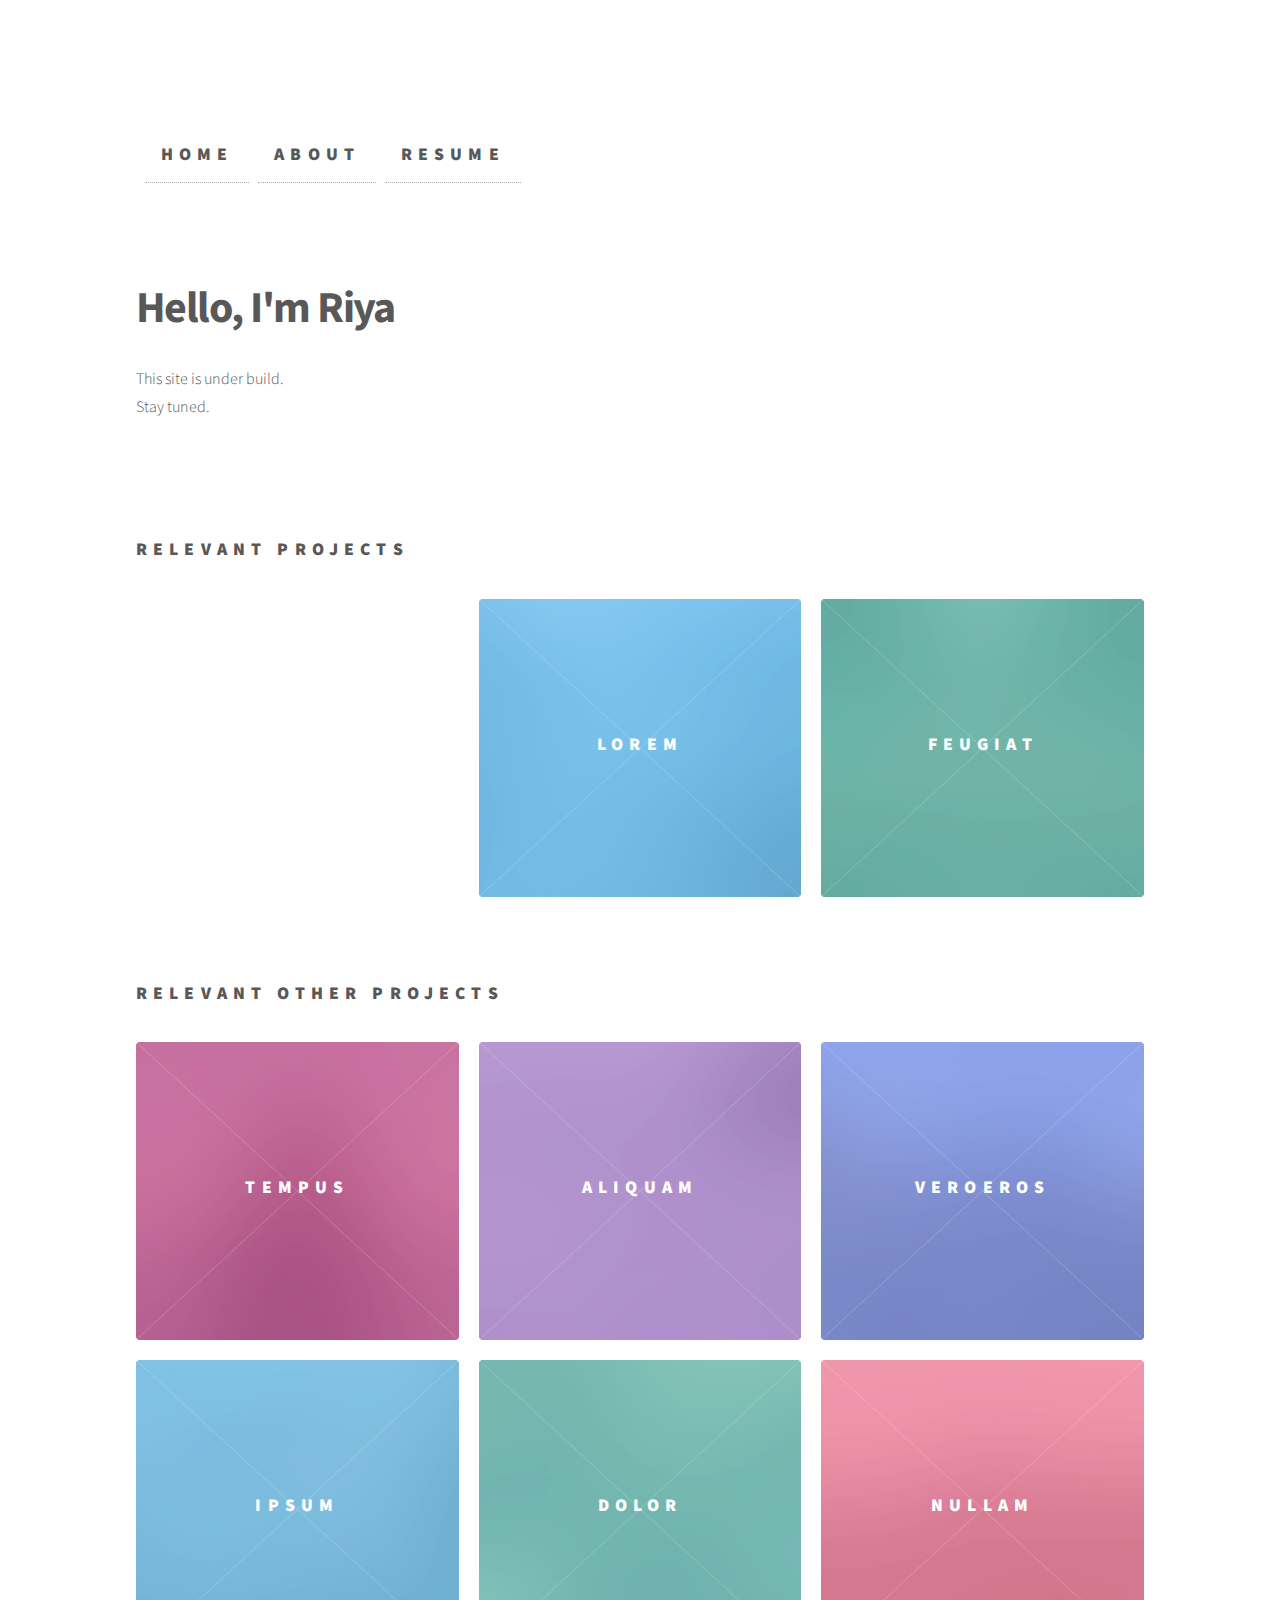
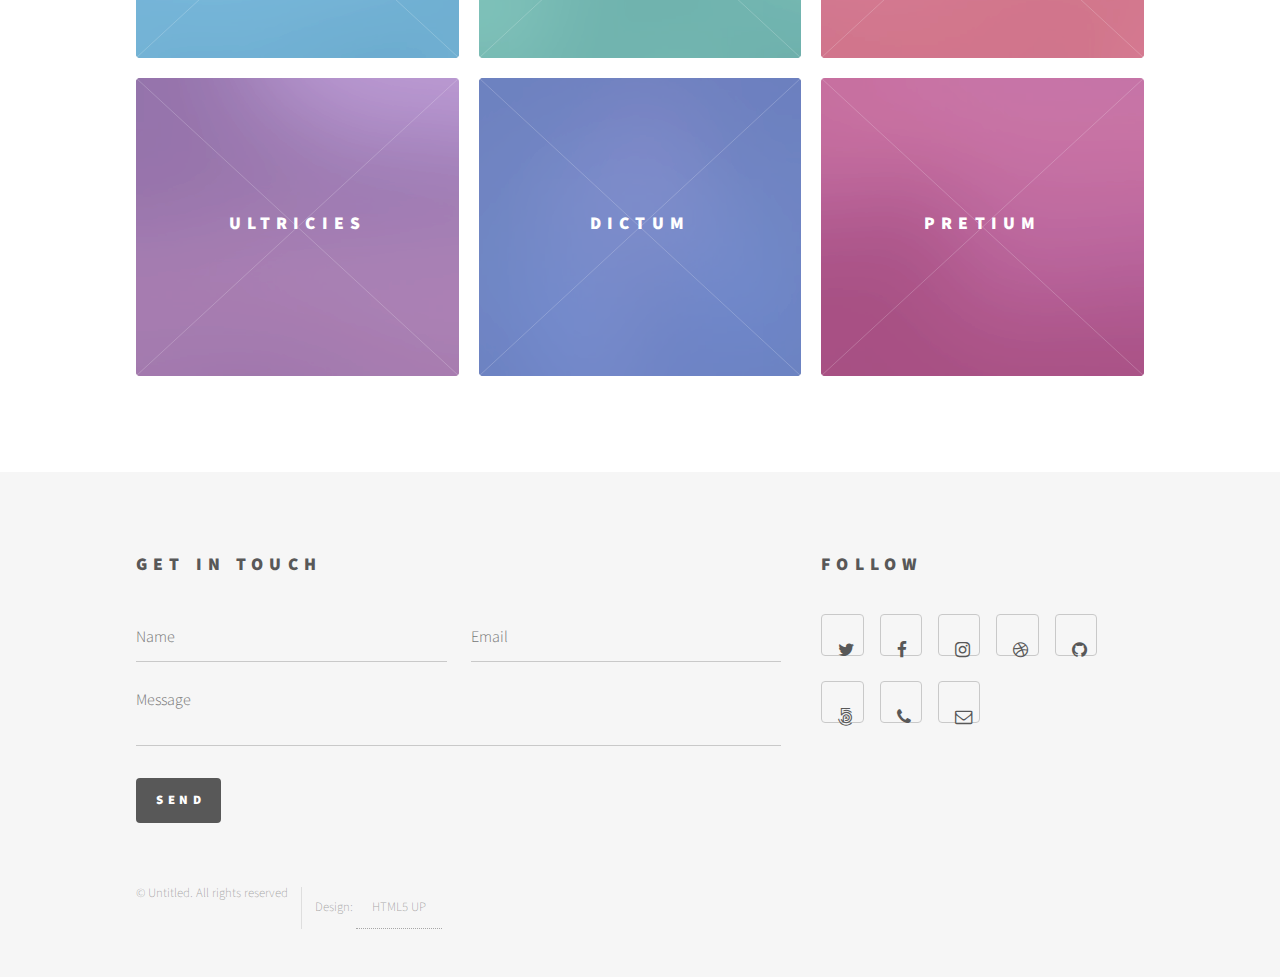
==== commit 2f8a9954: "Initial Commit" ====
--- a/index.html
+++ b/index.html
@@ -1,418 +1,249 @@
-<!DOCTYPE html>
-<html lang="en">
-
-  <head>
-
-    <meta charset="utf-8">
-    <meta name="viewport" content="width=device-width, initial-scale=1, shrink-to-fit=no">
-    <meta name="description" content="">
-    <meta name="author" content="">
-
-    <title>Freelancer - Start Bootstrap Theme</title>
-
-    <!-- Bootstrap core CSS -->
-    <link href="vendor/bootstrap/css/bootstrap.min.css" rel="stylesheet">
-
-    <!-- Custom fonts for this template -->
-    <link href="vendor/fontawesome-free/css/all.min.css" rel="stylesheet" type="text/css">
-    <link href="https://fonts.googleapis.com/css?family=Montserrat:400,700" rel="stylesheet" type="text/css">
-    <link href="https://fonts.googleapis.com/css?family=Lato:400,700,400italic,700italic" rel="stylesheet" type="text/css">
-
-    <!-- Plugin CSS -->
-    <link href="vendor/magnific-popup/magnific-popup.css" rel="stylesheet" type="text/css">
-
-    <!-- Custom styles for this template -->
-    <link href="css/freelancer.min.css" rel="stylesheet">
-
-  </head>
-
-  <body id="page-top">
-
-    <!-- Navigation -->
-    <nav class="navbar navbar-expand-lg bg-secondary fixed-top text-uppercase" id="mainNav">
-      <div class="container">
-        <a class="navbar-brand js-scroll-trigger" href="#page-top">Start Bootstrap</a>
-        <button class="navbar-toggler navbar-toggler-right text-uppercase bg-primary text-white rounded" type="button" data-toggle="collapse" data-target="#navbarResponsive" aria-controls="navbarResponsive" aria-expanded="false" aria-label="Toggle navigation">
-          Menu
-          <i class="fas fa-bars"></i>
-        </button>
-        <div class="collapse navbar-collapse" id="navbarResponsive">
-          <ul class="navbar-nav ml-auto">
-            <li class="nav-item mx-0 mx-lg-1">
-              <a class="nav-link py-3 px-0 px-lg-3 rounded js-scroll-trigger" href="#portfolio">Portfolio</a>
-            </li>
-            <li class="nav-item mx-0 mx-lg-1">
-              <a class="nav-link py-3 px-0 px-lg-3 rounded js-scroll-trigger" href="#about">About</a>
-            </li>
-            <li class="nav-item mx-0 mx-lg-1">
-              <a class="nav-link py-3 px-0 px-lg-3 rounded js-scroll-trigger" href="#contact">Contact</a>
-            </li>
-          </ul>
-        </div>
-      </div>
-    </nav>
-
-    <!-- Header -->
-    <header class="masthead bg-primary text-white text-center">
-      <div class="container">
-        <img class="img-fluid mb-5 d-block mx-auto" src="img/profile.png" alt="">
-        <h1 class="text-uppercase mb-0">Start Bootstrap</h1>
-        <hr class="star-light">
-        <h2 class="font-weight-light mb-0">Web Developer - Graphic Artist - User Experience Designer</h2>
-      </div>
-    </header>
-
-    <!-- Portfolio Grid Section -->
-    <section class="portfolio" id="portfolio">
-      <div class="container">
-        <h2 class="text-center text-uppercase text-secondary mb-0">Portfolio</h2>
-        <hr class="star-dark mb-5">
-        <div class="row">
-          <div class="col-md-6 col-lg-4">
-            <a class="portfolio-item d-block mx-auto" href="#portfolio-modal-1">
-              <div class="portfolio-item-caption d-flex position-absolute h-100 w-100">
-                <div class="portfolio-item-caption-content my-auto w-100 text-center text-white">
-                  <i class="fas fa-search-plus fa-3x"></i>
-                </div>
-              </div>
-              <img class="img-fluid" src="img/portfolio/cabin.png" alt="">
-            </a>
-          </div>
-          <div class="col-md-6 col-lg-4">
-            <a class="portfolio-item d-block mx-auto" href="#portfolio-modal-2">
-              <div class="portfolio-item-caption d-flex position-absolute h-100 w-100">
-                <div class="portfolio-item-caption-content my-auto w-100 text-center text-white">
-                  <i class="fas fa-search-plus fa-3x"></i>
-                </div>
-              </div>
-              <img class="img-fluid" src="img/portfolio/cake.png" alt="">
-            </a>
-          </div>
-          <div class="col-md-6 col-lg-4">
-            <a class="portfolio-item d-block mx-auto" href="#portfolio-modal-3">
-              <div class="portfolio-item-caption d-flex position-absolute h-100 w-100">
-                <div class="portfolio-item-caption-content my-auto w-100 text-center text-white">
-                  <i class="fas fa-search-plus fa-3x"></i>
-                </div>
-              </div>
-              <img class="img-fluid" src="img/portfolio/circus.png" alt="">
-            </a>
-          </div>
-          <div class="col-md-6 col-lg-4">
-            <a class="portfolio-item d-block mx-auto" href="#portfolio-modal-4">
-              <div class="portfolio-item-caption d-flex position-absolute h-100 w-100">
-                <div class="portfolio-item-caption-content my-auto w-100 text-center text-white">
-                  <i class="fas fa-search-plus fa-3x"></i>
-                </div>
-              </div>
-              <img class="img-fluid" src="img/portfolio/game.png" alt="">
-            </a>
-          </div>
-          <div class="col-md-6 col-lg-4">
-            <a class="portfolio-item d-block mx-auto" href="#portfolio-modal-5">
-              <div class="portfolio-item-caption d-flex position-absolute h-100 w-100">
-                <div class="portfolio-item-caption-content my-auto w-100 text-center text-white">
-                  <i class="fas fa-search-plus fa-3x"></i>
-                </div>
-              </div>
-              <img class="img-fluid" src="img/portfolio/safe.png" alt="">
-            </a>
-          </div>
-          <div class="col-md-6 col-lg-4">
-            <a class="portfolio-item d-block mx-auto" href="#portfolio-modal-6">
-              <div class="portfolio-item-caption d-flex position-absolute h-100 w-100">
-                <div class="portfolio-item-caption-content my-auto w-100 text-center text-white">
-                  <i class="fas fa-search-plus fa-3x"></i>
-                </div>
-              </div>
-              <img class="img-fluid" src="img/portfolio/submarine.png" alt="">
-            </a>
-          </div>
-        </div>
-      </div>
-    </section>
-
-    <!-- About Section -->
-    <section class="bg-primary text-white mb-0" id="about">
-      <div class="container">
-        <h2 class="text-center text-uppercase text-white">About</h2>
-        <hr class="star-light mb-5">
-        <div class="row">
-          <div class="col-lg-4 ml-auto">
-            <p class="lead">Freelancer is a free bootstrap theme created by Start Bootstrap. The download includes the complete source files including HTML, CSS, and JavaScript as well as optional LESS stylesheets for easy customization.</p>
-          </div>
-          <div class="col-lg-4 mr-auto">
-            <p class="lead">Whether you're a student looking to showcase your work, a professional looking to attract clients, or a graphic artist looking to share your projects, this template is the perfect starting point!</p>
-          </div>
-        </div>
-        <div class="text-center mt-4">
-          <a class="btn btn-xl btn-outline-light" href="#">
-            <i class="fas fa-download mr-2"></i>
-            Download Now!
-          </a>
-        </div>
-      </div>
-    </section>
-
-    <!-- Contact Section -->
-    <section id="contact">
-      <div class="container">
-        <h2 class="text-center text-uppercase text-secondary mb-0">Contact Me</h2>
-        <hr class="star-dark mb-5">
-        <div class="row">
-          <div class="col-lg-8 mx-auto">
-            <!-- To configure the contact form email address, go to mail/contact_me.php and update the email address in the PHP file on line 19. -->
-            <!-- The form should work on most web servers, but if the form is not working you may need to configure your web server differently. -->
-            <form name="sentMessage" id="contactForm" novalidate="novalidate">
-              <div class="control-group">
-                <div class="form-group floating-label-form-group controls mb-0 pb-2">
-                  <label>Name</label>
-                  <input class="form-control" id="name" type="text" placeholder="Name" required="required" data-validation-required-message="Please enter your name.">
-                  <p class="help-block text-danger"></p>
-                </div>
-              </div>
-              <div class="control-group">
-                <div class="form-group floating-label-form-group controls mb-0 pb-2">
-                  <label>Email Address</label>
-                  <input class="form-control" id="email" type="email" placeholder="Email Address" required="required" data-validation-required-message="Please enter your email address.">
-                  <p class="help-block text-danger"></p>
-                </div>
-              </div>
-              <div class="control-group">
-                <div class="form-group floating-label-form-group controls mb-0 pb-2">
-                  <label>Phone Number</label>
-                  <input class="form-control" id="phone" type="tel" placeholder="Phone Number" required="required" data-validation-required-message="Please enter your phone number.">
-                  <p class="help-block text-danger"></p>
-                </div>
-              </div>
-              <div class="control-group">
-                <div class="form-group floating-label-form-group controls mb-0 pb-2">
-                  <label>Message</label>
-                  <textarea class="form-control" id="message" rows="5" placeholder="Message" required="required" data-validation-required-message="Please enter a message."></textarea>
-                  <p class="help-block text-danger"></p>
-                </div>
-              </div>
-              <br>
-              <div id="success"></div>
-              <div class="form-group">
-                <button type="submit" class="btn btn-primary btn-xl" id="sendMessageButton">Send</button>
-              </div>
-            </form>
-          </div>
-        </div>
-      </div>
-    </section>
-
-    <!-- Footer -->
-    <footer class="footer text-center">
-      <div class="container">
-        <div class="row">
-          <div class="col-md-4 mb-5 mb-lg-0">
-            <h4 class="text-uppercase mb-4">Location</h4>
-            <p class="lead mb-0">2215 John Daniel Drive
-              <br>Clark, MO 65243</p>
-          </div>
-          <div class="col-md-4 mb-5 mb-lg-0">
-            <h4 class="text-uppercase mb-4">Around the Web</h4>
-            <ul class="list-inline mb-0">
-              <li class="list-inline-item">
-                <a class="btn btn-outline-light btn-social text-center rounded-circle" href="#">
-                  <i class="fab fa-fw fa-facebook-f"></i>
-                </a>
-              </li>
-              <li class="list-inline-item">
-                <a class="btn btn-outline-light btn-social text-center rounded-circle" href="#">
-                  <i class="fab fa-fw fa-google-plus-g"></i>
-                </a>
-              </li>
-              <li class="list-inline-item">
-                <a class="btn btn-outline-light btn-social text-center rounded-circle" href="#">
-                  <i class="fab fa-fw fa-twitter"></i>
-                </a>
-              </li>
-              <li class="list-inline-item">
-                <a class="btn btn-outline-light btn-social text-center rounded-circle" href="#">
-                  <i class="fab fa-fw fa-linkedin-in"></i>
-                </a>
-              </li>
-              <li class="list-inline-item">
-                <a class="btn btn-outline-light btn-social text-center rounded-circle" href="#">
-                  <i class="fab fa-fw fa-dribbble"></i>
-                </a>
-              </li>
-            </ul>
-          </div>
-          <div class="col-md-4">
-            <h4 class="text-uppercase mb-4">About Freelancer</h4>
-            <p class="lead mb-0">Freelance is a free to use, open source Bootstrap theme created by
-              <a href="http://startbootstrap.com">Start Bootstrap</a>.</p>
-          </div>
-        </div>
-      </div>
-    </footer>
-
-    <div class="copyright py-4 text-center text-white">
-      <div class="container">
-        <small>Copyright &copy; Your Website 2018</small>
-      </div>
-    </div>
-
-    <!-- Scroll to Top Button (Only visible on small and extra-small screen sizes) -->
-    <div class="scroll-to-top d-lg-none position-fixed ">
-      <a class="js-scroll-trigger d-block text-center text-white rounded" href="#page-top">
-        <i class="fa fa-chevron-up"></i>
-      </a>
-    </div>
-
-    <!-- Portfolio Modals -->
-
-    <!-- Portfolio Modal 1 -->
-    <div class="portfolio-modal mfp-hide" id="portfolio-modal-1">
-      <div class="portfolio-modal-dialog bg-white">
-        <a class="close-button d-none d-md-block portfolio-modal-dismiss" href="#">
-          <i class="fa fa-3x fa-times"></i>
-        </a>
-        <div class="container text-center">
-          <div class="row">
-            <div class="col-lg-8 mx-auto">
-              <h2 class="text-secondary text-uppercase mb-0">Project Name</h2>
-              <hr class="star-dark mb-5">
-              <img class="img-fluid mb-5" src="img/portfolio/cabin.png" alt="">
-              <p class="mb-5">Lorem ipsum dolor sit amet, consectetur adipisicing elit. Mollitia neque assumenda ipsam nihil, molestias magnam, recusandae quos quis inventore quisquam velit asperiores, vitae? Reprehenderit soluta, eos quod consequuntur itaque. Nam.</p>
-              <a class="btn btn-primary btn-lg rounded-pill portfolio-modal-dismiss" href="#">
-                <i class="fa fa-close"></i>
-                Close Project</a>
-            </div>
-          </div>
-        </div>
-      </div>
-    </div>
-
-    <!-- Portfolio Modal 2 -->
-    <div class="portfolio-modal mfp-hide" id="portfolio-modal-2">
-      <div class="portfolio-modal-dialog bg-white">
-        <a class="close-button d-none d-md-block portfolio-modal-dismiss" href="#">
-          <i class="fa fa-3x fa-times"></i>
-        </a>
-        <div class="container text-center">
-          <div class="row">
-            <div class="col-lg-8 mx-auto">
-              <h2 class="text-secondary text-uppercase mb-0">Project Name</h2>
-              <hr class="star-dark mb-5">
-              <img class="img-fluid mb-5" src="img/portfolio/cake.png" alt="">
-              <p class="mb-5">Lorem ipsum dolor sit amet, consectetur adipisicing elit. Mollitia neque assumenda ipsam nihil, molestias magnam, recusandae quos quis inventore quisquam velit asperiores, vitae? Reprehenderit soluta, eos quod consequuntur itaque. Nam.</p>
-              <a class="btn btn-primary btn-lg rounded-pill portfolio-modal-dismiss" href="#">
-                <i class="fa fa-close"></i>
-                Close Project</a>
-            </div>
-          </div>
-        </div>
-      </div>
-    </div>
-
-    <!-- Portfolio Modal 3 -->
-    <div class="portfolio-modal mfp-hide" id="portfolio-modal-3">
-      <div class="portfolio-modal-dialog bg-white">
-        <a class="close-button d-none d-md-block portfolio-modal-dismiss" href="#">
-          <i class="fa fa-3x fa-times"></i>
-        </a>
-        <div class="container text-center">
-          <div class="row">
-            <div class="col-lg-8 mx-auto">
-              <h2 class="text-secondary text-uppercase mb-0">Project Name</h2>
-              <hr class="star-dark mb-5">
-              <img class="img-fluid mb-5" src="img/portfolio/circus.png" alt="">
-              <p class="mb-5">Lorem ipsum dolor sit amet, consectetur adipisicing elit. Mollitia neque assumenda ipsam nihil, molestias magnam, recusandae quos quis inventore quisquam velit asperiores, vitae? Reprehenderit soluta, eos quod consequuntur itaque. Nam.</p>
-              <a class="btn btn-primary btn-lg rounded-pill portfolio-modal-dismiss" href="#">
-                <i class="fa fa-close"></i>
-                Close Project</a>
-            </div>
-          </div>
-        </div>
-      </div>
-    </div>
-
-    <!-- Portfolio Modal 4 -->
-    <div class="portfolio-modal mfp-hide" id="portfolio-modal-4">
-      <div class="portfolio-modal-dialog bg-white">
-        <a class="close-button d-none d-md-block portfolio-modal-dismiss" href="#">
-          <i class="fa fa-3x fa-times"></i>
-        </a>
-        <div class="container text-center">
-          <div class="row">
-            <div class="col-lg-8 mx-auto">
-              <h2 class="text-secondary text-uppercase mb-0">Project Name</h2>
-              <hr class="star-dark mb-5">
-              <img class="img-fluid mb-5" src="img/portfolio/game.png" alt="">
-              <p class="mb-5">Lorem ipsum dolor sit amet, consectetur adipisicing elit. Mollitia neque assumenda ipsam nihil, molestias magnam, recusandae quos quis inventore quisquam velit asperiores, vitae? Reprehenderit soluta, eos quod consequuntur itaque. Nam.</p>
-              <a class="btn btn-primary btn-lg rounded-pill portfolio-modal-dismiss" href="#">
-                <i class="fa fa-close"></i>
-                Close Project</a>
-            </div>
-          </div>
-        </div>
-      </div>
-    </div>
-
-    <!-- Portfolio Modal 5 -->
-    <div class="portfolio-modal mfp-hide" id="portfolio-modal-5">
-      <div class="portfolio-modal-dialog bg-white">
-        <a class="close-button d-none d-md-block portfolio-modal-dismiss" href="#">
-          <i class="fa fa-3x fa-times"></i>
-        </a>
-        <div class="container text-center">
-          <div class="row">
-            <div class="col-lg-8 mx-auto">
-              <h2 class="text-secondary text-uppercase mb-0">Project Name</h2>
-              <hr class="star-dark mb-5">
-              <img class="img-fluid mb-5" src="img/portfolio/safe.png" alt="">
-              <p class="mb-5">Lorem ipsum dolor sit amet, consectetur adipisicing elit. Mollitia neque assumenda ipsam nihil, molestias magnam, recusandae quos quis inventore quisquam velit asperiores, vitae? Reprehenderit soluta, eos quod consequuntur itaque. Nam.</p>
-              <a class="btn btn-primary btn-lg rounded-pill portfolio-modal-dismiss" href="#">
-                <i class="fa fa-close"></i>
-                Close Project</a>
-            </div>
-          </div>
-        </div>
-      </div>
-    </div>
-
-    <!-- Portfolio Modal 6 -->
-    <div class="portfolio-modal mfp-hide" id="portfolio-modal-6">
-      <div class="portfolio-modal-dialog bg-white">
-        <a class="close-button d-none d-md-block portfolio-modal-dismiss" href="#">
-          <i class="fa fa-3x fa-times"></i>
-        </a>
-        <div class="container text-center">
-          <div class="row">
-            <div class="col-lg-8 mx-auto">
-              <h2 class="text-secondary text-uppercase mb-0">Project Name</h2>
-              <hr class="star-dark mb-5">
-              <img class="img-fluid mb-5" src="img/portfolio/submarine.png" alt="">
-              <p class="mb-5">Lorem ipsum dolor sit amet, consectetur adipisicing elit. Mollitia neque assumenda ipsam nihil, molestias magnam, recusandae quos quis inventore quisquam velit asperiores, vitae? Reprehenderit soluta, eos quod consequuntur itaque. Nam.</p>
-              <a class="btn btn-primary btn-lg rounded-pill portfolio-modal-dismiss" href="#">
-                <i class="fa fa-close"></i>
-                Close Project</a>
-            </div>
-          </div>
-        </div>
-      </div>
-    </div>
-
-    <!-- Bootstrap core JavaScript -->
-    <script src="vendor/jquery/jquery.min.js"></script>
-    <script src="vendor/bootstrap/js/bootstrap.bundle.min.js"></script>
-
-    <!-- Plugin JavaScript -->
-    <script src="vendor/jquery-easing/jquery.easing.min.js"></script>
-    <script src="vendor/magnific-popup/jquery.magnific-popup.min.js"></script>
-
-    <!-- Contact Form JavaScript -->
-    <script src="js/jqBootstrapValidation.js"></script>
-    <script src="js/contact_me.js"></script>
-
-    <!-- Custom scripts for this template -->
-    <script src="js/freelancer.min.js"></script>
-
-  </body>
-
+<!DOCTYPE HTML>
+<!--
+	Phantom by HTML5 UP
+	html5up.net | @ajlkn
+	Free for personal and commercial use under the CCA 3.0 license (html5up.net/license)
+-->
+<html>
+	<head>
+		<title>Phantom by HTML5 UP</title>
+		<meta charset="utf-8" />
+		<meta name="viewport" content="width=device-width, initial-scale=1, user-scalable=no" />
+		<link rel="stylesheet" href="assets/css/main.css" />
+		<noscript><link rel="stylesheet" href="assets/css/noscript.css" /></noscript>
+	</head>
+	<body class="is-preload">
+		<!-- Wrapper -->
+			<div id="wrapper">
+
+				<!-- Header -->
+				<!-- Navigation bar -->
+						<header id="header">
+						<div class="inner">
+							<h2><ul>
+						   <li><a href="index.html">Home</a></li>
+						   <li><a href="about.html">About</a></li>
+						   <li><a href="resume.html">Resume</a></li>
+						 </ul></h2>
+					 </div>
+					 </header>
+
+				<!-- Main -->
+					<div id="main">
+						<div class="inner">
+							<header>
+								<h1>Hello, I'm Riya <br />
+								</h1>
+								<p>This site is under build.<br />
+									Stay tuned. </p>
+								<!-- <p>I am passionate about strategic problem-solving<br />
+									and interested in creating inclusive user experiences. <a href="about.html">More about me</a> </p> -->
+							</header>
+
+
+							<br>
+							<br>
+							<br>
+							<header>
+							<h2>Relevant projects<p></h2>
+							</header>
+
+							<section class="tiles">
+								<article class="style1">
+									<span class="image">
+										<img src="images/project1_final.PNG" alt="" />
+									</span>
+									<a href="generic.html">
+										<h2>Proj1</h2>
+										<div class="content">
+											<p>Project 1.</p>
+										</div>
+									</a>
+								</article>
+								<article class="style2">
+									<span class="image">
+										<img src="images/pic02.jpg" alt="" />
+									</span>
+									<a href="generic.html">
+										<h2>Lorem</h2>
+										<div class="content">
+											<p>Sed nisl arcu euismod sit amet nisi lorem etiam dolor veroeros et feugiat.</p>
+										</div>
+									</a>
+								</article>
+								<article class="style3">
+									<span class="image">
+										<img src="images/pic03.jpg" alt="" />
+									</span>
+									<a href="generic.html">
+										<h2>Feugiat</h2>
+										<div class="content">
+											<p>Sed nisl arcu euismod sit amet nisi lorem etiam dolor veroeros et feugiat.</p>
+										</div>
+									</a>
+								</article>
+							</section>
+
+								<br>
+								<br>
+								<br>
+								<header>
+									<h2>Relevant other projects</h2>
+								</header>
+
+								<section class="tiles">
+								<article class="style4">
+									<span class="image">
+										<img src="images/pic04.jpg" alt="" />
+									</span>
+									<a href="generic.html">
+										<h2>Tempus</h2>
+										<div class="content">
+											<p>Sed nisl arcu euismod sit amet nisi lorem etiam dolor veroeros et feugiat.</p>
+										</div>
+									</a>
+								</article>
+								<article class="style5">
+									<span class="image">
+										<img src="images/pic05.jpg" alt="" />
+									</span>
+									<a href="generic.html">
+										<h2>Aliquam</h2>
+										<div class="content">
+											<p>Sed nisl arcu euismod sit amet nisi lorem etiam dolor veroeros et feugiat.</p>
+										</div>
+									</a>
+								</article>
+								<article class="style6">
+									<span class="image">
+										<img src="images/pic06.jpg" alt="" />
+									</span>
+									<a href="generic.html">
+										<h2>Veroeros</h2>
+										<div class="content">
+											<p>Sed nisl arcu euismod sit amet nisi lorem etiam dolor veroeros et feugiat.</p>
+										</div>
+									</a>
+								</article>
+								<article class="style2">
+									<span class="image">
+										<img src="images/pic07.jpg" alt="" />
+									</span>
+									<a href="generic.html">
+										<h2>Ipsum</h2>
+										<div class="content">
+											<p>Sed nisl arcu euismod sit amet nisi lorem etiam dolor veroeros et feugiat.</p>
+										</div>
+									</a>
+								</article>
+								<article class="style3">
+									<span class="image">
+										<img src="images/pic08.jpg" alt="" />
+									</span>
+									<a href="generic.html">
+										<h2>Dolor</h2>
+										<div class="content">
+											<p>Sed nisl arcu euismod sit amet nisi lorem etiam dolor veroeros et feugiat.</p>
+										</div>
+									</a>
+								</article>
+								<article class="style1">
+									<span class="image">
+										<img src="images/pic09.jpg" alt="" />
+									</span>
+									<a href="generic.html">
+										<h2>Nullam</h2>
+										<div class="content">
+											<p>Sed nisl arcu euismod sit amet nisi lorem etiam dolor veroeros et feugiat.</p>
+										</div>
+									</a>
+								</article>
+								<article class="style5">
+									<span class="image">
+										<img src="images/pic10.jpg" alt="" />
+									</span>
+									<a href="generic.html">
+										<h2>Ultricies</h2>
+										<div class="content">
+											<p>Sed nisl arcu euismod sit amet nisi lorem etiam dolor veroeros et feugiat.</p>
+										</div>
+									</a>
+								</article>
+								<article class="style6">
+									<span class="image">
+										<img src="images/pic11.jpg" alt="" />
+									</span>
+									<a href="generic.html">
+										<h2>Dictum</h2>
+										<div class="content">
+											<p>Sed nisl arcu euismod sit amet nisi lorem etiam dolor veroeros et feugiat.</p>
+										</div>
+									</a>
+								</article>
+								<article class="style4">
+									<span class="image">
+										<img src="images/pic12.jpg" alt="" />
+									</span>
+									<a href="generic.html">
+										<h2>Pretium</h2>
+										<div class="content">
+											<p>Sed nisl arcu euismod sit amet nisi lorem etiam dolor veroeros et feugiat.</p>
+										</div>
+									</a>
+								</article>
+							</section>
+						</div>
+					</div>
+
+				<!-- Footer -->
+					<footer id="footer">
+						<div class="inner">
+							<section>
+								<h2>Get in touch</h2>
+								<form method="post" action="#">
+									<div class="fields">
+										<div class="field half">
+											<input type="text" name="name" id="name" placeholder="Name" />
+										</div>
+										<div class="field half">
+											<input type="email" name="email" id="email" placeholder="Email" />
+										</div>
+										<div class="field">
+											<textarea name="message" id="message" placeholder="Message"></textarea>
+										</div>
+									</div>
+									<ul class="actions">
+										<li><input type="submit" value="Send" class="primary" /></li>
+									</ul>
+								</form>
+							</section>
+							<section>
+								<h2>Follow</h2>
+								<ul class="icons">
+									<li><a href="#" class="icon style2 fa-twitter"><span class="label">Twitter</span></a></li>
+									<li><a href="#" class="icon style2 fa-facebook"><span class="label">Facebook</span></a></li>
+									<li><a href="#" class="icon style2 fa-instagram"><span class="label">Instagram</span></a></li>
+									<li><a href="#" class="icon style2 fa-dribbble"><span class="label">Dribbble</span></a></li>
+									<li><a href="#" class="icon style2 fa-github"><span class="label">GitHub</span></a></li>
+									<li><a href="#" class="icon style2 fa-500px"><span class="label">500px</span></a></li>
+									<li><a href="#" class="icon style2 fa-phone"><span class="label">Phone</span></a></li>
+									<li><a href="#" class="icon style2 fa-envelope-o"><span class="label">Email</span></a></li>
+								</ul>
+							</section>
+							<ul class="copyright">
+								<li>&copy; Untitled. All rights reserved</li><li>Design: <a href="http://html5up.net">HTML5 UP</a></li>
+							</ul>
+						</div>
+					</footer>
+
+			</div>
+
+		<!-- Scripts -->
+			<script src="assets/js/jquery.min.js"></script>
+			<script src="assets/js/browser.min.js"></script>
+			<script src="assets/js/breakpoints.min.js"></script>
+			<script src="assets/js/util.js"></script>
+			<script src="assets/js/main.js"></script>
+
+	</body>
 </html>
--- a/assets/css/main.css
+++ b/assets/css/main.css
@@ -0,0 +1,3244 @@
+@import url(font-awesome.min.css);
+@import url("https://fonts.googleapis.com/css?family=Source+Sans+Pro:300,700,900");
+
+/*
+	Phantom by HTML5 UP
+	html5up.net | @ajlkn
+	Free for personal and commercial use under the CCA 3.0 license (html5up.net/license)
+*/
+
+html, body, div, span, applet, object,
+iframe, h1, h2, h3, h4, h5, h6, p, blockquote,
+pre, a, abbr, acronym, address, big, cite,
+code, del, dfn, em, img, ins, kbd, q, s, samp,
+small, strike, strong, sub, sup, tt, var, b,
+u, i, center, dl, dt, dd, ol, ul, li, fieldset,
+form, label, legend, table, caption, tbody,
+tfoot, thead, tr, th, td, article, aside,
+canvas, details, embed, figure, figcaption,
+footer, header, hgroup, menu, nav, output, ruby,
+section, summary, time, mark, audio, video {
+	margin: 0;
+	padding: 0;
+	border: 0;
+	font-size: 100%;
+	font: inherit;
+	vertical-align: baseline;}
+
+article, aside, details, figcaption, figure,
+footer, header, hgroup, menu, nav, section {
+	display: block;}
+
+body {
+	line-height: 1;
+}
+
+ol, ul {
+	list-style: none;
+}
+
+blockquote, q {
+	quotes: none;
+}
+
+	blockquote:before, blockquote:after, q:before, q:after {
+		content: '';
+		content: none;
+	}
+
+table {
+	border-collapse: collapse;
+	border-spacing: 0;
+}
+
+body {
+	-webkit-text-size-adjust: none;
+}
+
+mark {
+	background-color: transparent;
+	color: inherit;
+}
+
+input::-moz-focus-inner {
+	border: 0;
+	padding: 0;
+}
+
+input, select, textarea {
+	-moz-appearance: none;
+	-webkit-appearance: none;
+	-ms-appearance: none;
+	appearance: none;
+}
+
+/* Basic */
+
+	@-ms-viewport {
+		width: device-width;
+	}
+
+	body {
+		-ms-overflow-style: scrollbar;
+	}
+
+	@media screen and (max-width: 480px) {
+
+		html, body {
+			min-width: 320px;
+		}
+
+	}
+
+	html {
+		box-sizing: border-box;
+	}
+
+	*, *:before, *:after {
+		box-sizing: inherit;
+	}
+
+	body {
+		background: #ffffff;
+	}
+
+		body.is-preload *, body.is-preload *:before, body.is-preload *:after {
+			-moz-animation: none !important;
+			-webkit-animation: none !important;
+			-ms-animation: none !important;
+			animation: none !important;
+			-moz-transition: none !important;
+			-webkit-transition: none !important;
+			-ms-transition: none !important;
+			transition: none !important;
+		}
+
+/* Type */
+
+	body, input, select, textarea {
+		color: #585858;
+		font-family: "Source Sans Pro", Helvetica, sans-serif;
+		font-size: 16pt;
+		font-weight: 300;
+		line-height: 1.75;
+	}
+
+		@media screen and (max-width: 1680px) {
+
+			body, input, select, textarea {
+				font-size: 14pt;
+			}
+
+		}
+
+		@media screen and (max-width: 1280px) {
+
+			body, input, select, textarea {
+				font-size: 12pt;
+			}
+
+		}
+
+	a {
+		-moz-transition: border-bottom-color 0.2s ease, color 0.2s ease;
+		-webkit-transition: border-bottom-color 0.2s ease, color 0.2s ease;
+		-ms-transition: border-bottom-color 0.2s ease, color 0.2s ease;
+		transition: border-bottom-color 0.2s ease, color 0.2s ease;
+		text-decoration: none;
+		color: #585858;
+		border-bottom: dotted 1px rgba(88, 88, 88, 0.5);
+	}
+
+		a:hover {
+			border-bottom-color: transparent;
+			color: #f2849e !important;
+		}
+
+	strong, b {
+		font-weight: 900;
+	}
+
+	em, i {
+		font-style: italic;
+	}
+
+	p {
+		margin: 0 0 2em 0;
+	}
+
+	h1 {
+		font-size: 2.75em;
+		font-weight: 700;
+		line-height: 1.3;
+		margin: 0 0 1em 0;
+		letter-spacing: -0.035em;
+	}
+
+		h1 a {
+			color: inherit;
+		}
+
+		@media screen and (max-width: 736px) {
+
+			h1 {
+				font-size: 2em;
+				margin: 0 0 1em 0;
+			}
+
+		}
+
+		@media screen and (max-width: 360px) {
+
+			h1 {
+				font-size: 1.75em;
+			}
+
+		}
+
+	h2, h3, h4, h5, h6 {
+		font-weight: 900;
+		line-height: 1.5;
+		margin: 0 0 2em 0;
+		text-transform: uppercase;
+		letter-spacing: 0.35em;
+	}
+
+		h2 a, h3 a, h4 a, h5 a, h6 a {
+			color: inherit;
+		}
+
+	h2 {
+		font-size: 1.1em;
+	}
+
+	h3 {
+		font-size: 1em;
+	}
+
+	h4 {
+		font-size: 0.8em;
+	}
+
+	h5 {
+		font-size: 0.8em;
+	}
+
+	h6 {
+		font-size: 0.8em;
+	}
+
+	@media screen and (max-width: 980px) {
+
+		h1 br, h2 br, h3 br, h4 br, h5 br, h6 br {
+			display: none;
+		}
+
+	}
+
+	@media screen and (max-width: 736px) {
+
+		h2 {
+			font-size: 1em;
+		}
+
+		h3 {
+			font-size: 0.8em;
+		}
+
+	}
+
+	sub {
+		font-size: 0.8em;
+		position: relative;
+		top: 0.5em;
+	}
+
+	sup {
+		font-size: 0.8em;
+		position: relative;
+		top: -0.5em;
+	}
+
+	blockquote {
+		border-left: solid 4px #c9c9c9;
+		font-style: italic;
+		margin: 0 0 2em 0;
+		padding: 0.5em 0 0.5em 2em;
+	}
+
+	code {
+		background: rgba(144, 144, 144, 0.075);
+		border-radius: 4px;
+		border: solid 1px #c9c9c9;
+		font-family: "Courier New", monospace;
+		font-size: 0.9em;
+		margin: 0 0.25em;
+		padding: 0.25em 0.65em;
+	}
+
+	pre {
+		-webkit-overflow-scrolling: touch;
+		font-family: "Courier New", monospace;
+		font-size: 0.9em;
+		margin: 0 0 2em 0;
+	}
+
+		pre code {
+			display: block;
+			line-height: 1.75;
+			padding: 1em 1.5em;
+			overflow-x: auto;
+		}
+
+	hr {
+		border: 0;
+		border-bottom: solid 1px #c9c9c9;
+		margin: 2em 0;
+	}
+
+		hr.major {
+			margin: 3em 0;
+		}
+
+	.align-left {
+		text-align: left;
+	}
+
+	.align-center {
+		text-align: center;
+	}
+
+	.align-right {
+		text-align: right;
+	}
+
+/* Row */
+
+	.row {
+		display: flex;
+		flex-wrap: wrap;
+		box-sizing: border-box;
+		align-items: stretch;
+	}
+
+		.row > * {
+			box-sizing: border-box;
+		}
+
+		.row.gtr-uniform > * > :last-child {
+			margin-bottom: 0;
+		}
+
+		.row.aln-left {
+			justify-content: flex-start;
+		}
+
+		.row.aln-center {
+			justify-content: center;
+		}
+
+		.row.aln-right {
+			justify-content: flex-end;
+		}
+
+		.row.aln-top {
+			align-items: flex-start;
+		}
+
+		.row.aln-middle {
+			align-items: center;
+		}
+
+		.row.aln-bottom {
+			align-items: flex-end;
+		}
+
+		.row > .imp {
+			order: -1;
+		}
+
+		.row > .col-1 {
+			width: 8.3333333333%;
+		}
+
+		.row > .off-1 {
+			margin-left: 8.3333333333%;
+		}
+
+		.row > .col-2 {
+			width: 16.6666666667%;
+		}
+
+		.row > .off-2 {
+			margin-left: 16.6666666667%;
+		}
+
+		.row > .col-3 {
+			width: 25%;
+		}
+
+		.row > .off-3 {
+			margin-left: 25%;
+		}
+
+		.row > .col-4 {
+			width: 33.3333333333%;
+		}
+
+		.row > .off-4 {
+			margin-left: 33.3333333333%;
+		}
+
+		.row > .col-5 {
+			width: 41.6666666667%;
+		}
+
+		.row > .off-5 {
+			margin-left: 41.6666666667%;
+		}
+
+		.row > .col-6 {
+			width: 50%;
+		}
+
+		.row > .off-6 {
+			margin-left: 50%;
+		}
+
+		.row > .col-7 {
+			width: 58.3333333333%;
+		}
+
+		.row > .off-7 {
+			margin-left: 58.3333333333%;
+		}
+
+		.row > .col-8 {
+			width: 66.6666666667%;
+		}
+
+		.row > .off-8 {
+			margin-left: 66.6666666667%;
+		}
+
+		.row > .col-9 {
+			width: 75%;
+		}
+
+		.row > .off-9 {
+			margin-left: 75%;
+		}
+
+		.row > .col-10 {
+			width: 83.3333333333%;
+		}
+
+		.row > .off-10 {
+			margin-left: 83.3333333333%;
+		}
+
+		.row > .col-11 {
+			width: 91.6666666667%;
+		}
+
+		.row > .off-11 {
+			margin-left: 91.6666666667%;
+		}
+
+		.row > .col-12 {
+			width: 100%;
+		}
+
+		.row > .off-12 {
+			margin-left: 100%;
+		}
+
+		.row.gtr-0 {
+			margin-top: 0;
+			margin-left: 0em;
+		}
+
+			.row.gtr-0 > * {
+				padding: 0 0 0 0em;
+			}
+
+			.row.gtr-0.gtr-uniform {
+				margin-top: 0em;
+			}
+
+				.row.gtr-0.gtr-uniform > * {
+					padding-top: 0em;
+				}
+
+		.row.gtr-25 {
+			margin-top: 0;
+			margin-left: -0.5em;
+		}
+
+			.row.gtr-25 > * {
+				padding: 0 0 0 0.5em;
+			}
+
+			.row.gtr-25.gtr-uniform {
+				margin-top: -0.5em;
+			}
+
+				.row.gtr-25.gtr-uniform > * {
+					padding-top: 0.5em;
+				}
+
+		.row.gtr-50 {
+			margin-top: 0;
+			margin-left: -1em;
+		}
+
+			.row.gtr-50 > * {
+				padding: 0 0 0 1em;
+			}
+
+			.row.gtr-50.gtr-uniform {
+				margin-top: -1em;
+			}
+
+				.row.gtr-50.gtr-uniform > * {
+					padding-top: 1em;
+				}
+
+		.row {
+			margin-top: 0;
+			margin-left: -2em;
+		}
+
+			.row > * {
+				padding: 0 0 0 2em;
+			}
+
+			.row.gtr-uniform {
+				margin-top: -2em;
+			}
+
+				.row.gtr-uniform > * {
+					padding-top: 2em;
+				}
+
+		.row.gtr-150 {
+			margin-top: 0;
+			margin-left: -3em;
+		}
+
+			.row.gtr-150 > * {
+				padding: 0 0 0 3em;
+			}
+
+			.row.gtr-150.gtr-uniform {
+				margin-top: -3em;
+			}
+
+				.row.gtr-150.gtr-uniform > * {
+					padding-top: 3em;
+				}
+
+		.row.gtr-200 {
+			margin-top: 0;
+			margin-left: -4em;
+		}
+
+			.row.gtr-200 > * {
+				padding: 0 0 0 4em;
+			}
+
+			.row.gtr-200.gtr-uniform {
+				margin-top: -4em;
+			}
+
+				.row.gtr-200.gtr-uniform > * {
+					padding-top: 4em;
+				}
+
+		@media screen and (max-width: 1680px) {
+
+			.row {
+				display: flex;
+				flex-wrap: wrap;
+				box-sizing: border-box;
+				align-items: stretch;
+			}
+
+				.row > * {
+					box-sizing: border-box;
+				}
+
+				.row.gtr-uniform > * > :last-child {
+					margin-bottom: 0;
+				}
+
+				.row.aln-left {
+					justify-content: flex-start;
+				}
+
+				.row.aln-center {
+					justify-content: center;
+				}
+
+				.row.aln-right {
+					justify-content: flex-end;
+				}
+
+				.row.aln-top {
+					align-items: flex-start;
+				}
+
+				.row.aln-middle {
+					align-items: center;
+				}
+
+				.row.aln-bottom {
+					align-items: flex-end;
+				}
+
+				.row > .imp-xlarge {
+					order: -1;
+				}
+
+				.row > .col-1-xlarge {
+					width: 8.3333333333%;
+				}
+
+				.row > .off-1-xlarge {
+					margin-left: 8.3333333333%;
+				}
+
+				.row > .col-2-xlarge {
+					width: 16.6666666667%;
+				}
+
+				.row > .off-2-xlarge {
+					margin-left: 16.6666666667%;
+				}
+
+				.row > .col-3-xlarge {
+					width: 25%;
+				}
+
+				.row > .off-3-xlarge {
+					margin-left: 25%;
+				}
+
+				.row > .col-4-xlarge {
+					width: 33.3333333333%;
+				}
+
+				.row > .off-4-xlarge {
+					margin-left: 33.3333333333%;
+				}
+
+				.row > .col-5-xlarge {
+					width: 41.6666666667%;
+				}
+
+				.row > .off-5-xlarge {
+					margin-left: 41.6666666667%;
+				}
+
+				.row > .col-6-xlarge {
+					width: 50%;
+				}
+
+				.row > .off-6-xlarge {
+					margin-left: 50%;
+				}
+
+				.row > .col-7-xlarge {
+					width: 58.3333333333%;
+				}
+
+				.row > .off-7-xlarge {
+					margin-left: 58.3333333333%;
+				}
+
+				.row > .col-8-xlarge {
+					width: 66.6666666667%;
+				}
+
+				.row > .off-8-xlarge {
+					margin-left: 66.6666666667%;
+				}
+
+				.row > .col-9-xlarge {
+					width: 75%;
+				}
+
+				.row > .off-9-xlarge {
+					margin-left: 75%;
+				}
+
+				.row > .col-10-xlarge {
+					width: 83.3333333333%;
+				}
+
+				.row > .off-10-xlarge {
+					margin-left: 83.3333333333%;
+				}
+
+				.row > .col-11-xlarge {
+					width: 91.6666666667%;
+				}
+
+				.row > .off-11-xlarge {
+					margin-left: 91.6666666667%;
+				}
+
+				.row > .col-12-xlarge {
+					width: 100%;
+				}
+
+				.row > .off-12-xlarge {
+					margin-left: 100%;
+				}
+
+				.row.gtr-0 {
+					margin-top: 0;
+					margin-left: 0em;
+				}
+
+					.row.gtr-0 > * {
+						padding: 0 0 0 0em;
+					}
+
+					.row.gtr-0.gtr-uniform {
+						margin-top: 0em;
+					}
+
+						.row.gtr-0.gtr-uniform > * {
+							padding-top: 0em;
+						}
+
+				.row.gtr-25 {
+					margin-top: 0;
+					margin-left: -0.5em;
+				}
+
+					.row.gtr-25 > * {
+						padding: 0 0 0 0.5em;
+					}
+
+					.row.gtr-25.gtr-uniform {
+						margin-top: -0.5em;
+					}
+
+						.row.gtr-25.gtr-uniform > * {
+							padding-top: 0.5em;
+						}
+
+				.row.gtr-50 {
+					margin-top: 0;
+					margin-left: -1em;
+				}
+
+					.row.gtr-50 > * {
+						padding: 0 0 0 1em;
+					}
+
+					.row.gtr-50.gtr-uniform {
+						margin-top: -1em;
+					}
+
+						.row.gtr-50.gtr-uniform > * {
+							padding-top: 1em;
+						}
+
+				.row {
+					margin-top: 0;
+					margin-left: -2em;
+				}
+
+					.row > * {
+						padding: 0 0 0 2em;
+					}
+
+					.row.gtr-uniform {
+						margin-top: -2em;
+					}
+
+						.row.gtr-uniform > * {
+							padding-top: 2em;
+						}
+
+				.row.gtr-150 {
+					margin-top: 0;
+					margin-left: -3em;
+				}
+
+					.row.gtr-150 > * {
+						padding: 0 0 0 3em;
+					}
+
+					.row.gtr-150.gtr-uniform {
+						margin-top: -3em;
+					}
+
+						.row.gtr-150.gtr-uniform > * {
+							padding-top: 3em;
+						}
+
+				.row.gtr-200 {
+					margin-top: 0;
+					margin-left: -4em;
+				}
+
+					.row.gtr-200 > * {
+						padding: 0 0 0 4em;
+					}
+
+					.row.gtr-200.gtr-uniform {
+						margin-top: -4em;
+					}
+
+						.row.gtr-200.gtr-uniform > * {
+							padding-top: 4em;
+						}
+
+		}
+
+		@media screen and (max-width: 1280px) {
+
+			.row {
+				display: flex;
+				flex-wrap: wrap;
+				box-sizing: border-box;
+				align-items: stretch;
+			}
+
+				.row > * {
+					box-sizing: border-box;
+				}
+
+				.row.gtr-uniform > * > :last-child {
+					margin-bottom: 0;
+				}
+
+				.row.aln-left {
+					justify-content: flex-start;
+				}
+
+				.row.aln-center {
+					justify-content: center;
+				}
+
+				.row.aln-right {
+					justify-content: flex-end;
+				}
+
+				.row.aln-top {
+					align-items: flex-start;
+				}
+
+				.row.aln-middle {
+					align-items: center;
+				}
+
+				.row.aln-bottom {
+					align-items: flex-end;
+				}
+
+				.row > .imp-large {
+					order: -1;
+				}
+
+				.row > .col-1-large {
+					width: 8.3333333333%;
+				}
+
+				.row > .off-1-large {
+					margin-left: 8.3333333333%;
+				}
+
+				.row > .col-2-large {
+					width: 16.6666666667%;
+				}
+
+				.row > .off-2-large {
+					margin-left: 16.6666666667%;
+				}
+
+				.row > .col-3-large {
+					width: 25%;
+				}
+
+				.row > .off-3-large {
+					margin-left: 25%;
+				}
+
+				.row > .col-4-large {
+					width: 33.3333333333%;
+				}
+
+				.row > .off-4-large {
+					margin-left: 33.3333333333%;
+				}
+
+				.row > .col-5-large {
+					width: 41.6666666667%;
+				}
+
+				.row > .off-5-large {
+					margin-left: 41.6666666667%;
+				}
+
+				.row > .col-6-large {
+					width: 50%;
+				}
+
+				.row > .off-6-large {
+					margin-left: 50%;
+				}
+
+				.row > .col-7-large {
+					width: 58.3333333333%;
+				}
+
+				.row > .off-7-large {
+					margin-left: 58.3333333333%;
+				}
+
+				.row > .col-8-large {
+					width: 66.6666666667%;
+				}
+
+				.row > .off-8-large {
+					margin-left: 66.6666666667%;
+				}
+
+				.row > .col-9-large {
+					width: 75%;
+				}
+
+				.row > .off-9-large {
+					margin-left: 75%;
+				}
+
+				.row > .col-10-large {
+					width: 83.3333333333%;
+				}
+
+				.row > .off-10-large {
+					margin-left: 83.3333333333%;
+				}
+
+				.row > .col-11-large {
+					width: 91.6666666667%;
+				}
+
+				.row > .off-11-large {
+					margin-left: 91.6666666667%;
+				}
+
+				.row > .col-12-large {
+					width: 100%;
+				}
+
+				.row > .off-12-large {
+					margin-left: 100%;
+				}
+
+				.row.gtr-0 {
+					margin-top: 0;
+					margin-left: 0em;
+				}
+
+					.row.gtr-0 > * {
+						padding: 0 0 0 0em;
+					}
+
+					.row.gtr-0.gtr-uniform {
+						margin-top: 0em;
+					}
+
+						.row.gtr-0.gtr-uniform > * {
+							padding-top: 0em;
+						}
+
+				.row.gtr-25 {
+					margin-top: 0;
+					margin-left: -0.5em;
+				}
+
+					.row.gtr-25 > * {
+						padding: 0 0 0 0.5em;
+					}
+
+					.row.gtr-25.gtr-uniform {
+						margin-top: -0.5em;
+					}
+
+						.row.gtr-25.gtr-uniform > * {
+							padding-top: 0.5em;
+						}
+
+				.row.gtr-50 {
+					margin-top: 0;
+					margin-left: -1em;
+				}
+
+					.row.gtr-50 > * {
+						padding: 0 0 0 1em;
+					}
+
+					.row.gtr-50.gtr-uniform {
+						margin-top: -1em;
+					}
+
+						.row.gtr-50.gtr-uniform > * {
+							padding-top: 1em;
+						}
+
+				.row {
+					margin-top: 0;
+					margin-left: -2em;
+				}
+
+					.row > * {
+						padding: 0 0 0 2em;
+					}
+
+					.row.gtr-uniform {
+						margin-top: -2em;
+					}
+
+						.row.gtr-uniform > * {
+							padding-top: 2em;
+						}
+
+				.row.gtr-150 {
+					margin-top: 0;
+					margin-left: -3em;
+				}
+
+					.row.gtr-150 > * {
+						padding: 0 0 0 3em;
+					}
+
+					.row.gtr-150.gtr-uniform {
+						margin-top: -3em;
+					}
+
+						.row.gtr-150.gtr-uniform > * {
+							padding-top: 3em;
+						}
+
+				.row.gtr-200 {
+					margin-top: 0;
+					margin-left: -4em;
+				}
+
+					.row.gtr-200 > * {
+						padding: 0 0 0 4em;
+					}
+
+					.row.gtr-200.gtr-uniform {
+						margin-top: -4em;
+					}
+
+						.row.gtr-200.gtr-uniform > * {
+							padding-top: 4em;
+						}
+
+		}
+
+		@media screen and (max-width: 980px) {
+
+			.row {
+				display: flex;
+				flex-wrap: wrap;
+				box-sizing: border-box;
+				align-items: stretch;
+			}
+
+				.row > * {
+					box-sizing: border-box;
+				}
+
+				.row.gtr-uniform > * > :last-child {
+					margin-bottom: 0;
+				}
+
+				.row.aln-left {
+					justify-content: flex-start;
+				}
+
+				.row.aln-center {
+					justify-content: center;
+				}
+
+				.row.aln-right {
+					justify-content: flex-end;
+				}
+
+				.row.aln-top {
+					align-items: flex-start;
+				}
+
+				.row.aln-middle {
+					align-items: center;
+				}
+
+				.row.aln-bottom {
+					align-items: flex-end;
+				}
+
+				.row > .imp-medium {
+					order: -1;
+				}
+
+				.row > .col-1-medium {
+					width: 8.3333333333%;
+				}
+
+				.row > .off-1-medium {
+					margin-left: 8.3333333333%;
+				}
+
+				.row > .col-2-medium {
+					width: 16.6666666667%;
+				}
+
+				.row > .off-2-medium {
+					margin-left: 16.6666666667%;
+				}
+
+				.row > .col-3-medium {
+					width: 25%;
+				}
+
+				.row > .off-3-medium {
+					margin-left: 25%;
+				}
+
+				.row > .col-4-medium {
+					width: 33.3333333333%;
+				}
+
+				.row > .off-4-medium {
+					margin-left: 33.3333333333%;
+				}
+
+				.row > .col-5-medium {
+					width: 41.6666666667%;
+				}
+
+				.row > .off-5-medium {
+					margin-left: 41.6666666667%;
+				}
+
+				.row > .col-6-medium {
+					width: 50%;
+				}
+
+				.row > .off-6-medium {
+					margin-left: 50%;
+				}
+
+				.row > .col-7-medium {
+					width: 58.3333333333%;
+				}
+
+				.row > .off-7-medium {
+					margin-left: 58.3333333333%;
+				}
+
+				.row > .col-8-medium {
+					width: 66.6666666667%;
+				}
+
+				.row > .off-8-medium {
+					margin-left: 66.6666666667%;
+				}
+
+				.row > .col-9-medium {
+					width: 75%;
+				}
+
+				.row > .off-9-medium {
+					margin-left: 75%;
+				}
+
+				.row > .col-10-medium {
+					width: 83.3333333333%;
+				}
+
+				.row > .off-10-medium {
+					margin-left: 83.3333333333%;
+				}
+
+				.row > .col-11-medium {
+					width: 91.6666666667%;
+				}
+
+				.row > .off-11-medium {
+					margin-left: 91.6666666667%;
+				}
+
+				.row > .col-12-medium {
+					width: 100%;
+				}
+
+				.row > .off-12-medium {
+					margin-left: 100%;
+				}
+
+				.row.gtr-0 {
+					margin-top: 0;
+					margin-left: 0em;
+				}
+
+					.row.gtr-0 > * {
+						padding: 0 0 0 0em;
+					}
+
+					.row.gtr-0.gtr-uniform {
+						margin-top: 0em;
+					}
+
+						.row.gtr-0.gtr-uniform > * {
+							padding-top: 0em;
+						}
+
+				.row.gtr-25 {
+					margin-top: 0;
+					margin-left: -0.375em;
+				}
+
+					.row.gtr-25 > * {
+						padding: 0 0 0 0.375em;
+					}
+
+					.row.gtr-25.gtr-uniform {
+						margin-top: -0.375em;
+					}
+
+						.row.gtr-25.gtr-uniform > * {
+							padding-top: 0.375em;
+						}
+
+				.row.gtr-50 {
+					margin-top: 0;
+					margin-left: -0.75em;
+				}
+
+					.row.gtr-50 > * {
+						padding: 0 0 0 0.75em;
+					}
+
+					.row.gtr-50.gtr-uniform {
+						margin-top: -0.75em;
+					}
+
+						.row.gtr-50.gtr-uniform > * {
+							padding-top: 0.75em;
+						}
+
+				.row {
+					margin-top: 0;
+					margin-left: -1.5em;
+				}
+
+					.row > * {
+						padding: 0 0 0 1.5em;
+					}
+
+					.row.gtr-uniform {
+						margin-top: -1.5em;
+					}
+
+						.row.gtr-uniform > * {
+							padding-top: 1.5em;
+						}
+
+				.row.gtr-150 {
+					margin-top: 0;
+					margin-left: -2.25em;
+				}
+
+					.row.gtr-150 > * {
+						padding: 0 0 0 2.25em;
+					}
+
+					.row.gtr-150.gtr-uniform {
+						margin-top: -2.25em;
+					}
+
+						.row.gtr-150.gtr-uniform > * {
+							padding-top: 2.25em;
+						}
+
+				.row.gtr-200 {
+					margin-top: 0;
+					margin-left: -3em;
+				}
+
+					.row.gtr-200 > * {
+						padding: 0 0 0 3em;
+					}
+
+					.row.gtr-200.gtr-uniform {
+						margin-top: -3em;
+					}
+
+						.row.gtr-200.gtr-uniform > * {
+							padding-top: 3em;
+						}
+
+		}
+
+		@media screen and (max-width: 736px) {
+
+			.row {
+				display: flex;
+				flex-wrap: wrap;
+				box-sizing: border-box;
+				align-items: stretch;
+			}
+
+				.row > * {
+					box-sizing: border-box;
+				}
+
+				.row.gtr-uniform > * > :last-child {
+					margin-bottom: 0;
+				}
+
+				.row.aln-left {
+					justify-content: flex-start;
+				}
+
+				.row.aln-center {
+					justify-content: center;
+				}
+
+				.row.aln-right {
+					justify-content: flex-end;
+				}
+
+				.row.aln-top {
+					align-items: flex-start;
+				}
+
+				.row.aln-middle {
+					align-items: center;
+				}
+
+				.row.aln-bottom {
+					align-items: flex-end;
+				}
+
+				.row > .imp-small {
+					order: -1;
+				}
+
+				.row > .col-1-small {
+					width: 8.3333333333%;
+				}
+
+				.row > .off-1-small {
+					margin-left: 8.3333333333%;
+				}
+
+				.row > .col-2-small {
+					width: 16.6666666667%;
+				}
+
+				.row > .off-2-small {
+					margin-left: 16.6666666667%;
+				}
+
+				.row > .col-3-small {
+					width: 25%;
+				}
+
+				.row > .off-3-small {
+					margin-left: 25%;
+				}
+
+				.row > .col-4-small {
+					width: 33.3333333333%;
+				}
+
+				.row > .off-4-small {
+					margin-left: 33.3333333333%;
+				}
+
+				.row > .col-5-small {
+					width: 41.6666666667%;
+				}
+
+				.row > .off-5-small {
+					margin-left: 41.6666666667%;
+				}
+
+				.row > .col-6-small {
+					width: 50%;
+				}
+
+				.row > .off-6-small {
+					margin-left: 50%;
+				}
+
+				.row > .col-7-small {
+					width: 58.3333333333%;
+				}
+
+				.row > .off-7-small {
+					margin-left: 58.3333333333%;
+				}
+
+				.row > .col-8-small {
+					width: 66.6666666667%;
+				}
+
+				.row > .off-8-small {
+					margin-left: 66.6666666667%;
+				}
+
+				.row > .col-9-small {
+					width: 75%;
+				}
+
+				.row > .off-9-small {
+					margin-left: 75%;
+				}
+
+				.row > .col-10-small {
+					width: 83.3333333333%;
+				}
+
+				.row > .off-10-small {
+					margin-left: 83.3333333333%;
+				}
+
+				.row > .col-11-small {
+					width: 91.6666666667%;
+				}
+
+				.row > .off-11-small {
+					margin-left: 91.6666666667%;
+				}
+
+				.row > .col-12-small {
+					width: 100%;
+				}
+
+				.row > .off-12-small {
+					margin-left: 100%;
+				}
+
+				.row.gtr-0 {
+					margin-top: 0;
+					margin-left: 0em;
+				}
+
+					.row.gtr-0 > * {
+						padding: 0 0 0 0em;
+					}
+
+					.row.gtr-0.gtr-uniform {
+						margin-top: 0em;
+					}
+
+						.row.gtr-0.gtr-uniform > * {
+							padding-top: 0em;
+						}
+
+				.row.gtr-25 {
+					margin-top: 0;
+					margin-left: -0.25em;
+				}
+
+					.row.gtr-25 > * {
+						padding: 0 0 0 0.25em;
+					}
+
+					.row.gtr-25.gtr-uniform {
+						margin-top: -0.25em;
+					}
+
+						.row.gtr-25.gtr-uniform > * {
+							padding-top: 0.25em;
+						}
+
+				.row.gtr-50 {
+					margin-top: 0;
+					margin-left: -0.5em;
+				}
+
+					.row.gtr-50 > * {
+						padding: 0 0 0 0.5em;
+					}
+
+					.row.gtr-50.gtr-uniform {
+						margin-top: -0.5em;
+					}
+
+						.row.gtr-50.gtr-uniform > * {
+							padding-top: 0.5em;
+						}
+
+				.row {
+					margin-top: 0;
+					margin-left: -1em;
+				}
+
+					.row > * {
+						padding: 0 0 0 1em;
+					}
+
+					.row.gtr-uniform {
+						margin-top: -1em;
+					}
+
+						.row.gtr-uniform > * {
+							padding-top: 1em;
+						}
+
+				.row.gtr-150 {
+					margin-top: 0;
+					margin-left: -1.5em;
+				}
+
+					.row.gtr-150 > * {
+						padding: 0 0 0 1.5em;
+					}
+
+					.row.gtr-150.gtr-uniform {
+						margin-top: -1.5em;
+					}
+
+						.row.gtr-150.gtr-uniform > * {
+							padding-top: 1.5em;
+						}
+
+				.row.gtr-200 {
+					margin-top: 0;
+					margin-left: -2em;
+				}
+
+					.row.gtr-200 > * {
+						padding: 0 0 0 2em;
+					}
+
+					.row.gtr-200.gtr-uniform {
+						margin-top: -2em;
+					}
+
+						.row.gtr-200.gtr-uniform > * {
+							padding-top: 2em;
+						}
+
+		}
+
+		@media screen and (max-width: 480px) {
+
+			.row {
+				display: flex;
+				flex-wrap: wrap;
+				box-sizing: border-box;
+				align-items: stretch;
+			}
+
+				.row > * {
+					box-sizing: border-box;
+				}
+
+				.row.gtr-uniform > * > :last-child {
+					margin-bottom: 0;
+				}
+
+				.row.aln-left {
+					justify-content: flex-start;
+				}
+
+				.row.aln-center {
+					justify-content: center;
+				}
+
+				.row.aln-right {
+					justify-content: flex-end;
+				}
+
+				.row.aln-top {
+					align-items: flex-start;
+				}
+
+				.row.aln-middle {
+					align-items: center;
+				}
+
+				.row.aln-bottom {
+					align-items: flex-end;
+				}
+
+				.row > .imp-xsmall {
+					order: -1;
+				}
+
+				.row > .col-1-xsmall {
+					width: 8.3333333333%;
+				}
+
+				.row > .off-1-xsmall {
+					margin-left: 8.3333333333%;
+				}
+
+				.row > .col-2-xsmall {
+					width: 16.6666666667%;
+				}
+
+				.row > .off-2-xsmall {
+					margin-left: 16.6666666667%;
+				}
+
+				.row > .col-3-xsmall {
+					width: 25%;
+				}
+
+				.row > .off-3-xsmall {
+					margin-left: 25%;
+				}
+
+				.row > .col-4-xsmall {
+					width: 33.3333333333%;
+				}
+
+				.row > .off-4-xsmall {
+					margin-left: 33.3333333333%;
+				}
+
+				.row > .col-5-xsmall {
+					width: 41.6666666667%;
+				}
+
+				.row > .off-5-xsmall {
+					margin-left: 41.6666666667%;
+				}
+
+				.row > .col-6-xsmall {
+					width: 50%;
+				}
+
+				.row > .off-6-xsmall {
+					margin-left: 50%;
+				}
+
+				.row > .col-7-xsmall {
+					width: 58.3333333333%;
+				}
+
+				.row > .off-7-xsmall {
+					margin-left: 58.3333333333%;
+				}
+
+				.row > .col-8-xsmall {
+					width: 66.6666666667%;
+				}
+
+				.row > .off-8-xsmall {
+					margin-left: 66.6666666667%;
+				}
+
+				.row > .col-9-xsmall {
+					width: 75%;
+				}
+
+				.row > .off-9-xsmall {
+					margin-left: 75%;
+				}
+
+				.row > .col-10-xsmall {
+					width: 83.3333333333%;
+				}
+
+				.row > .off-10-xsmall {
+					margin-left: 83.3333333333%;
+				}
+
+				.row > .col-11-xsmall {
+					width: 91.6666666667%;
+				}
+
+				.row > .off-11-xsmall {
+					margin-left: 91.6666666667%;
+				}
+
+				.row > .col-12-xsmall {
+					width: 100%;
+				}
+
+				.row > .off-12-xsmall {
+					margin-left: 100%;
+				}
+
+				.row.gtr-0 {
+					margin-top: 0;
+					margin-left: 0em;
+				}
+
+					.row.gtr-0 > * {
+						padding: 0 0 0 0em;
+					}
+
+					.row.gtr-0.gtr-uniform {
+						margin-top: 0em;
+					}
+
+						.row.gtr-0.gtr-uniform > * {
+							padding-top: 0em;
+						}
+
+				.row.gtr-25 {
+					margin-top: 0;
+					margin-left: -0.25em;
+				}
+
+					.row.gtr-25 > * {
+						padding: 0 0 0 0.25em;
+					}
+
+					.row.gtr-25.gtr-uniform {
+						margin-top: -0.25em;
+					}
+
+						.row.gtr-25.gtr-uniform > * {
+							padding-top: 0.25em;
+						}
+
+				.row.gtr-50 {
+					margin-top: 0;
+					margin-left: -0.5em;
+				}
+
+					.row.gtr-50 > * {
+						padding: 0 0 0 0.5em;
+					}
+
+					.row.gtr-50.gtr-uniform {
+						margin-top: -0.5em;
+					}
+
+						.row.gtr-50.gtr-uniform > * {
+							padding-top: 0.5em;
+						}
+
+				.row {
+					margin-top: 0;
+					margin-left: -1em;
+				}
+
+					.row > * {
+						padding: 0 0 0 1em;
+					}
+
+					.row.gtr-uniform {
+						margin-top: -1em;
+					}
+
+						.row.gtr-uniform > * {
+							padding-top: 1em;
+						}
+
+				.row.gtr-150 {
+					margin-top: 0;
+					margin-left: -1.5em;
+				}
+
+					.row.gtr-150 > * {
+						padding: 0 0 0 1.5em;
+					}
+
+					.row.gtr-150.gtr-uniform {
+						margin-top: -1.5em;
+					}
+
+						.row.gtr-150.gtr-uniform > * {
+							padding-top: 1.5em;
+						}
+
+				.row.gtr-200 {
+					margin-top: 0;
+					margin-left: -2em;
+				}
+
+					.row.gtr-200 > * {
+						padding: 0 0 0 2em;
+					}
+
+					.row.gtr-200.gtr-uniform {
+						margin-top: -2em;
+					}
+
+						.row.gtr-200.gtr-uniform > * {
+							padding-top: 2em;
+						}
+
+		}
+
+/* Section/Article */
+
+	section.special, article.special {
+		text-align: center;
+	}
+
+	header p {
+		margin-top: -1em;
+	}
+
+	@media screen and (max-width: 736px) {
+
+		header p {
+			margin-top: 0;
+		}
+
+	}
+
+/* Icon */
+
+	.icon {
+		text-decoration: none;
+		border-bottom: none;
+		position: relative;
+	}
+
+		.icon:before {
+			-moz-osx-font-smoothing: grayscale;
+			-webkit-font-smoothing: antialiased;
+			font-family: FontAwesome;
+			font-style: normal;
+			font-weight: normal;
+			text-transform: none !important;
+		}
+
+		.icon > .label {
+			display: none;
+		}
+
+		.icon.style2 {
+			-moz-transition: background-color 0.2s ease-in-out, color 0.2s ease-in-out, border-color 0.2s ease-in-out;
+			-webkit-transition: background-color 0.2s ease-in-out, color 0.2s ease-in-out, border-color 0.2s ease-in-out;
+			-ms-transition: background-color 0.2s ease-in-out, color 0.2s ease-in-out, border-color 0.2s ease-in-out;
+			transition: background-color 0.2s ease-in-out, color 0.2s ease-in-out, border-color 0.2s ease-in-out;
+			background-color: transparent;
+			border: solid 1px #c9c9c9;
+			border-radius: 4px;
+			width: 2.65em;
+			height: 2.65em;
+			display: inline-block;
+			text-align: center;
+			line-height: 2.65em;
+			color: inherit;
+		}
+
+			.icon.style2:before {
+				font-size: 1.1em;
+			}
+
+			.icon.style2:hover {
+				color: #f2849e;
+				border-color: #f2849e;
+			}
+
+			.icon.style2:active {
+				background-color: rgba(242, 132, 158, 0.1);
+			}
+
+/* List */
+
+	ol {
+		list-style: decimal;
+		margin: 0 0 2em 0;
+		padding-left: 1.25em;
+	}
+
+		ol li {
+			padding-left: 0.25em;
+		}
+
+	ul {
+		list-style: disc;
+		margin: 0 0 2em 0;
+		padding-left: 1em;
+	}
+
+		ul li {
+			padding-left: 0.5em;
+		}
+
+		ul.alt {
+			list-style: none;
+			padding-left: 0;
+		}
+
+			ul.alt li {
+				border-top: solid 1px #c9c9c9;
+				padding: 0.5em 0;
+			}
+
+				ul.alt li:first-child {
+					border-top: 0;
+					padding-top: 0;
+				}
+
+	dl {
+		margin: 0 0 2em 0;
+	}
+
+		dl dt {
+			display: block;
+			font-weight: 900;
+			margin: 0 0 1em 0;
+		}
+
+		dl dd {
+			margin-left: 2em;
+		}
+
+/* Actions */
+
+	ul.actions {
+		display: -moz-flex;
+		display: -webkit-flex;
+		display: -ms-flex;
+		display: flex;
+		cursor: default;
+		list-style: none;
+		margin-left: -1em;
+		padding-left: 0;
+	}
+
+		ul.actions li {
+			padding: 0 0 0 1em;
+			vertical-align: middle;
+		}
+
+		ul.actions.special {
+			-moz-justify-content: center;
+			-webkit-justify-content: center;
+			-ms-justify-content: center;
+			justify-content: center;
+			width: 100%;
+			margin-left: 0;
+		}
+
+			ul.actions.special li:first-child {
+				padding-left: 0;
+			}
+
+		ul.actions.stacked {
+			-moz-flex-direction: column;
+			-webkit-flex-direction: column;
+			-ms-flex-direction: column;
+			flex-direction: column;
+			margin-left: 0;
+		}
+
+			ul.actions.stacked li {
+				padding: 1.3em 0 0 0;
+			}
+
+				ul.actions.stacked li:first-child {
+					padding-top: 0;
+				}
+
+		ul.actions.fit {
+			width: calc(100% + 1em);
+		}
+
+			ul.actions.fit li {
+				-moz-flex-grow: 1;
+				-webkit-flex-grow: 1;
+				-ms-flex-grow: 1;
+				flex-grow: 1;
+				-moz-flex-shrink: 1;
+				-webkit-flex-shrink: 1;
+				-ms-flex-shrink: 1;
+				flex-shrink: 1;
+				width: 100%;
+			}
+
+				ul.actions.fit li > * {
+					width: 100%;
+				}
+
+			ul.actions.fit.stacked {
+				width: 100%;
+			}
+
+		@media screen and (max-width: 480px) {
+
+			ul.actions:not(.fixed) {
+				-moz-flex-direction: column;
+				-webkit-flex-direction: column;
+				-ms-flex-direction: column;
+				flex-direction: column;
+				margin-left: 0;
+				width: 100% !important;
+			}
+
+				ul.actions:not(.fixed) li {
+					-moz-flex-grow: 1;
+					-webkit-flex-grow: 1;
+					-ms-flex-grow: 1;
+					flex-grow: 1;
+					-moz-flex-shrink: 1;
+					-webkit-flex-shrink: 1;
+					-ms-flex-shrink: 1;
+					flex-shrink: 1;
+					padding: 1em 0 0 0;
+					text-align: center;
+					width: 100%;
+				}
+
+					ul.actions:not(.fixed) li > * {
+						width: 100%;
+					}
+
+					ul.actions:not(.fixed) li:first-child {
+						padding-top: 0;
+					}
+
+					ul.actions:not(.fixed) li input[type="submit"],
+					ul.actions:not(.fixed) li input[type="reset"],
+					ul.actions:not(.fixed) li input[type="button"],
+					ul.actions:not(.fixed) li button,
+					ul.actions:not(.fixed) li .button {
+						width: 100%;
+					}
+
+						ul.actions:not(.fixed) li input[type="submit"].icon:before,
+						ul.actions:not(.fixed) li input[type="reset"].icon:before,
+						ul.actions:not(.fixed) li input[type="button"].icon:before,
+						ul.actions:not(.fixed) li button.icon:before,
+						ul.actions:not(.fixed) li .button.icon:before {
+							margin-left: -0.5rem;
+						}
+
+		}
+
+/* Icons */
+
+	ul.icons {
+		cursor: default;
+		list-style: none;
+		padding-left: 0;
+		margin: -1em 0 2em -1em;
+	}
+
+		ul.icons li {
+			display: inline-block;
+			padding: 1em 0 0 1em;
+		}
+
+/* Form */
+
+	form {
+		margin: 0 0 2em 0;
+		overflow-x: hidden;
+	}
+
+		form > :last-child {
+			margin-bottom: 0;
+		}
+
+		form > .fields {
+			display: -moz-flex;
+			display: -webkit-flex;
+			display: -ms-flex;
+			display: flex;
+			-moz-flex-wrap: wrap;
+			-webkit-flex-wrap: wrap;
+			-ms-flex-wrap: wrap;
+			flex-wrap: wrap;
+			width: calc(100% + 3em);
+			margin: -1.5em 0 2em -1.5em;
+		}
+
+			form > .fields > .field {
+				-moz-flex-grow: 0;
+				-webkit-flex-grow: 0;
+				-ms-flex-grow: 0;
+				flex-grow: 0;
+				-moz-flex-shrink: 0;
+				-webkit-flex-shrink: 0;
+				-ms-flex-shrink: 0;
+				flex-shrink: 0;
+				padding: 1.5em 0 0 1.5em;
+				width: calc(100% - 1.5em);
+			}
+
+				form > .fields > .field.half {
+					width: calc(50% - 0.75em);
+				}
+
+				form > .fields > .field.third {
+					width: calc(100%/3 - 0.5em);
+				}
+
+				form > .fields > .field.quarter {
+					width: calc(25% - 0.375em);
+				}
+
+		@media screen and (max-width: 480px) {
+
+			form > .fields {
+				width: calc(100% + 3em);
+				margin: -1.5em 0 2em -1.5em;
+			}
+
+				form > .fields > .field {
+					padding: 1.5em 0 0 1.5em;
+					width: calc(100% - 1.5em);
+				}
+
+					form > .fields > .field.half {
+						width: calc(100% - 1.5em);
+					}
+
+					form > .fields > .field.third {
+						width: calc(100% - 1.5em);
+					}
+
+					form > .fields > .field.quarter {
+						width: calc(100% - 1.5em);
+					}
+
+		}
+
+	label {
+		display: block;
+		font-size: 0.9em;
+		font-weight: 900;
+		margin: 0 0 1em 0;
+	}
+
+	input[type="text"],
+	input[type="password"],
+	input[type="email"],
+	input[type="tel"],
+	select,
+	textarea {
+		-moz-appearance: none;
+		-webkit-appearance: none;
+		-ms-appearance: none;
+		appearance: none;
+		background-color: transparent;
+		border: none;
+		border-radius: 0;
+		border-bottom: solid 1px #c9c9c9;
+		color: inherit;
+		display: block;
+		outline: 0;
+		padding: 0;
+		text-decoration: none;
+		width: 100%;
+	}
+
+		input[type="text"]:invalid,
+		input[type="password"]:invalid,
+		input[type="email"]:invalid,
+		input[type="tel"]:invalid,
+		select:invalid,
+		textarea:invalid {
+			box-shadow: none;
+		}
+
+		input[type="text"]:focus,
+		input[type="password"]:focus,
+		input[type="email"]:focus,
+		input[type="tel"]:focus,
+		select:focus,
+		textarea:focus {
+			border-bottom-color: #f2849e;
+			box-shadow: inset 0 -1px 0 0 #f2849e;
+		}
+
+	select {
+		background-image: url("data:image/svg+xml;charset=utf8,%3Csvg xmlns='http://www.w3.org/2000/svg' width='40' height='40' preserveAspectRatio='none' viewBox='0 0 40 40'%3E%3Cpath d='M9.4,12.3l10.4,10.4l10.4-10.4c0.2-0.2,0.5-0.4,0.9-0.4c0.3,0,0.6,0.1,0.9,0.4l3.3,3.3c0.2,0.2,0.4,0.5,0.4,0.9 c0,0.4-0.1,0.6-0.4,0.9L20.7,31.9c-0.2,0.2-0.5,0.4-0.9,0.4c-0.3,0-0.6-0.1-0.9-0.4L4.3,17.3c-0.2-0.2-0.4-0.5-0.4-0.9 c0-0.4,0.1-0.6,0.4-0.9l3.3-3.3c0.2-0.2,0.5-0.4,0.9-0.4S9.1,12.1,9.4,12.3z' fill='%23c9c9c9' /%3E%3C/svg%3E");
+		background-size: 1.25rem;
+		background-repeat: no-repeat;
+		background-position: calc(100% - 1rem) center;
+		height: 3em;
+		padding-right: 3em;
+		text-overflow: ellipsis;
+	}
+
+		select option {
+			background: #ffffff;
+		}
+
+		select:focus::-ms-value {
+			background-color: transparent;
+		}
+
+		select::-ms-expand {
+			display: none;
+		}
+
+	input[type="text"],
+	input[type="password"],
+	input[type="email"],
+	select {
+		height: 3em;
+	}
+
+	textarea {
+		padding: 0;
+		min-height: 3.75em;
+	}
+
+	input[type="checkbox"],
+	input[type="radio"] {
+		-moz-appearance: none;
+		-webkit-appearance: none;
+		-ms-appearance: none;
+		appearance: none;
+		display: block;
+		float: left;
+		margin-right: -2em;
+		opacity: 0;
+		width: 1em;
+		z-index: -1;
+	}
+
+		input[type="checkbox"] + label,
+		input[type="radio"] + label {
+			text-decoration: none;
+			color: #585858;
+			cursor: pointer;
+			display: inline-block;
+			font-size: 1em;
+			font-weight: 300;
+			padding-left: 2.55em;
+			padding-right: 0.75em;
+			position: relative;
+		}
+
+			input[type="checkbox"] + label:before,
+			input[type="radio"] + label:before {
+				-moz-osx-font-smoothing: grayscale;
+				-webkit-font-smoothing: antialiased;
+				font-family: FontAwesome;
+				font-style: normal;
+				font-weight: normal;
+				text-transform: none !important;
+			}
+
+			input[type="checkbox"] + label:before,
+			input[type="radio"] + label:before {
+				border-radius: 4px;
+				border: solid 1px #c9c9c9;
+				content: '';
+				display: inline-block;
+				height: 1.8em;
+				left: 0;
+				line-height: 1.725em;
+				position: absolute;
+				text-align: center;
+				top: 0;
+				width: 1.8em;
+			}
+
+		input[type="checkbox"]:checked + label:before,
+		input[type="radio"]:checked + label:before {
+			background: #585858;
+			border-color: #585858;
+			color: #ffffff;
+			content: '\f00c';
+		}
+
+		input[type="checkbox"]:focus + label:before,
+		input[type="radio"]:focus + label:before {
+			border-color: #f2849e;
+			box-shadow: 0 0 0 1px #f2849e;
+		}
+
+	input[type="checkbox"] + label:before {
+		border-radius: 4px;
+	}
+
+	input[type="radio"] + label:before {
+		border-radius: 100%;
+	}
+
+/* Box */
+
+	.box {
+		border-radius: 4px;
+		border: solid 1px #c9c9c9;
+		margin-bottom: 2em;
+		padding: 1.5em;
+	}
+
+		.box > :last-child,
+		.box > :last-child > :last-child,
+		.box > :last-child > :last-child > :last-child {
+			margin-bottom: 0;
+		}
+
+		.box.alt {
+			border: 0;
+			border-radius: 0;
+			padding: 0;
+		}
+
+/* Image */
+
+	.image {
+		border-radius: 4px;
+		border: 0;
+		display: inline-block;
+		position: relative;
+	}
+
+		.image img {
+			border-radius: 4px;
+			display: block;
+		}
+
+		.image.left, .image.right {
+			max-width: 40%;
+		}
+
+			.image.left img, .image.right img {
+				width: 100%;
+			}
+
+		.image.left {
+			float: left;
+			padding: 0 1.5em 1em 0;
+			top: 0.25em;
+		}
+
+		.image.right {
+			float: right;
+			padding: 0 0 1em 1.5em;
+			top: 0.25em;
+		}
+
+		.image.fit {
+			display: block;
+			margin: 0 0 2em 0;
+			width: 100%;
+		}
+
+			.image.fit img {
+				width: 100%;
+			}
+
+		.image.main {
+			display: block;
+			margin: 0 0 3em 0;
+			width: 100%;
+		}
+
+			.image.main img {
+				width: 100%;
+			}
+
+			@media screen and (max-width: 736px) {
+
+				.image.main {
+					margin: 0 0 2em 0;
+				}
+
+			}
+
+/* Table */
+
+	.table-wrapper {
+		-webkit-overflow-scrolling: touch;
+		overflow-x: auto;
+	}
+
+	table {
+		margin: 0 0 2em 0;
+		width: 100%;
+	}
+
+		table tbody tr {
+			border: solid 1px #c9c9c9;
+			border-left: 0;
+			border-right: 0;
+		}
+
+			table tbody tr:nth-child(2n + 1) {
+				background-color: rgba(144, 144, 144, 0.075);
+			}
+
+		table td {
+			padding: 0.75em 0.75em;
+		}
+
+		table th {
+			font-size: 0.9em;
+			font-weight: 900;
+			padding: 0 0.75em 0.75em 0.75em;
+			text-align: left;
+		}
+
+		table thead {
+			border-bottom: solid 2px #c9c9c9;
+		}
+
+		table tfoot {
+			border-top: solid 2px #c9c9c9;
+		}
+
+		table.alt {
+			border-collapse: separate;
+		}
+
+			table.alt tbody tr td {
+				border: solid 1px #c9c9c9;
+				border-left-width: 0;
+				border-top-width: 0;
+			}
+
+				table.alt tbody tr td:first-child {
+					border-left-width: 1px;
+				}
+
+			table.alt tbody tr:first-child td {
+				border-top-width: 1px;
+			}
+
+			table.alt thead {
+				border-bottom: 0;
+			}
+
+			table.alt tfoot {
+				border-top: 0;
+			}
+
+/* Button */
+
+	input[type="submit"],
+	input[type="reset"],
+	input[type="button"],
+	button,
+	.button {
+		-moz-appearance: none;
+		-webkit-appearance: none;
+		-ms-appearance: none;
+		appearance: none;
+		-moz-transition: background-color 0.2s ease-in-out, color 0.2s ease-in-out, box-shadow 0.2s ease-in-out;
+		-webkit-transition: background-color 0.2s ease-in-out, color 0.2s ease-in-out, box-shadow 0.2s ease-in-out;
+		-ms-transition: background-color 0.2s ease-in-out, color 0.2s ease-in-out, box-shadow 0.2s ease-in-out;
+		transition: background-color 0.2s ease-in-out, color 0.2s ease-in-out, box-shadow 0.2s ease-in-out;
+		background-color: transparent;
+		border-radius: 4px;
+		border: 0;
+		box-shadow: inset 0 0 0 2px #585858;
+		color: #585858 !important;
+		cursor: pointer;
+		display: inline-block;
+		font-size: 0.8em;
+		font-weight: 900;
+		height: 3.5em;
+		letter-spacing: 0.35em;
+		line-height: 3.45em;
+		overflow: hidden;
+		padding: 0 1.25em 0 1.6em;
+		text-align: center;
+		text-decoration: none;
+		text-overflow: ellipsis;
+		text-transform: uppercase;
+		white-space: nowrap;
+	}
+
+		input[type="submit"].icon:before,
+		input[type="reset"].icon:before,
+		input[type="button"].icon:before,
+		button.icon:before,
+		.button.icon:before {
+			margin-right: 0.5em;
+		}
+
+		input[type="submit"].fit,
+		input[type="reset"].fit,
+		input[type="button"].fit,
+		button.fit,
+		.button.fit {
+			width: 100%;
+		}
+
+		input[type="submit"]:hover,
+		input[type="reset"]:hover,
+		input[type="button"]:hover,
+		button:hover,
+		.button:hover {
+			color: #f2849e !important;
+			box-shadow: inset 0 0 0 2px #f2849e;
+		}
+
+		input[type="submit"]:active,
+		input[type="reset"]:active,
+		input[type="button"]:active,
+		button:active,
+		.button:active {
+			background-color: rgba(242, 132, 158, 0.1);
+		}
+
+		input[type="submit"].small,
+		input[type="reset"].small,
+		input[type="button"].small,
+		button.small,
+		.button.small {
+			font-size: 0.6em;
+		}
+
+		input[type="submit"].large,
+		input[type="reset"].large,
+		input[type="button"].large,
+		button.large,
+		.button.large {
+			font-size: 1em;
+		}
+
+		input[type="submit"].primary,
+		input[type="reset"].primary,
+		input[type="button"].primary,
+		button.primary,
+		.button.primary {
+			box-shadow: none;
+			background-color: #585858;
+			color: #ffffff !important;
+		}
+
+			input[type="submit"].primary:hover,
+			input[type="reset"].primary:hover,
+			input[type="button"].primary:hover,
+			button.primary:hover,
+			.button.primary:hover {
+				background-color: #f2849e;
+			}
+
+			input[type="submit"].primary:active,
+			input[type="reset"].primary:active,
+			input[type="button"].primary:active,
+			button.primary:active,
+			.button.primary:active {
+				background-color: #ee5f81;
+			}
+
+		input[type="submit"].disabled, input[type="submit"]:disabled,
+		input[type="reset"].disabled,
+		input[type="reset"]:disabled,
+		input[type="button"].disabled,
+		input[type="button"]:disabled,
+		button.disabled,
+		button:disabled,
+		.button.disabled,
+		.button:disabled {
+			pointer-events: none;
+			opacity: 0.25;
+		}
+
+/* Tiles */
+
+	.tiles {
+		display: -moz-flex;
+		display: -webkit-flex;
+		display: -ms-flex;
+		display: flex;
+		-moz-flex-wrap: wrap;
+		-webkit-flex-wrap: wrap;
+		-ms-flex-wrap: wrap;
+		flex-wrap: wrap;
+		postiion: relative;
+		margin: -2.5em 0 0 -2.5em;
+	}
+
+		.tiles article {
+			-moz-transition: -moz-transform 0.5s ease, opacity 0.5s ease;
+			-webkit-transition: -webkit-transform 0.5s ease, opacity 0.5s ease;
+			-ms-transition: -ms-transform 0.5s ease, opacity 0.5s ease;
+			transition: transform 0.5s ease, opacity 0.5s ease;
+			position: relative;
+			width: calc(33.3333333333% - 2.5em);
+			margin: 2.5em 0 0 2.5em;
+		}
+
+			.tiles article > .image {
+				-moz-transition: -moz-transform 0.5s ease;
+				-webkit-transition: -webkit-transform 0.5s ease;
+				-ms-transition: -ms-transform 0.5s ease;
+				transition: transform 0.5s ease;
+				position: relative;
+				display: block;
+				width: 100%;
+				border-radius: 4px;
+				overflow: hidden;
+			}
+
+				.tiles article > .image img {
+					display: block;
+					width: 100%;
+				}
+
+				.tiles article > .image:before {
+					pointer-events: none;
+					-moz-transition: background-color 0.5s ease, opacity 0.5s ease;
+					-webkit-transition: background-color 0.5s ease, opacity 0.5s ease;
+					-ms-transition: background-color 0.5s ease, opacity 0.5s ease;
+					transition: background-color 0.5s ease, opacity 0.5s ease;
+					content: '';
+					display: block;
+					position: absolute;
+					top: 0;
+					left: 0;
+					width: 100%;
+					height: 100%;
+					opacity: 1.0;
+					z-index: 1;
+					opacity: 0.8;
+				}
+
+				.tiles article > .image:after {
+					pointer-events: none;
+					-moz-transition: opacity 0.5s ease;
+					-webkit-transition: opacity 0.5s ease;
+					-ms-transition: opacity 0.5s ease;
+					transition: opacity 0.5s ease;
+					content: '';
+					display: block;
+					position: absolute;
+					top: 0;
+					left: 0;
+					width: 100%;
+					height: 100%;
+					background-image: url("data:image/svg+xml;charset=utf8,%3Csvg xmlns='http://www.w3.org/2000/svg' width='100' height='100' viewBox='0 0 100 100' preserveAspectRatio='none'%3E%3Cstyle%3Eline %7B stroke-width: 0.25px%3B stroke: %23ffffff%3B %7D%3C/style%3E%3Cline x1='0' y1='0' x2='100' y2='100' /%3E%3Cline x1='100' y1='0' x2='0' y2='100' /%3E%3C/svg%3E");
+					background-position: center;
+					background-repeat: no-repeat;
+					background-size: 100% 100%;
+					opacity: 0.25;
+					z-index: 2;
+				}
+
+			.tiles article > a {
+				display: -moz-flex;
+				display: -webkit-flex;
+				display: -ms-flex;
+				display: flex;
+				-moz-flex-direction: column;
+				-webkit-flex-direction: column;
+				-ms-flex-direction: column;
+				flex-direction: column;
+				-moz-align-items: center;
+				-webkit-align-items: center;
+				-ms-align-items: center;
+				align-items: center;
+				-moz-justify-content: center;
+				-webkit-justify-content: center;
+				-ms-justify-content: center;
+				justify-content: center;
+				-moz-transition: background-color 0.5s ease, -moz-transform 0.5s ease;
+				-webkit-transition: background-color 0.5s ease, -webkit-transform 0.5s ease;
+				-ms-transition: background-color 0.5s ease, -ms-transform 0.5s ease;
+				transition: background-color 0.5s ease, transform 0.5s ease;
+				position: absolute;
+				top: 0;
+				left: 0;
+				width: 100%;
+				height: 100%;
+				padding: 1em;
+				border-radius: 4px;
+				border-bottom: 0;
+				color: #ffffff;
+				text-align: center;
+				text-decoration: none;
+				z-index: 3;
+			}
+
+				.tiles article > a > :last-child {
+					margin: 0;
+				}
+
+				.tiles article > a:hover {
+					color: #ffffff !important;
+				}
+
+				.tiles article > a h2 {
+					margin: 0;
+				}
+
+				.tiles article > a .content {
+					-moz-transition: max-height 0.5s ease, opacity 0.5s ease;
+					-webkit-transition: max-height 0.5s ease, opacity 0.5s ease;
+					-ms-transition: max-height 0.5s ease, opacity 0.5s ease;
+					transition: max-height 0.5s ease, opacity 0.5s ease;
+					width: 100%;
+					max-height: 0;
+					line-height: 1.5;
+					margin-top: 0.35em;
+					opacity: 0;
+				}
+
+					.tiles article > a .content > :last-child {
+						margin-bottom: 0;
+					}
+
+			.tiles article.style1 > .image:before {
+				background-color: #f2849e;
+			}
+
+			.tiles article.style2 > .image:before {
+				background-color: #7ecaf6;
+			}
+
+			.tiles article.style3 > .image:before {
+				background-color: #7bd0c1;
+			}
+
+			.tiles article.style4 > .image:before {
+				background-color: #c75b9b;
+			}
+
+			.tiles article.style5 > .image:before {
+				background-color: #ae85ca;
+			}
+
+			.tiles article.style6 > .image:before {
+				background-color: #8499e7;
+			}
+
+			body:not(.is-touch) .tiles article:hover > .image {
+				-moz-transform: scale(1.1);
+				-webkit-transform: scale(1.1);
+				-ms-transform: scale(1.1);
+				transform: scale(1.1);
+			}
+
+				body:not(.is-touch) .tiles article:hover > .image:before {
+					background-color: #333333;
+					opacity: 0.35;
+				}
+
+				body:not(.is-touch) .tiles article:hover > .image:after {
+					opacity: 0;
+				}
+
+			body:not(.is-touch) .tiles article:hover .content {
+				max-height: 15em;
+				opacity: 1;
+			}
+
+		* + .tiles {
+			margin-top: 2em;
+		}
+
+		body.is-preload .tiles article {
+			-moz-transform: scale(0.9);
+			-webkit-transform: scale(0.9);
+			-ms-transform: scale(0.9);
+			transform: scale(0.9);
+			opacity: 0;
+		}
+
+		body.is-touch .tiles article .content {
+			max-height: 15em;
+			opacity: 1;
+		}
+
+		@media screen and (max-width: 1280px) {
+
+			.tiles {
+				margin: -1.25em 0 0 -1.25em;
+			}
+
+				.tiles article {
+					width: calc(33.3333333333% - 1.25em);
+					margin: 1.25em 0 0 1.25em;
+				}
+
+		}
+
+		@media screen and (max-width: 980px) {
+
+			.tiles {
+				margin: -2.5em 0 0 -2.5em;
+			}
+
+				.tiles article {
+					width: calc(50% - 2.5em);
+					margin: 2.5em 0 0 2.5em;
+				}
+
+		}
+
+		@media screen and (max-width: 736px) {
+
+			.tiles {
+				margin: -1.25em 0 0 -1.25em;
+			}
+
+				.tiles article {
+					width: calc(50% - 1.25em);
+					margin: 1.25em 0 0 1.25em;
+				}
+
+					.tiles article:hover > .image {
+						-moz-transform: scale(1.0);
+						-webkit-transform: scale(1.0);
+						-ms-transform: scale(1.0);
+						transform: scale(1.0);
+					}
+
+		}
+
+		@media screen and (max-width: 480px) {
+
+			.tiles {
+				margin: 0;
+			}
+
+				.tiles article {
+					width: 100%;
+					margin: 1.25em 0 0 0;
+				}
+
+		}
+
+/* Header */
+
+	#header {
+		padding: 8em 0 0.1em 0 ;
+	}
+
+		#header .logo {
+			display: block;
+			border-bottom: 0;
+			color: inherit;
+			font-weight: 900;
+			letter-spacing: 0.35em;
+			margin: 0 0 2.5em 0;
+			text-decoration: none;
+			text-transform: uppercase;
+			display: inline-block;
+		}
+
+			#header .logo > * {
+				display: inline-block;
+				vertical-align: middle;
+			}
+
+			#header .logo .symbol {
+				margin-right: 0.65em;
+			}
+
+				#header .logo .symbol img {
+					display: block;
+					width: 2em;
+					height: 2em;
+				}
+
+
+
+
+
+
+		@media screen and (max-width: 736px) {
+
+			#header {
+				padding: 4em 0 0.1em 0 ;
+			}
+
+
+
+		}
+
+/*new menu*/
+ul {
+  list-style-type: none;
+  margin: 0;
+  padding: 0;
+  overflow: hidden;
+	text-align: left;
+
+}
+
+li {
+  float: left;
+}
+
+li a {
+  display: inline-flex;
+  text-align: left;
+  padding: 14px 16px;
+  text-decoration: none;
+}
+
+
+
+/* Menu */
+
+	#wrapper {
+		-moz-transition: opacity 0.45s ease;
+		-webkit-transition: opacity 0.45s ease;
+		-ms-transition: opacity 0.45s ease;
+		transition: opacity 0.45s ease;
+		opacity: 1;
+	}
+
+	#menu {
+		-moz-transform: translateX(22em);
+		-webkit-transform: translateX(22em);
+		-ms-transform: translateX(22em);
+		transform: translateX(22em);
+		-moz-transition: -moz-transform 0.45s ease, visibility 0.45s;
+		-webkit-transition: -webkit-transform 0.45s ease, visibility 0.45s;
+		-ms-transition: -ms-transform 0.45s ease, visibility 0.45s;
+		transition: transform 0.45s ease, visibility 0.45s;
+		position: fixed;
+		top: 0;
+		right: 0;
+		width: 22em;
+		max-width: 80%;
+		height: 100%;
+		-webkit-overflow-scrolling: touch;
+		background: #585858;
+		color: #ffffff;
+		cursor: default;
+		visibility: hidden;
+		z-index: 10002;
+	}
+
+		#menu > .inner {
+			-moz-transition: opacity 0.45s ease;
+			-webkit-transition: opacity 0.45s ease;
+			-ms-transition: opacity 0.45s ease;
+			transition: opacity 0.45s ease;
+			-webkit-overflow-scrolling: touch;
+			position: absolute;
+			top: 0;
+			left: 0;
+			width: 100%;
+			height: 100%;
+			padding: 2.75em;
+			opacity: 0;
+			overflow-y: auto;
+		}
+
+			#menu > .inner > ul {
+				list-style: none;
+				margin: 0 0 1em 0;
+				padding: 0;
+			}
+
+				#menu > .inner > ul > li {
+					padding: 0;
+					border-top: solid 1px rgba(255, 255, 255, 0.15);
+				}
+
+					#menu > .inner > ul > li a {
+						display: block;
+						padding: 1em 0;
+						line-height: 1.5;
+						border: 0;
+						color: inherit;
+					}
+
+					#menu > .inner > ul > li:first-child {
+						border-top: 0;
+						margin-top: -1em;
+					}
+
+		#menu > .close {
+			-moz-transition: opacity 0.45s ease, -moz-transform 0.45s ease;
+			-webkit-transition: opacity 0.45s ease, -webkit-transform 0.45s ease;
+			-ms-transition: opacity 0.45s ease, -ms-transform 0.45s ease;
+			transition: opacity 0.45s ease, transform 0.45s ease;
+			-moz-transform: scale(0.25) rotate(180deg);
+			-webkit-transform: scale(0.25) rotate(180deg);
+			-ms-transform: scale(0.25) rotate(180deg);
+			transform: scale(0.25) rotate(180deg);
+			-webkit-tap-highlight-color: transparent;
+			display: block;
+			position: absolute;
+			top: 2em;
+			left: -6em;
+			width: 6em;
+			text-indent: 6em;
+			height: 3em;
+			border: 0;
+			font-size: 1em;
+			opacity: 0;
+			overflow: hidden;
+			padding: 0;
+			white-space: nowrap;
+		}
+
+			#menu > .close:before, #menu > .close:after {
+				-moz-transition: opacity 0.2s ease;
+				-webkit-transition: opacity 0.2s ease;
+				-ms-transition: opacity 0.2s ease;
+				transition: opacity 0.2s ease;
+				content: '';
+				display: block;
+				position: absolute;
+				top: 0;
+				left: 0;
+				width: 100%;
+				height: 100%;
+				background-position: center;
+				background-repeat: no-repeat;
+				background-size: 2em 2em;
+			}
+
+			#menu > .close:before {
+				background-image: url("data:image/svg+xml;charset=utf8,%3Csvg xmlns='http://www.w3.org/2000/svg' width='100' height='100' viewBox='0 0 100 100' preserveAspectRatio='none'%3E%3Cstyle%3Eline %7B stroke-width: 8px%3B stroke: %23f2849e%3B %7D%3C/style%3E%3Cline x1='15' y1='15' x2='85' y2='85' /%3E%3Cline x1='85' y1='15' x2='15' y2='85' /%3E%3C/svg%3E");
+				opacity: 0;
+			}
+
+			#menu > .close:after {
+				background-image: url("data:image/svg+xml;charset=utf8,%3Csvg xmlns='http://www.w3.org/2000/svg' width='100' height='100' viewBox='0 0 100 100' preserveAspectRatio='none'%3E%3Cstyle%3Eline %7B stroke-width: 8px%3B stroke: %23585858%3B %7D%3C/style%3E%3Cline x1='15' y1='15' x2='85' y2='85' /%3E%3Cline x1='85' y1='15' x2='15' y2='85' /%3E%3C/svg%3E");
+				opacity: 1;
+			}
+
+			#menu > .close:hover:before {
+				opacity: 1;
+			}
+
+			#menu > .close:hover:after {
+				opacity: 0;
+			}
+
+		@media screen and (max-width: 736px) {
+
+			#menu {
+				-moz-transform: translateX(16.5em);
+				-webkit-transform: translateX(16.5em);
+				-ms-transform: translateX(16.5em);
+				transform: translateX(16.5em);
+				width: 16.5em;
+			}
+
+				#menu > .inner {
+					padding: 2.75em 1.5em;
+				}
+
+				#menu > .close {
+					top: 0.5em;
+					left: -4.25em;
+					width: 4.25em;
+					text-indent: 4.25em;
+				}
+
+					#menu > .close:before, #menu > .close:after {
+						background-size: 1.5em 1.5em;
+					}
+
+		}
+
+	body.is-menu-visible #wrapper {
+		pointer-events: none;
+		cursor: default;
+		opacity: 0.25;
+	}
+
+	body.is-menu-visible #menu {
+		-moz-transform: translateX(0);
+		-webkit-transform: translateX(0);
+		-ms-transform: translateX(0);
+		transform: translateX(0);
+		visibility: visible;
+	}
+
+		body.is-menu-visible #menu > * {
+			opacity: 1;
+		}
+
+		body.is-menu-visible #menu .close {
+			-moz-transform: scale(1.0) rotate(0deg);
+			-webkit-transform: scale(1.0) rotate(0deg);
+			-ms-transform: scale(1.0) rotate(0deg);
+			transform: scale(1.0) rotate(0deg);
+			opacity: 1;
+		}
+
+/* Main */
+
+	#main {
+		padding: 0em 0 6em 0 ;
+		margin-top: 60px;
+	}
+
+		@media screen and (max-width: 736px) {
+
+			#main {
+				padding: 0em 0 4em 0 ;
+			}
+
+		}
+
+/* Footer */
+
+	#footer {
+		padding: 5em 0 6em 0 ;
+		background-color: #f6f6f6;
+	}
+
+		#footer > .inner {
+			display: -moz-flex;
+			display: -webkit-flex;
+			display: -ms-flex;
+			display: flex;
+			-moz-flex-wrap: wrap;
+			-webkit-flex-wrap: wrap;
+			-ms-flex-wrap: wrap;
+			flex-wrap: wrap;
+			-moz-flex-direction: row;
+			-webkit-flex-direction: row;
+			-ms-flex-direction: row;
+			flex-direction: row;
+		}
+
+			#footer > .inner > * > :last-child {
+				margin-bottom: 0;
+			}
+
+			#footer > .inner section:nth-child(1) {
+				width: calc(66% - 2.5em);
+				margin-right: 2.5em;
+			}
+
+			#footer > .inner section:nth-child(2) {
+				width: calc(33% - 2.5em);
+				margin-left: 2.5em;
+			}
+
+			#footer > .inner .copyright {
+				width: 100%;
+				padding: 0;
+				margin-top: 5em;
+				list-style: none;
+				font-size: 0.8em;
+				color: rgba(88, 88, 88, 0.5);
+			}
+
+				#footer > .inner .copyright a {
+					color: inherit;
+				}
+
+				#footer > .inner .copyright li {
+					display: inline-block;
+					border-left: solid 1px rgba(88, 88, 88, 0.15);
+					line-height: 1;
+					padding: 0 0 0 1em;
+					margin: 0 0 0 1em;
+				}
+
+					#footer > .inner .copyright li:first-child {
+						border-left: 0;
+						padding-left: 0;
+						margin-left: 0;
+					}
+
+		@media screen and (max-width: 1280px) {
+
+			#footer {
+				padding: 5em 0 3em 0 ;
+			}
+
+				#footer > .inner section:nth-child(1) {
+					width: calc(66% - 1.25em);
+					margin-right: 1.25em;
+				}
+
+				#footer > .inner section:nth-child(2) {
+					width: calc(33% - 1.25em);
+					margin-left: 1.25em;
+				}
+
+		}
+
+		@media screen and (max-width: 980px) {
+
+			#footer > .inner section:nth-child(1) {
+				width: 66%;
+				margin-right: 0;
+			}
+
+			#footer > .inner section:nth-child(2) {
+				width: calc(33% - 2.5em);
+				margin-left: 2.5em;
+			}
+
+		}
+
+		@media screen and (max-width: 736px) {
+
+			#footer {
+				padding: 3em 0 1em 0 ;
+			}
+
+				#footer > .inner {
+					-moz-flex-direction: column;
+					-webkit-flex-direction: column;
+					-ms-flex-direction: column;
+					flex-direction: column;
+				}
+
+					#footer > .inner section:nth-child(1) {
+						width: 100%;
+						margin-right: 0;
+						margin: 3em 0 0 0;
+					}
+
+					#footer > .inner section:nth-child(2) {
+						-moz-order: -1;
+						-webkit-order: -1;
+						-ms-order: -1;
+						order: -1;
+						width: 100%;
+						margin-left: 0;
+					}
+
+					#footer > .inner .copyright {
+						margin-top: 3em;
+					}
+
+		}
+
+		@media screen and (max-width: 480px) {
+
+			#footer > .inner .copyright {
+				margin-top: 3em;
+			}
+
+				#footer > .inner .copyright li {
+					border-left: 0;
+					padding-left: 0;
+					margin: 0.75em 0 0 0;
+					display: block;
+					line-height: inherit;
+				}
+
+					#footer > .inner .copyright li:first-child {
+						margin-top: 0;
+					}
+
+		}
+
+/* Wrapper */
+
+	#wrapper > * > .inner {
+		width: 100%;
+		max-width: 68em;
+		margin: 0 auto;
+		padding: 0 2.5em;
+	}
+
+		@media screen and (max-width: 736px) {
+
+			#wrapper > * > .inner {
+				padding: 0 1.25em;
+			}
+
+		}
--- a/assets/css/noscript.css
+++ b/assets/css/noscript.css
@@ -0,0 +1,15 @@
+/*
+	Phantom by HTML5 UP
+	html5up.net | @ajlkn
+	Free for personal and commercial use under the CCA 3.0 license (html5up.net/license)
+*/
+
+/* Tiles */
+
+	body.is-preload .tiles article {
+		-moz-transform: none;
+		-webkit-transform: none;
+		-ms-transform: none;
+		transform: none;
+		opacity: 1;
+	}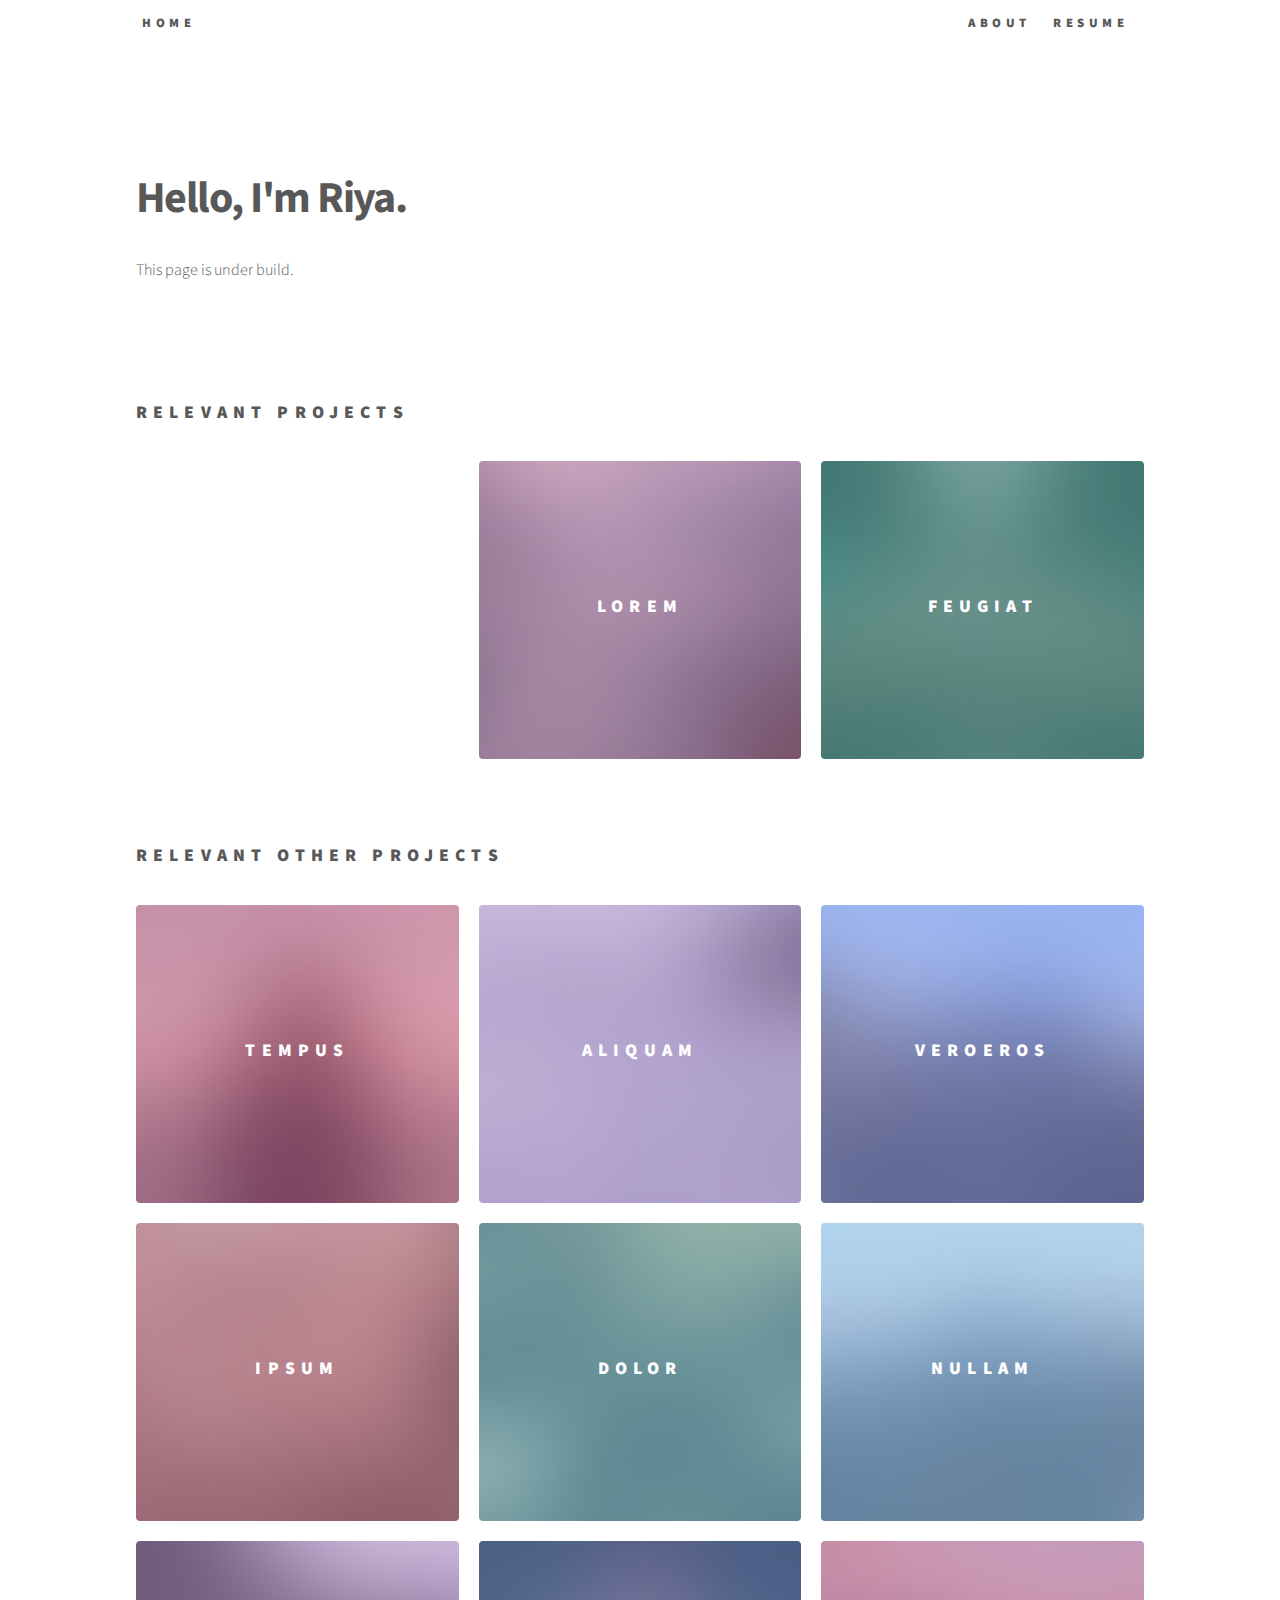
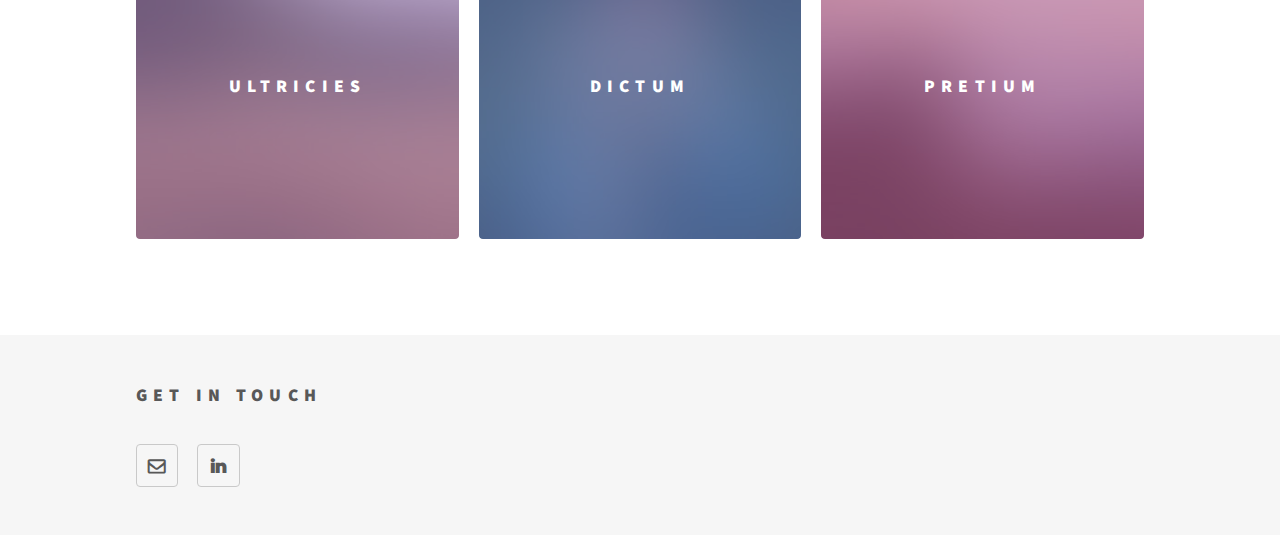
==== commit cca69bac: "Initial Commit" ====
--- a/index.html
+++ b/index.html
@@ -6,7 +6,7 @@
 -->
 <html>
 	<head>
-		<title>Phantom by HTML5 UP</title>
+		<title>UX Portfolio of Riya Rana</title>
 		<meta charset="utf-8" />
 		<meta name="viewport" content="width=device-width, initial-scale=1, user-scalable=no" />
 		<link rel="stylesheet" href="assets/css/main.css" />
@@ -19,12 +19,12 @@
 				<!-- Header -->
 				<!-- Navigation bar -->
 						<header id="header">
-						<div class="inner">
-							<h2><ul>
-						   <li><a href="index.html">Home</a></li>
-						   <li><a href="about.html">About</a></li>
-						   <li><a href="resume.html">Resume</a></li>
-						 </ul></h2>
+						<div  class="inner">
+							<h6><ul class= "navbar">
+						   <li class="left"><a href="index.html">Home</a></li>
+						   <li class="right"><a href="resume.html">Resume</a></li>
+							 <li class="right"><a href="about.html">About</a></li>
+						 </ul></h6>
 					 </div>
 					 </header>
 
@@ -32,11 +32,10 @@
 					<div id="main">
 						<div class="inner">
 							<header>
-								<h1>Hello, I'm Riya <br />
+								<h1>Hello, I'm Riya.<br />
 								</h1>
-								<p>This site is under build.<br />
-									Stay tuned. </p>
-								<!-- <p>I am passionate about strategic problem-solving<br />
+								<p> This page is under build.</p>
+							 	<!-- <p>I am passionate about strategic problem-solving,<br />
 									and interested in creating inclusive user experiences. <a href="about.html">More about me</a> </p> -->
 							</header>
 
@@ -45,7 +44,7 @@
 							<br>
 							<br>
 							<header>
-							<h2>Relevant projects<p></h2>
+							<h2>Relevant projects</h2>
 							</header>
 
 							<section class="tiles">
@@ -53,7 +52,7 @@
 									<span class="image">
 										<img src="images/project1_final.PNG" alt="" />
 									</span>
-									<a href="generic.html">
+									<a href="project01.html">
 										<h2>Proj1</h2>
 										<div class="content">
 											<p>Project 1.</p>
@@ -64,7 +63,7 @@
 									<span class="image">
 										<img src="images/pic02.jpg" alt="" />
 									</span>
-									<a href="generic.html">
+									<a href="project02.html">
 										<h2>Lorem</h2>
 										<div class="content">
 											<p>Sed nisl arcu euismod sit amet nisi lorem etiam dolor veroeros et feugiat.</p>
@@ -75,7 +74,7 @@
 									<span class="image">
 										<img src="images/pic03.jpg" alt="" />
 									</span>
-									<a href="generic.html">
+									<a href="project03.html">
 										<h2>Feugiat</h2>
 										<div class="content">
 											<p>Sed nisl arcu euismod sit amet nisi lorem etiam dolor veroeros et feugiat.</p>
@@ -194,47 +193,39 @@
 							</section>
 						</div>
 					</div>
-
-				<!-- Footer -->
-					<footer id="footer">
-						<div class="inner">
-							<section>
-								<h2>Get in touch</h2>
-								<form method="post" action="#">
-									<div class="fields">
-										<div class="field half">
-											<input type="text" name="name" id="name" placeholder="Name" />
-										</div>
-										<div class="field half">
-											<input type="email" name="email" id="email" placeholder="Email" />
-										</div>
-										<div class="field">
-											<textarea name="message" id="message" placeholder="Message"></textarea>
-										</div>
-									</div>
-									<ul class="actions">
-										<li><input type="submit" value="Send" class="primary" /></li>
+					<!-- Footer -->
+						<footer id="footer">
+							<div class="inner">
+						<!--		<section>
+									<h2>Get in touch</h2>
+									<form method="post" action="#">
+										<div class="fields">
+											<div class="field half">
+												<input type="text" name="name" id="name" placeholder="Name" />
+											</div>
+											<div class="field half">
+												<input type="email" name="email" id="email" placeholder="Email" />
+											</div>
+											<div class="field">
+												<textarea name="message" id="message" placeholder="Message"></textarea>
+											</div>
+										</div>
+										<ul class="actions">
+											<li><input type="submit" value="Send" class="primary" /></li>
+										</ul>
+									</form>
+								</section> -->
+								<section>
+									<h2>Get in touch</h2>
+									<ul class="icons">
+										<li><a href="mailto:riya.rana06@gmail.com" class="icon style2 fa-envelope-o"><span class="label">Email</span></a></li>
+										<li><a href="https://www.linkedin.com/in/riyarana/" class="icon style2 fa-linkedin"><span class="label">Linkedin</span></a></li>
 									</ul>
-								</form>
-							</section>
-							<section>
-								<h2>Follow</h2>
-								<ul class="icons">
-									<li><a href="#" class="icon style2 fa-twitter"><span class="label">Twitter</span></a></li>
-									<li><a href="#" class="icon style2 fa-facebook"><span class="label">Facebook</span></a></li>
-									<li><a href="#" class="icon style2 fa-instagram"><span class="label">Instagram</span></a></li>
-									<li><a href="#" class="icon style2 fa-dribbble"><span class="label">Dribbble</span></a></li>
-									<li><a href="#" class="icon style2 fa-github"><span class="label">GitHub</span></a></li>
-									<li><a href="#" class="icon style2 fa-500px"><span class="label">500px</span></a></li>
-									<li><a href="#" class="icon style2 fa-phone"><span class="label">Phone</span></a></li>
-									<li><a href="#" class="icon style2 fa-envelope-o"><span class="label">Email</span></a></li>
-								</ul>
-							</section>
-							<ul class="copyright">
-								<li>&copy; Untitled. All rights reserved</li><li>Design: <a href="http://html5up.net">HTML5 UP</a></li>
-							</ul>
-						</div>
-					</footer>
+								</section>
+
+							</div>
+						</footer>
+
 
 			</div>
 
@@ -244,6 +235,15 @@
 			<script src="assets/js/breakpoints.min.js"></script>
 			<script src="assets/js/util.js"></script>
 			<script src="assets/js/main.js"></script>
+			<!-- Global site tag (gtag.js) - Google Analytics -->
+			<script async src="https://www.googletagmanager.com/gtag/js?id=UA-132889032-1"></script>
+			<script>
+  		window.dataLayer = window.dataLayer || [];
+  		function gtag(){dataLayer.push(arguments);}
+  		gtag('js', new Date());
+  		gtag('config', 'UA-132889032-1');
+			</script>
+
 
 	</body>
 </html>
--- a/assets/css/main.css
+++ b/assets/css/main.css
@@ -174,6 +174,7 @@
 		letter-spacing: -0.035em;
 	}
 
+
 		h1 a {
 			color: inherit;
 		}
@@ -1804,15 +1805,17 @@
 		text-decoration: none;
 		border-bottom: none;
 		position: relative;
-	}
+	margin-top:0%;
+}
 
 		.icon:before {
 			-moz-osx-font-smoothing: grayscale;
 			-webkit-font-smoothing: antialiased;
 			font-family: FontAwesome;
 			font-style: normal;
-			font-weight: normal;
+			font-weight: 900;
 			text-transform: none !important;
+
 		}
 
 		.icon > .label {
@@ -1917,6 +1920,8 @@
 			vertical-align: middle;
 		}
 
+
+
 		ul.actions.special {
 			-moz-justify-content: center;
 			-webkit-justify-content: center;
@@ -2035,6 +2040,9 @@
 			padding: 1em 0 0 1em;
 		}
 
+		ul.icons li.right {
+				 float:right;
+				}
 /* Form */
 
 	form {
@@ -2562,7 +2570,7 @@
 			transition: transform 0.5s ease, opacity 0.5s ease;
 			position: relative;
 			width: calc(33.3333333333% - 2.5em);
-			margin: 2.5em 0 0 2.5em;
+			margin: 1em 0 0 2.5em;
 		}
 
 			.tiles article > .image {
@@ -2595,9 +2603,9 @@
 					left: 0;
 					width: 100%;
 					height: 100%;
-					opacity: 1.0;
+					opacity: 0.10;
 					z-index: 1;
-					opacity: 0.8;
+					opacity: 0.50;
 				}
 
 				.tiles article > .image:after {
@@ -2613,7 +2621,7 @@
 					left: 0;
 					width: 100%;
 					height: 100%;
-					background-image: url("data:image/svg+xml;charset=utf8,%3Csvg xmlns='http://www.w3.org/2000/svg' width='100' height='100' viewBox='0 0 100 100' preserveAspectRatio='none'%3E%3Cstyle%3Eline %7B stroke-width: 0.25px%3B stroke: %23ffffff%3B %7D%3C/style%3E%3Cline x1='0' y1='0' x2='100' y2='100' /%3E%3Cline x1='100' y1='0' x2='0' y2='100' /%3E%3C/svg%3E");
+					/*background-image: url("data:image/svg+xml;charset=utf8,%3Csvg xmlns='http://www.w3.org/2000/svg' width='100' height='100' viewBox='0 0 100 100' preserveAspectRatio='none'%3E%3Cstyle%3Eline %7B stroke-width: 0.25px%3B stroke: %23ffffff%3B %7D%3C/style%3E%3Cline x1='0' y1='0' x2='100' y2='100' /%3E%3Cline x1='100' y1='0' x2='0' y2='100' /%3E%3C/svg%3E");*/
 					background-position: center;
 					background-repeat: no-repeat;
 					background-size: 100% 100%;
@@ -2685,11 +2693,11 @@
 					}
 
 			.tiles article.style1 > .image:before {
+				background-color:#7ecaf6;
+			}
+
+			.tiles article.style2 > .image:before {
 				background-color: #f2849e;
-			}
-
-			.tiles article.style2 > .image:before {
-				background-color: #7ecaf6;
 			}
 
 			.tiles article.style3 > .image:before {
@@ -2717,7 +2725,7 @@
 
 				body:not(.is-touch) .tiles article:hover > .image:before {
 					background-color: #333333;
-					opacity: 0.35;
+					opacity: 0.65;
 				}
 
 				body:not(.is-touch) .tiles article:hover > .image:after {
@@ -2730,7 +2738,7 @@
 			}
 
 		* + .tiles {
-			margin-top: 2em;
+			margin-top: 1em;
 		}
 
 		body.is-preload .tiles article {
@@ -2808,7 +2816,8 @@
 /* Header */
 
 	#header {
-		padding: 8em 0 0.1em 0 ;
+		padding: 0 0 0.1em 0 ;
+
 	}
 
 		#header .logo {
@@ -2838,43 +2847,135 @@
 					height: 2em;
 				}
 
-
-
-
-
+		#header nav {
+			position: fixed;
+			right: 2em;
+			top: 2em;
+			z-index: 10000;
+		}
+
+			#header nav ul {
+				display: -moz-flex;
+				display: -webkit-flex;
+				display: -ms-flex;
+				display: flex;
+				-moz-align-items: center;
+				-webkit-align-items: center;
+				-ms-align-items: center;
+				align-items: center;
+				list-style: none;
+				margin: 0;
+				padding: 0;
+			}
+
+				#header nav ul li {
+					display: block;
+					padding: 0;
+				}
+
+					#header nav ul li a {
+						display: block;
+						position: relative;
+						height: 3em;
+						line-height: 3em;
+						padding: 0 1.5em;
+						background-color: rgba(255, 255, 255, 0.5);
+						border-radius: 4px;
+						border: 0;
+						font-size: 0.8em;
+						font-weight: 900;
+						letter-spacing: 0.35em;
+						text-transform: uppercase;
+					}
+
+					#header nav ul li a[href="#menu"] {
+						-webkit-tap-highlight-color: transparent;
+						width: 4em;
+						text-indent: 4em;
+						font-size: 1em;
+						overflow: hidden;
+						padding: 0;
+						white-space: nowrap;
+					}
+
+						#header nav ul li a[href="#menu"]:before, #header nav ul li a[href="#menu"]:after {
+							-moz-transition: opacity 0.2s ease;
+							-webkit-transition: opacity 0.2s ease;
+							-ms-transition: opacity 0.2s ease;
+							transition: opacity 0.2s ease;
+							content: '';
+							display: block;
+							position: absolute;
+							top: 0;
+							left: 0;
+							width: 100%;
+							height: 100%;
+							background-position: center;
+							background-repeat: no-repeat;
+							background-size: 2em 2em;
+						}
+
+						#header nav ul li a[href="#menu"]:before {
+							background-image: url("data:image/svg+xml;charset=utf8,%3Csvg xmlns='http://www.w3.org/2000/svg' width='100' height='100' viewBox='0 0 100 100' preserveAspectRatio='none'%3E%3Cstyle%3Eline %7B stroke-width: 8px%3B stroke: %23f2849e%3B %7D%3C/style%3E%3Cline x1='0' y1='25' x2='100' y2='25' /%3E%3Cline x1='0' y1='50' x2='100' y2='50' /%3E%3Cline x1='0' y1='75' x2='100' y2='75' /%3E%3C/svg%3E");
+							opacity: 0;
+						}
+
+						#header nav ul li a[href="#menu"]:after {
+							background-image: url("data:image/svg+xml;charset=utf8,%3Csvg xmlns='http://www.w3.org/2000/svg' width='100' height='100' viewBox='0 0 100 100' preserveAspectRatio='none'%3E%3Cstyle%3Eline %7B stroke-width: 8px%3B stroke: %23585858%3B %7D%3C/style%3E%3Cline x1='0' y1='25' x2='100' y2='25' /%3E%3Cline x1='0' y1='50' x2='100' y2='50' /%3E%3Cline x1='0' y1='75' x2='100' y2='75' /%3E%3C/svg%3E");
+							opacity: 1;
+						}
+
+						#header nav ul li a[href="#menu"]:hover:before {
+							opacity: 1;
+						}
+
+						#header nav ul li a[href="#menu"]:hover:after {
+							opacity: 0;
+						}
 
 		@media screen and (max-width: 736px) {
 
 			#header {
-				padding: 4em 0 0.1em 0 ;
-			}
-
-
-
-		}
-
-/*new menu*/
-ul {
-  list-style-type: none;
-  margin: 0;
-  padding: 0;
-  overflow: hidden;
-	text-align: left;
-
-}
-
-li {
-  float: left;
-}
-
-li a {
-  display: inline-flex;
-  text-align: left;
-  padding: 14px 16px;
-  text-decoration: none;
-}
-
-
+				padding: 0em 0 0.1em 0 ;
+			}
+
+				#header nav {
+					right: 0.5em;
+					top: 0.5em;
+				}
+
+					#header nav ul li a[href="#menu"]:before, #header nav ul li a[href="#menu"]:after {
+						background-size: 1.5em 1.5em;
+					}
+
+		}
+
+		/*new menu*/
+	#header	ul.navbar {
+		  list-style-type: none;
+		  margin: 0;
+		  padding: 0;
+		  overflow: hidden;
+			text-align: left;
+		}
+
+	#header	ul.navbar li {
+		  float: left;
+		}
+
+	#header ul.navbar	li a {
+		  display: inline-block;
+		  text-align: left;
+		  padding-top: 14px;
+			padding-bottom: 14px;
+			padding-right: 16px;
+		  text-decoration: none;
+			border-bottom: 0; !important;
+		}
+
+		#header ul.navbar li.right {
+		  float:right;
+		 }
 
 /* Menu */
 
@@ -3065,14 +3166,13 @@
 /* Main */
 
 	#main {
-		padding: 0em 0 6em 0 ;
-		margin-top: 60px;
+		padding: 6em 0 6em 0 ;
 	}
 
 		@media screen and (max-width: 736px) {
 
 			#main {
-				padding: 0em 0 4em 0 ;
+				padding: 3em 0 4em 0 ;
 			}
 
 		}
@@ -3143,7 +3243,7 @@
 		@media screen and (max-width: 1280px) {
 
 			#footer {
-				padding: 5em 0 3em 0 ;
+				padding: 3em 0 3em 0 ;
 			}
 
 				#footer > .inner section:nth-child(1) {
@@ -3175,7 +3275,7 @@
 		@media screen and (max-width: 736px) {
 
 			#footer {
-				padding: 3em 0 1em 0 ;
+				padding: 3em 0 3em 0 ;
 			}
 
 				#footer > .inner {
@@ -3188,7 +3288,7 @@
 					#footer > .inner section:nth-child(1) {
 						width: 100%;
 						margin-right: 0;
-						margin: 3em 0 0 0;
+						margin: 0em 0 0 0;
 					}
 
 					#footer > .inner section:nth-child(2) {
@@ -3242,3 +3342,41 @@
 			}
 
 		}
+
+
+
+
+		.slick-prev,
+		.slick-next {
+		    font-size: 0;
+		    position: absolute;
+		    bottom: 20px;
+		    color: #d5122f;
+		    border: 0;
+		    background: none;
+		    z-index: 1;
+		}
+
+		.slick-prev {
+		    left: 20px;
+		}
+
+		.slick-prev:after {
+			  content: "\f104";
+		    font: 40px/1 'FontAwesome';
+		}
+
+		.slick-next {
+		    right: 20px;
+		    text-align: right;
+		}
+
+		.slick-next:after {
+			   content: "\f105";
+		     font: 40px/1 'FontAwesome';
+		}
+
+		.slick-prev:hover:after,
+		.slick-next:hover:after {
+		    color: #7e7e7e;
+		}
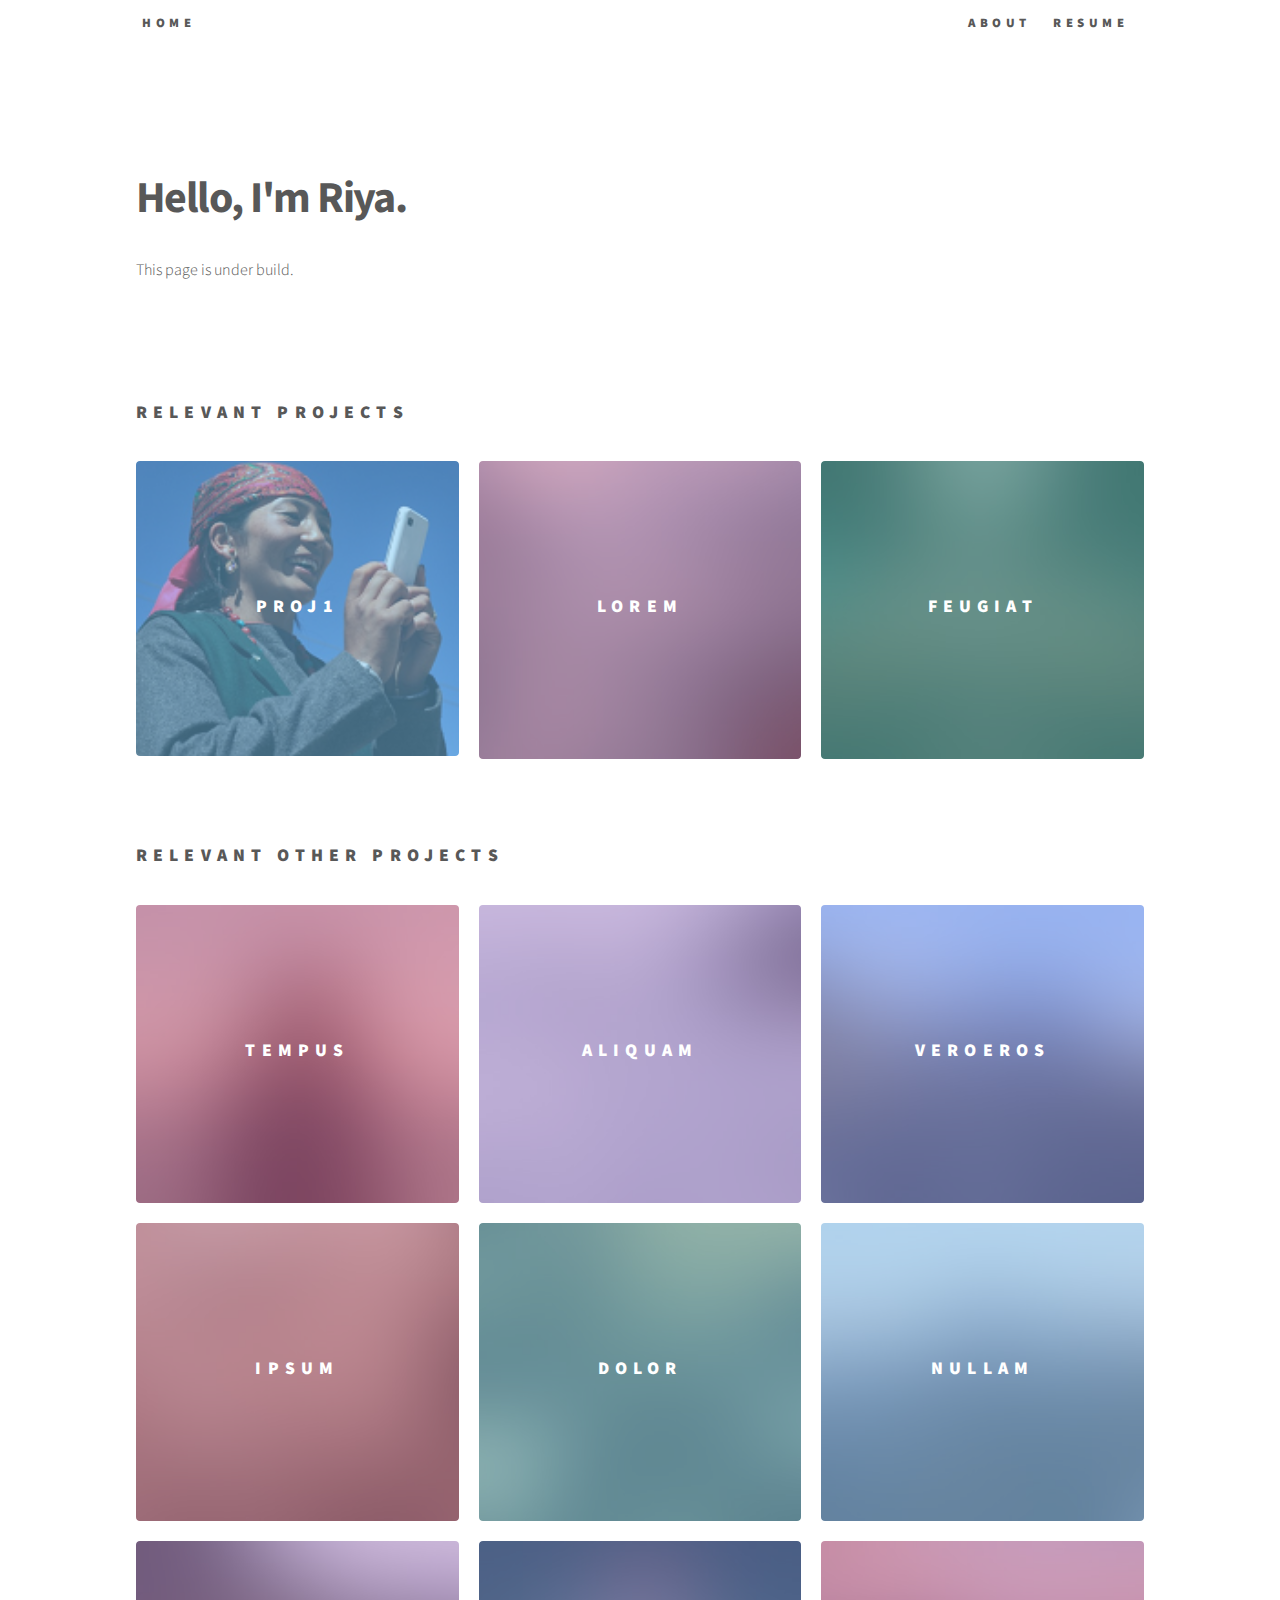
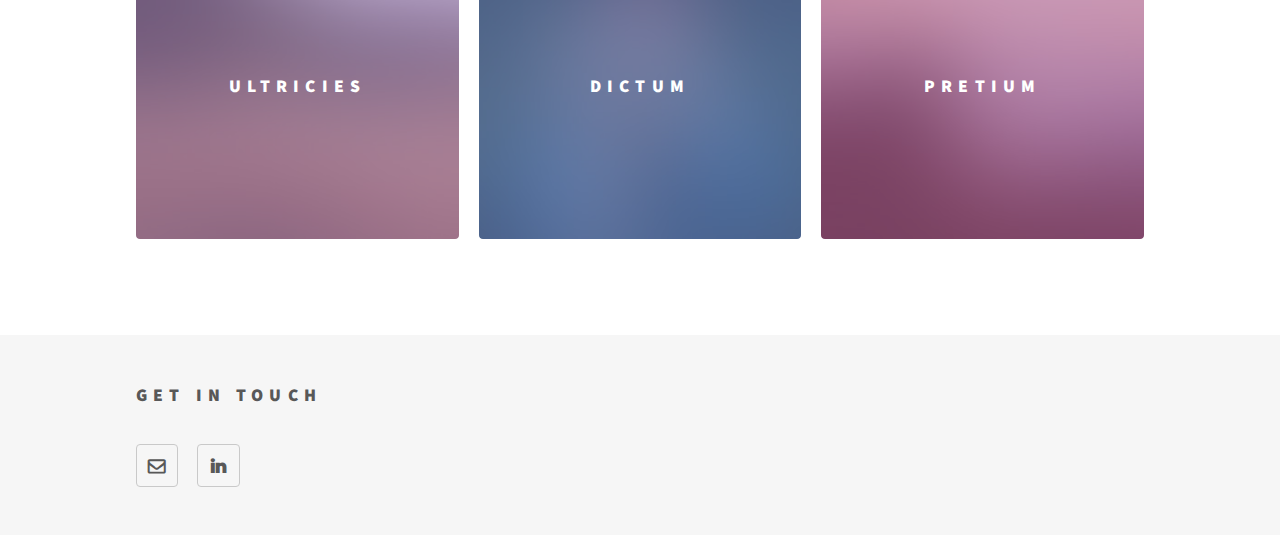
==== commit cb26f891: "Initial Commit" ====
--- a/index.html
+++ b/index.html
@@ -50,7 +50,7 @@
 							<section class="tiles">
 								<article class="style1">
 									<span class="image">
-										<img src="images/project1_final.PNG" alt="" />
+										<img src="images/project1_final.png" alt="" />
 									</span>
 									<a href="project01.html">
 										<h2>Proj1</h2>
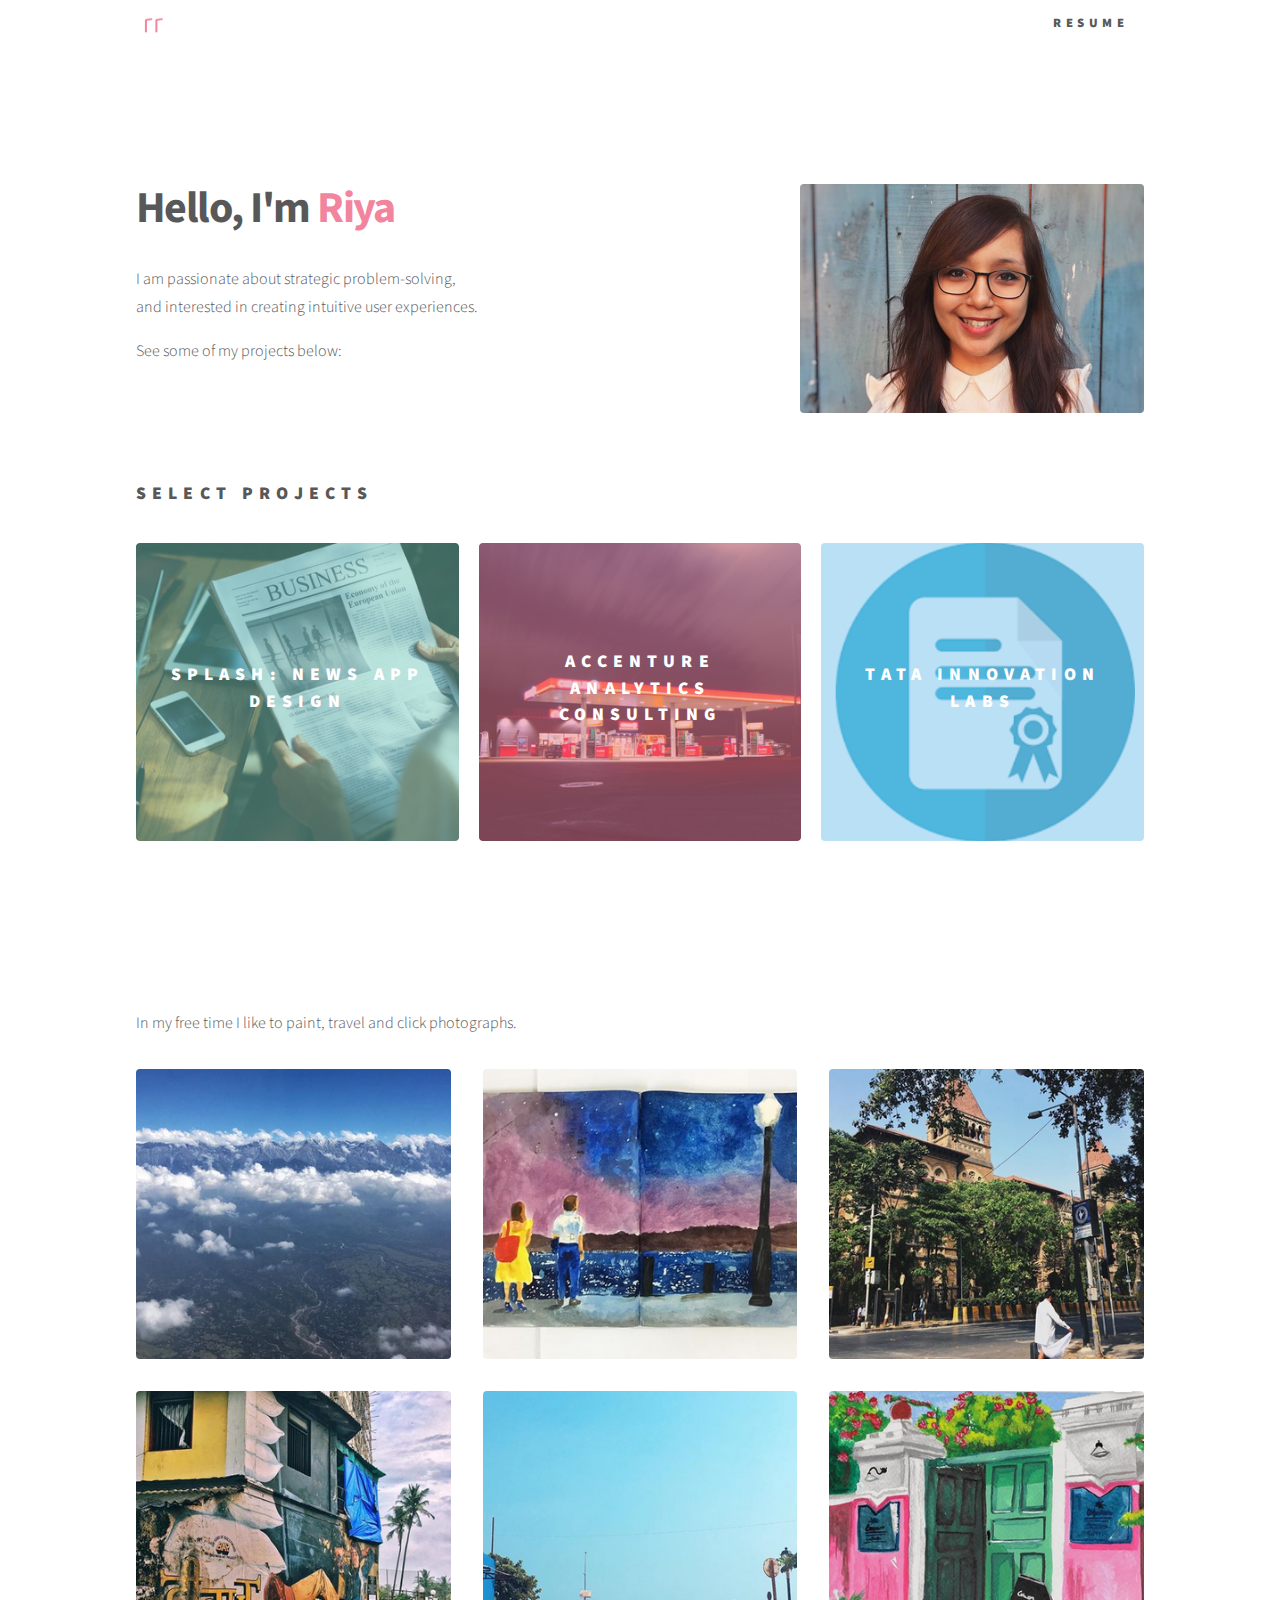
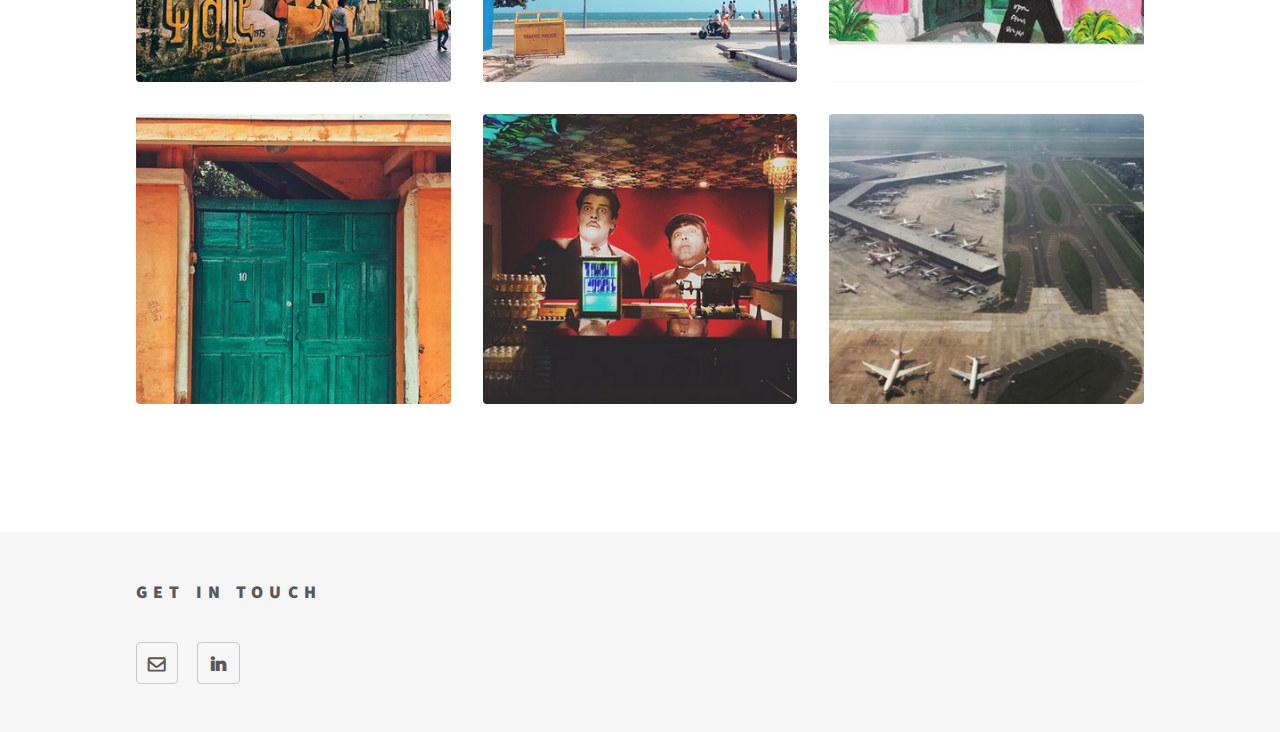
==== commit 887bd889: "Initial Commit" ====
--- a/index.html
+++ b/index.html
@@ -21,10 +21,12 @@
 						<header id="header">
 						<div  class="inner">
 							<h6><ul class= "navbar">
-						   <li class="left"><a href="index.html">Home</a></li>
-						   <li class="right"><a href="resume.html">Resume</a></li>
-							 <li class="right"><a href="about.html">About</a></li>
+						   <!-- <li class="left"><a href="index.html">Home</a></li> -->
+							 <li class="symbol"><a href="index.html"><img src="images/logo05.png" alt="" /></a></li>
+						   <li class="right"><a href="https://riya-rana.github.io/Riya_Rana_resume_for_portfolio.pdf">Resume</a></li>
+
 						 </ul></h6>
+
 					 </div>
 					 </header>
 
@@ -32,11 +34,12 @@
 					<div id="main">
 						<div class="inner">
 							<header>
-								<h1>Hello, I'm Riya.<br />
+								<span class="image right"><img src="images/me_horizontal_new.png" alt="" /></span>
+								<h1>Hello, I'm <span style="color: #f2849e">Riya</span><br />
 								</h1>
-								<p> This page is under build.</p>
-							 	<!-- <p>I am passionate about strategic problem-solving,<br />
-									and interested in creating inclusive user experiences. <a href="about.html">More about me</a> </p> -->
+								 <p>I am passionate about strategic problem-solving,<br />
+									and interested in creating intuitive user experiences. </p>
+								<p>See some of my projects below: </p>
 							</header>
 
 
@@ -44,153 +47,70 @@
 							<br>
 							<br>
 							<header>
-							<h2>Relevant projects</h2>
+							<h2>Select projects</h2>
 							</header>
 
 							<section class="tiles">
-								<article class="style1">
+								<article class="style3">
 									<span class="image">
-										<img src="images/project1_final.png" alt="" />
+										<img src="images/project1_cover_image.png" alt="" />
 									</span>
 									<a href="project01.html">
-										<h2>Proj1</h2>
+										<h2>Splash: News App Design</h2>
 										<div class="content">
-											<p>Project 1.</p>
+											<p>Low Fidelity prototype of a news app</p>
 										</div>
 									</a>
 								</article>
 								<article class="style2">
 									<span class="image">
-										<img src="images/pic02.jpg" alt="" />
+										<img src="images/project2_cover_image.png" alt="" />
 									</span>
 									<a href="project02.html">
-										<h2>Lorem</h2>
+										<h2>Accenture Analytics Consulting</h2>
 										<div class="content">
-											<p>Sed nisl arcu euismod sit amet nisi lorem etiam dolor veroeros et feugiat.</p>
-										</div>
-									</a>
-								</article>
-								<article class="style3">
-									<span class="image">
-										<img src="images/pic03.jpg" alt="" />
-									</span>
-									<a href="project03.html">
-										<h2>Feugiat</h2>
-										<div class="content">
-											<p>Sed nisl arcu euismod sit amet nisi lorem etiam dolor veroeros et feugiat.</p>
-										</div>
-									</a>
-								</article>
-							</section>
-
-								<br>
-								<br>
-								<br>
-								<header>
-									<h2>Relevant other projects</h2>
-								</header>
-
-								<section class="tiles">
-								<article class="style4">
-									<span class="image">
-										<img src="images/pic04.jpg" alt="" />
-									</span>
-									<a href="generic.html">
-										<h2>Tempus</h2>
-										<div class="content">
-											<p>Sed nisl arcu euismod sit amet nisi lorem etiam dolor veroeros et feugiat.</p>
-										</div>
-									</a>
-								</article>
-								<article class="style5">
-									<span class="image">
-										<img src="images/pic05.jpg" alt="" />
-									</span>
-									<a href="generic.html">
-										<h2>Aliquam</h2>
-										<div class="content">
-											<p>Sed nisl arcu euismod sit amet nisi lorem etiam dolor veroeros et feugiat.</p>
-										</div>
-									</a>
-								</article>
-								<article class="style6">
-									<span class="image">
-										<img src="images/pic06.jpg" alt="" />
-									</span>
-									<a href="generic.html">
-										<h2>Veroeros</h2>
-										<div class="content">
-											<p>Sed nisl arcu euismod sit amet nisi lorem etiam dolor veroeros et feugiat.</p>
-										</div>
-									</a>
-								</article>
-								<article class="style2">
-									<span class="image">
-										<img src="images/pic07.jpg" alt="" />
-									</span>
-									<a href="generic.html">
-										<h2>Ipsum</h2>
-										<div class="content">
-											<p>Sed nisl arcu euismod sit amet nisi lorem etiam dolor veroeros et feugiat.</p>
-										</div>
-									</a>
-								</article>
-								<article class="style3">
-									<span class="image">
-										<img src="images/pic08.jpg" alt="" />
-									</span>
-									<a href="generic.html">
-										<h2>Dolor</h2>
-										<div class="content">
-											<p>Sed nisl arcu euismod sit amet nisi lorem etiam dolor veroeros et feugiat.</p>
+											<p>Case: Finding fuel market share drivers for an Oil and Gas giant</p>
 										</div>
 									</a>
 								</article>
 								<article class="style1">
 									<span class="image">
-										<img src="images/pic09.jpg" alt="" />
+										<img src="images/project3_cover_image.png" alt="" />
 									</span>
-									<a href="generic.html">
-										<h2>Nullam</h2>
+									<a href="project03.html">
+										<h2>Tata Innovation Labs</h2>
 										<div class="content">
-											<p>Sed nisl arcu euismod sit amet nisi lorem etiam dolor veroeros et feugiat.</p>
-										</div>
-									</a>
-								</article>
-								<article class="style5">
-									<span class="image">
-										<img src="images/pic10.jpg" alt="" />
-									</span>
-									<a href="generic.html">
-										<h2>Ultricies</h2>
-										<div class="content">
-											<p>Sed nisl arcu euismod sit amet nisi lorem etiam dolor veroeros et feugiat.</p>
-										</div>
-									</a>
-								</article>
-								<article class="style6">
-									<span class="image">
-										<img src="images/pic11.jpg" alt="" />
-									</span>
-									<a href="generic.html">
-										<h2>Dictum</h2>
-										<div class="content">
-											<p>Sed nisl arcu euismod sit amet nisi lorem etiam dolor veroeros et feugiat.</p>
-										</div>
-									</a>
-								</article>
-								<article class="style4">
-									<span class="image">
-										<img src="images/pic12.jpg" alt="" />
-									</span>
-									<a href="generic.html">
-										<h2>Pretium</h2>
-										<div class="content">
-											<p>Sed nisl arcu euismod sit amet nisi lorem etiam dolor veroeros et feugiat.</p>
+											<p>Intellectual Property Landscaping in the area of Service Design</p>
 										</div>
 									</a>
 								</article>
 							</section>
+								<br>
+								<br>
+								<br>
+								<br>
+								<br>
+								<br>
+								<!-- Free time -->
+								<p>In my free time I like to paint, travel and click photographs. </p>
+								<section>
+										<div class="box alt">
+											<div class="row gtr-uniform">
+												<div class="col-4"><span class="image fit"><img src="images/photo_1.png" alt="" /></span></div>
+											<div class="col-4"><span class="image fit"><img src="images/photo_2.png" alt="" /></span></div>
+											<div class="col-4"><span class="image fit"><img src="images/photo_3.png" alt="" /></span></div>
+											<div class="col-4"><span class="image fit"><img src="images/photo_4.png" alt="" /></span></div>
+											<div class="col-4"><span class="image fit"><img src="images/photo_5.png" alt="" /></span></div>
+											<div class="col-4"><span class="image fit"><img src="images/photo_6.png" alt="" /></span></div>
+											<div class="col-4"><span class="image fit"><img src="images/photo_7.png" alt="" /></span></div>
+											<div class="col-4"><span class="image fit"><img src="images/photo_8.png" alt="" /></span></div>
+											<div class="col-4"><span class="image fit"><img src="images/photo_9.png" alt="" /></span></div>
+											</div>
+										</div>
+										</section>
+
+
+
 						</div>
 					</div>
 					<!-- Footer -->
--- a/assets/css/main.css
+++ b/assets/css/main.css
@@ -2977,6 +2977,17 @@
 		  float:right;
 		 }
 
+		 #header ul.navbar .symbol {
+			 margin-right: 0.65em;
+		 }
+
+			 #header ul.navbar .symbol img {
+				 display: inline-block;
+				 width: 1.75em;
+				 height: 1.75em;
+			 }
+
+
 /* Menu */
 
 	#wrapper {
